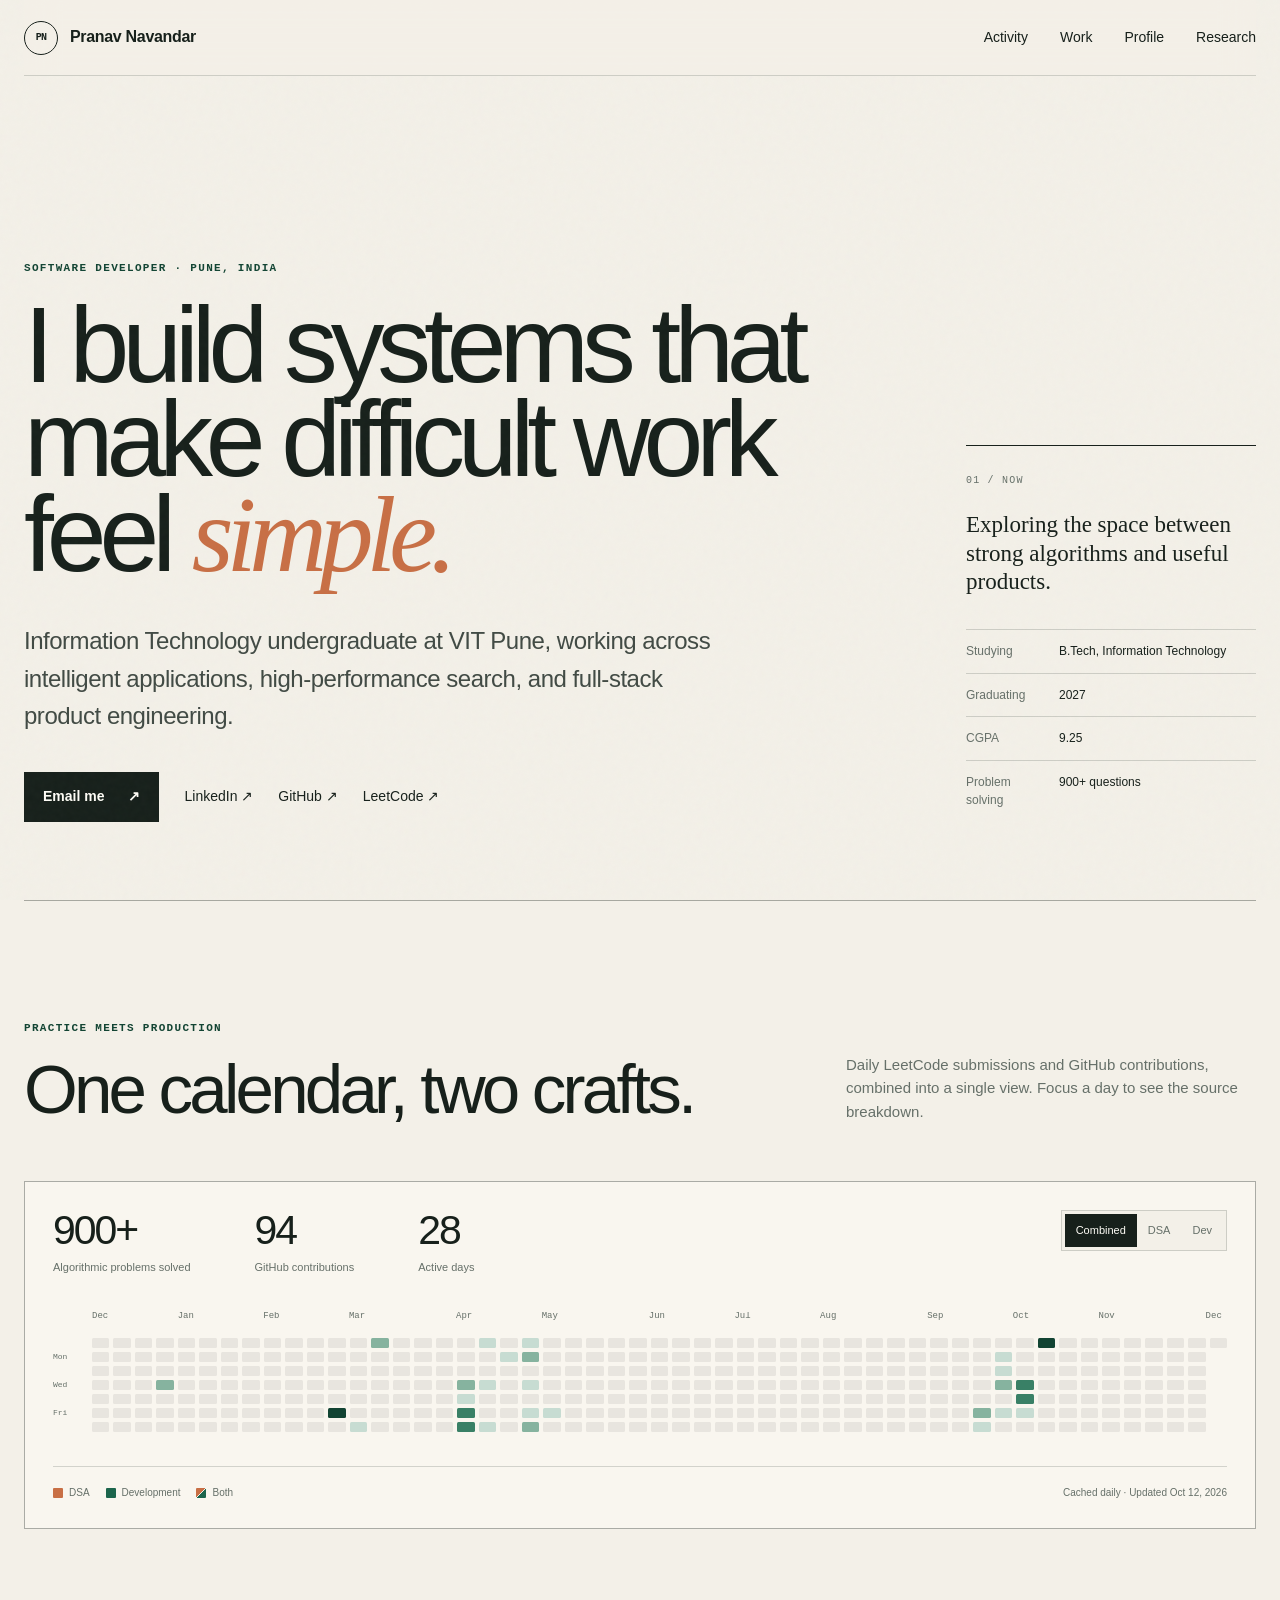
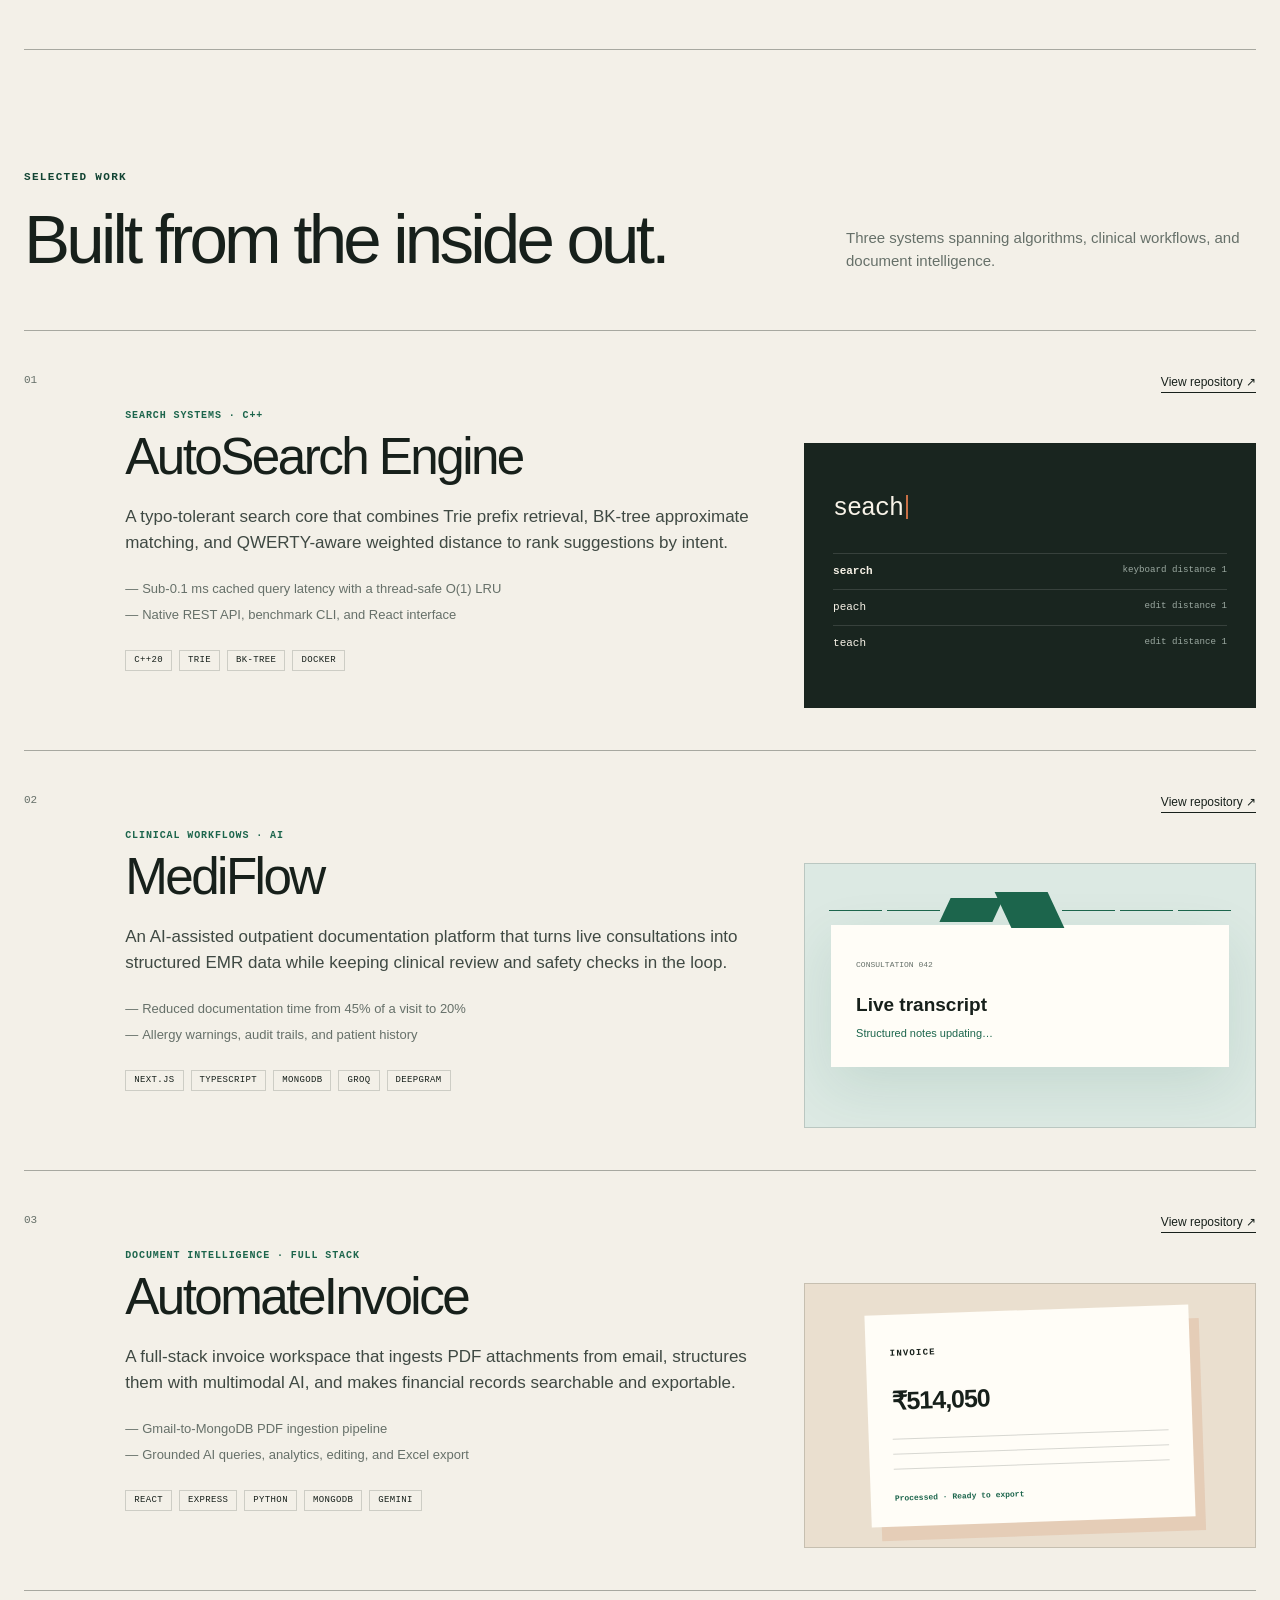
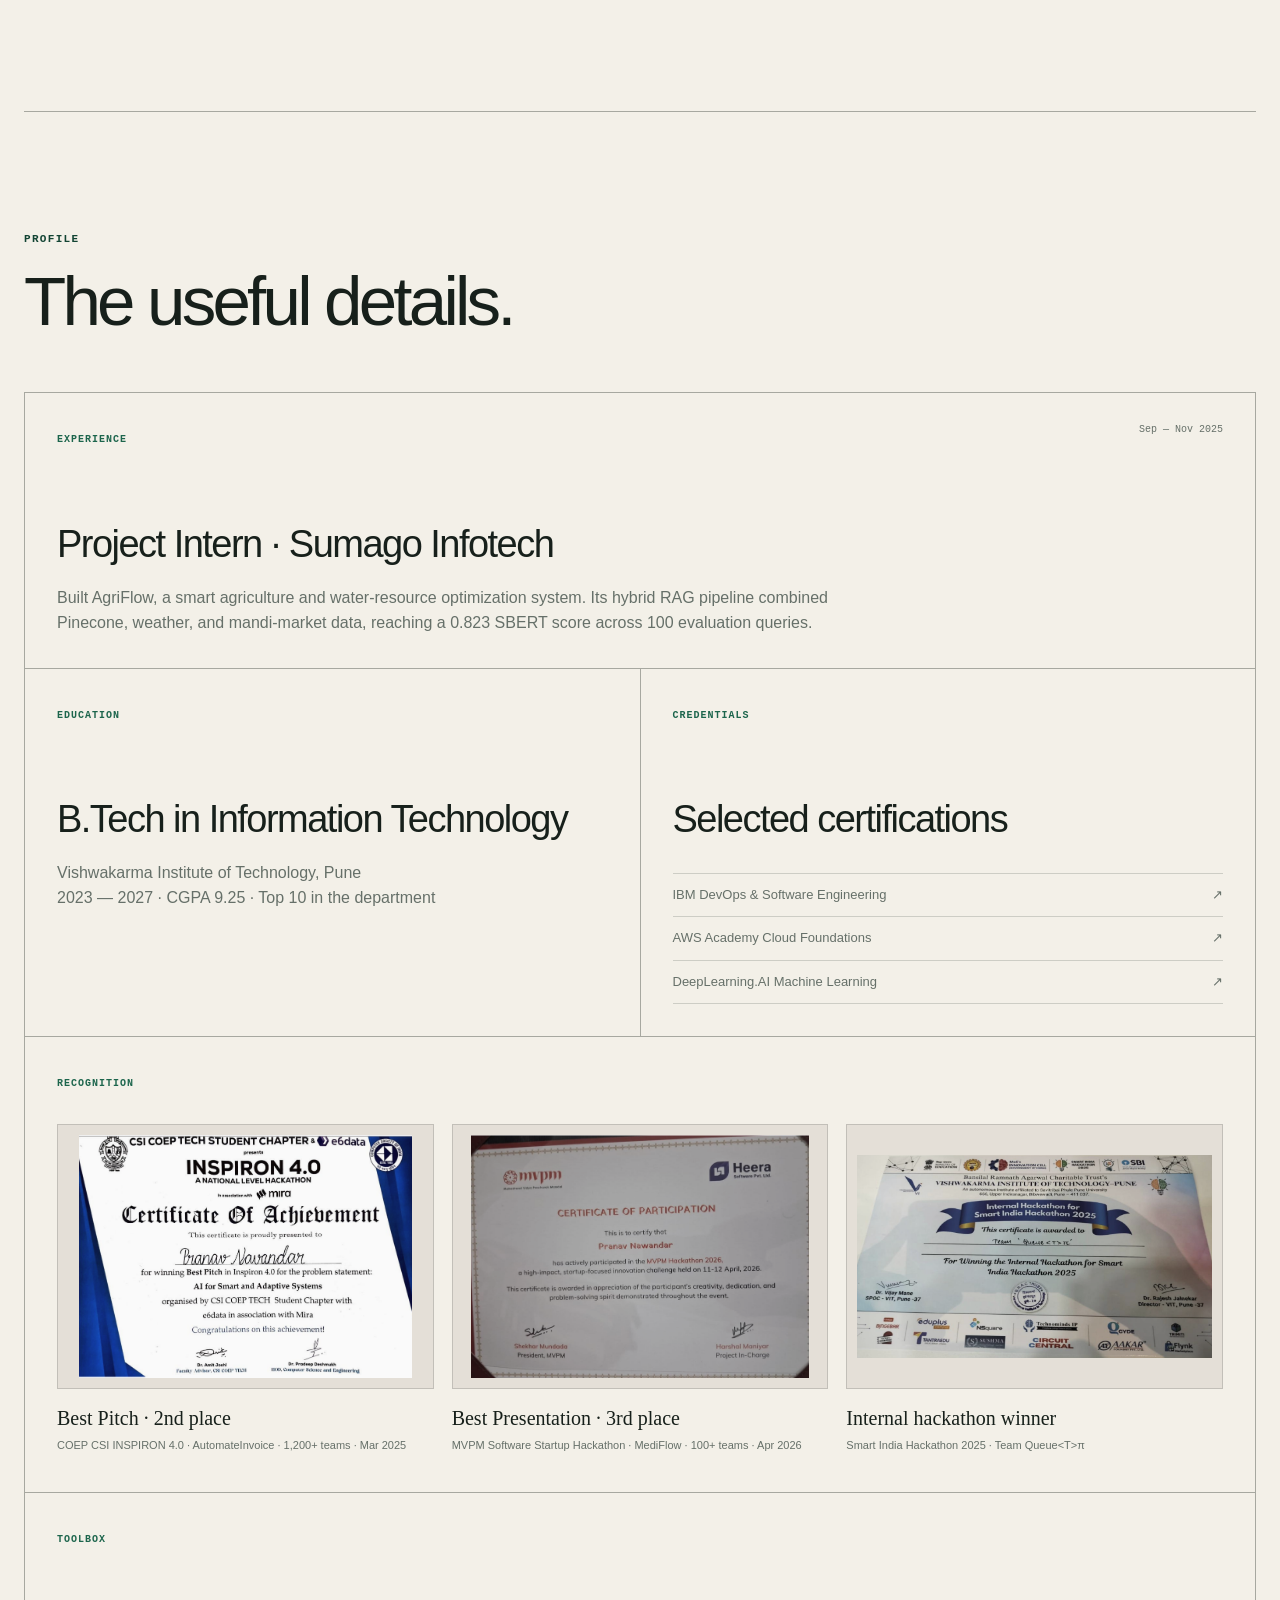
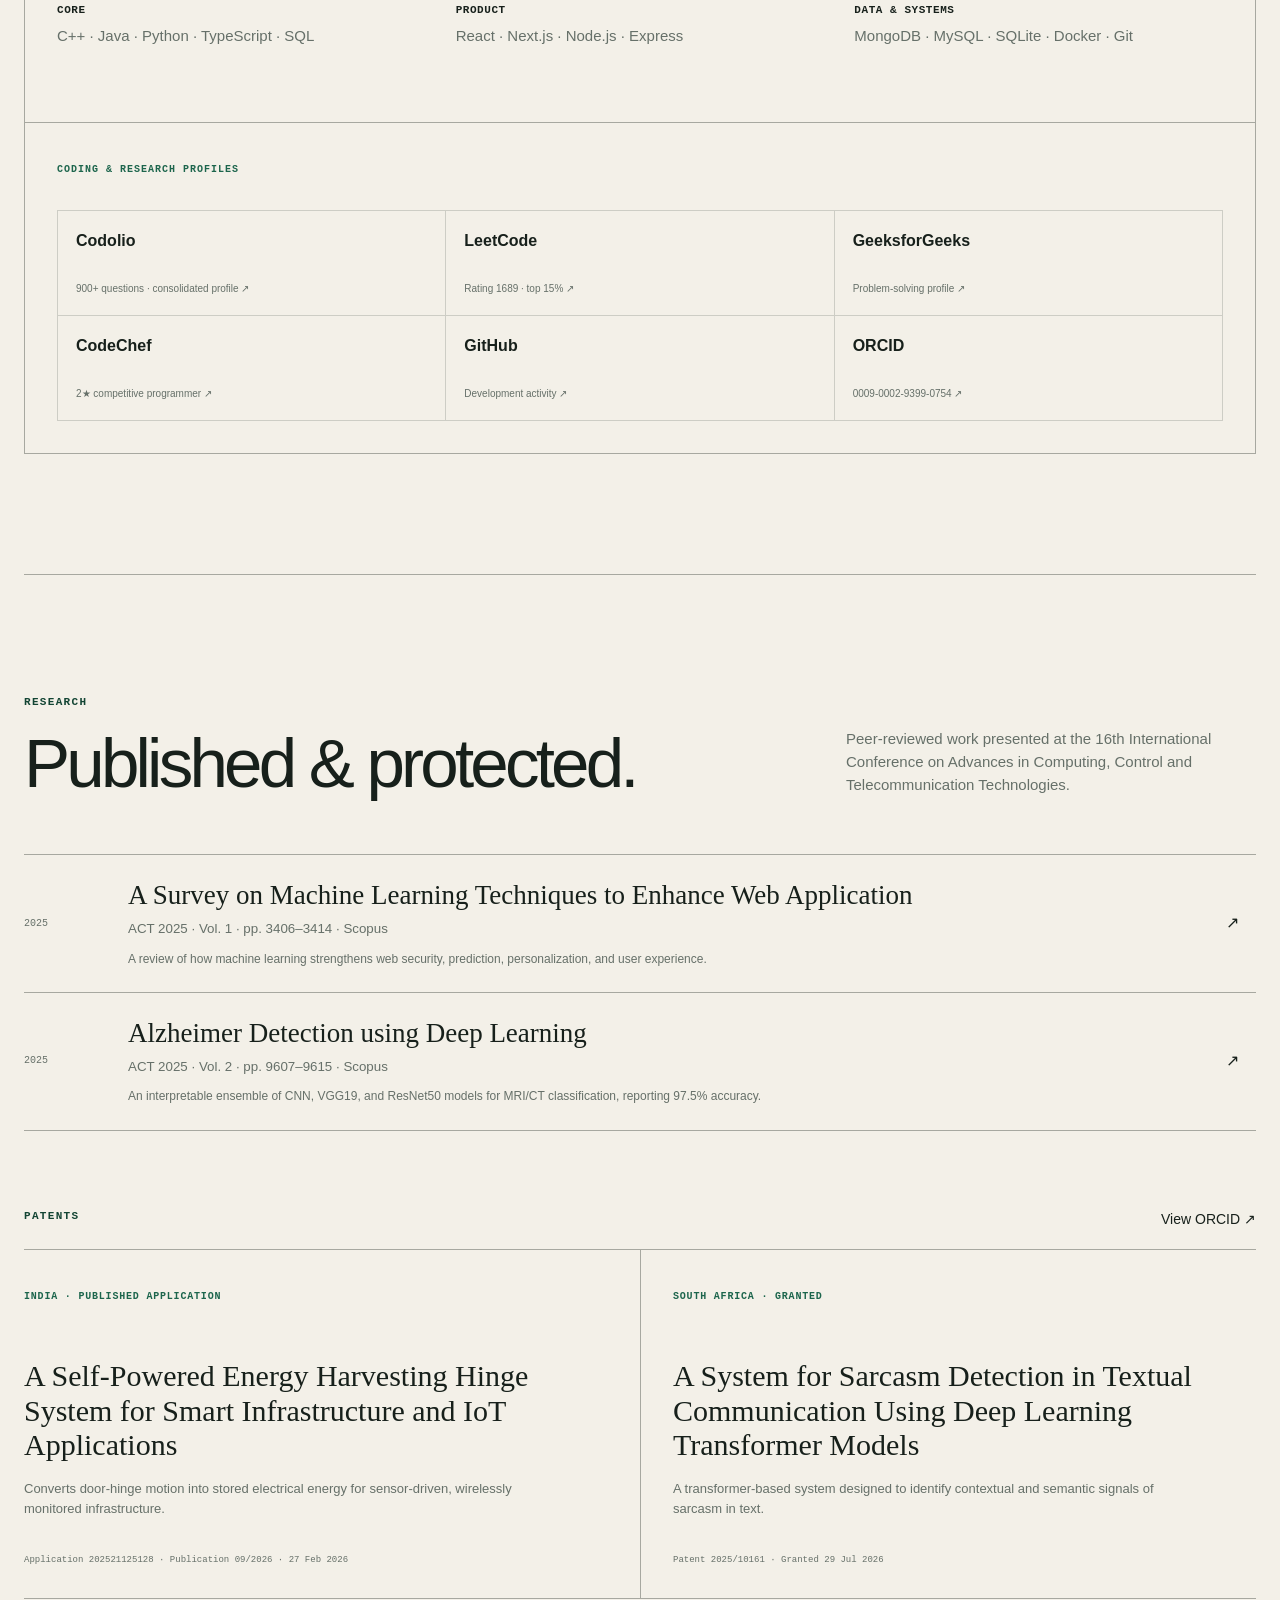
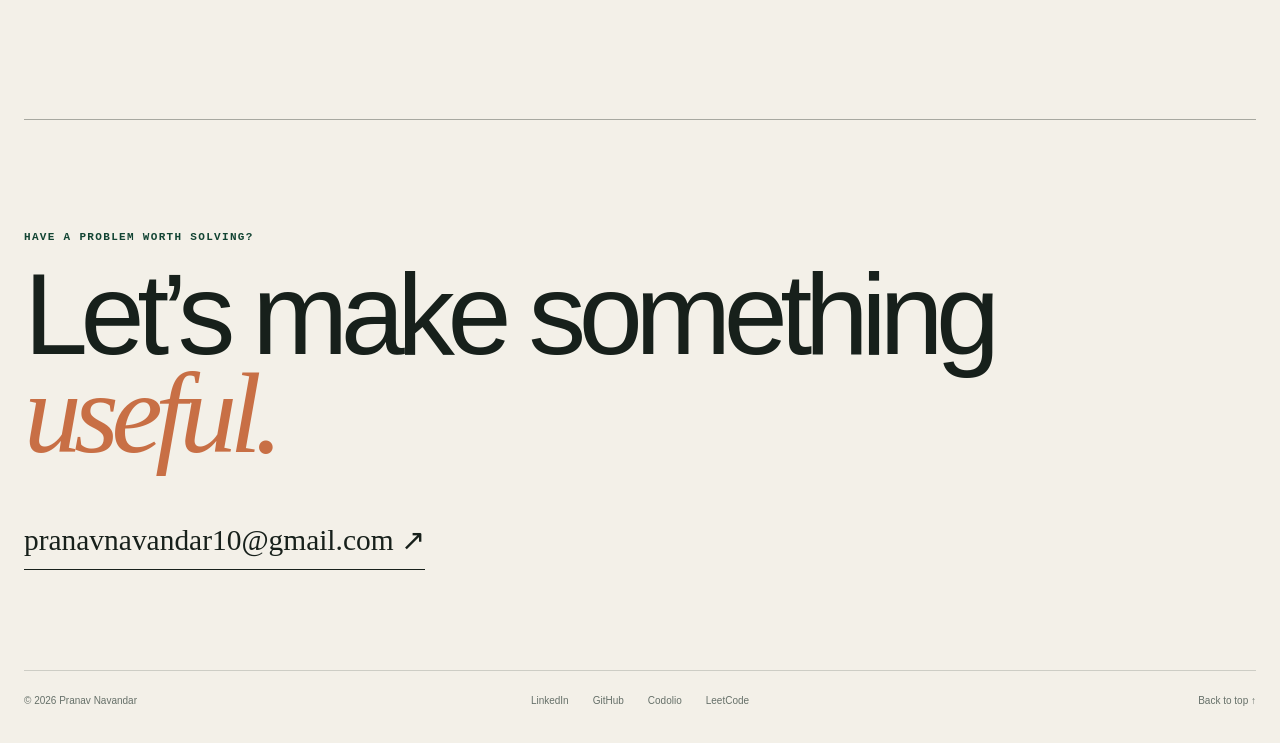
==== index.html @ c5e8eaff "Cache activity data with daily workflow" ====
<!doctype html>
<html lang="en">
<head>
  <meta charset="utf-8">
  <meta name="viewport" content="width=device-width, initial-scale=1">
  <meta name="description" content="Pranav Navandar is a software developer building intelligent products, dependable systems, and thoughtful developer tools.">
  <meta name="theme-color" content="#f3f0e8">
  <meta property="og:title" content="Pranav Navandar — Software Developer">
  <meta property="og:description" content="Software, systems, and selected work by Pranav Navandar.">
  <meta property="og:type" content="website">
  <meta property="og:url" content="https://pranavnavandar.me/">
  <link rel="canonical" href="https://pranavnavandar.me/">
  <link rel="icon" type="image/svg+xml" href="favicon.svg?v=1">
  <title>Pranav Navandar — Software Developer</title>
  <link rel="stylesheet" href="style.css?v=portfolio-redesign-2">
  <script src="script.js?v=portfolio-redesign-3" defer></script>
</head>
<body>
  <a class="skip-link" href="#main">Skip to content</a>

  <header class="site-header">
    <a class="wordmark" href="#top" aria-label="Pranav Navandar, home">
      <span class="wordmark-mark" aria-hidden="true">PN</span>
      <span>Pranav Navandar</span>
    </a>
    <button class="menu-toggle" type="button" aria-expanded="false" aria-controls="site-nav">
      <span></span><span></span>
      <span class="sr-only">Toggle navigation</span>
    </button>
    <nav id="site-nav" class="site-nav" aria-label="Primary navigation">
      <a href="#activity">Activity</a>
      <a href="#work">Work</a>
      <a href="#profile">Profile</a>
      <a href="#writing">Research</a>
    </nav>
  </header>

  <main id="main">
    <section class="hero" id="top" aria-labelledby="hero-title">
      <div class="hero-copy">
        <p class="eyebrow">Software developer · Pune, India</p>
        <h1 id="hero-title">I build systems that make difficult work feel <em>simple.</em></h1>
        <p class="hero-summary">Information Technology undergraduate at VIT Pune, working across intelligent applications, high-performance search, and full-stack product engineering.</p>
        <div class="hero-actions" aria-label="Contact and profiles">
          <a class="button button-primary" href="mailto:pranavnavandar10@gmail.com">Email me <span aria-hidden="true">↗</span></a>
          <a class="text-link" href="https://www.linkedin.com/in/navandar/" target="_blank" rel="noreferrer">LinkedIn <span aria-hidden="true">↗</span></a>
          <a class="text-link" href="https://github.com/gitpranaav" target="_blank" rel="noreferrer">GitHub <span aria-hidden="true">↗</span></a>
          <a class="text-link" href="https://leetcode.com/u/pranav-navandar/" target="_blank" rel="noreferrer">LeetCode <span aria-hidden="true">↗</span></a>
        </div>
      </div>
      <aside class="hero-note" aria-label="Current focus">
        <span class="note-index">01 / NOW</span>
        <p>Exploring the space between strong algorithms and useful products.</p>
        <dl>
          <div><dt>Studying</dt><dd>B.Tech, Information Technology</dd></div>
          <div><dt>Graduating</dt><dd>2027</dd></div>
          <div><dt>CGPA</dt><dd>9.25</dd></div>
          <div><dt>Problem solving</dt><dd>900+ questions</dd></div>
        </dl>
      </aside>
    </section>

    <section class="activity section-shell" id="activity" aria-labelledby="activity-title">
      <div class="section-heading">
        <div>
          <p class="eyebrow">Practice meets production</p>
          <h2 id="activity-title">One calendar, two crafts.</h2>
        </div>
        <p>Daily LeetCode submissions and GitHub contributions, combined into a single view. Focus a day to see the source breakdown.</p>
      </div>

      <div class="activity-card">
        <div class="activity-toolbar">
          <div class="activity-stats" aria-live="polite">
            <div><strong id="stat-dsa">900+</strong><span>Algorithmic problems solved</span></div>
            <div><strong id="stat-dev">—</strong><span>GitHub contributions</span></div>
            <div><strong id="stat-days">—</strong><span>Active days</span></div>
          </div>
          <div class="activity-filters" aria-label="Activity view">
            <button class="filter-button is-active" type="button" data-filter="combined" aria-pressed="true">Combined</button>
            <button class="filter-button" type="button" data-filter="dsa" aria-pressed="false">DSA</button>
            <button class="filter-button" type="button" data-filter="dev" aria-pressed="false">Dev</button>
          </div>
        </div>

        <div class="heatmap-scroll" tabindex="0" aria-label="Scrollable contribution heatmap">
          <div class="heatmap-frame">
            <div class="month-labels" id="month-labels" aria-hidden="true"></div>
            <div class="weekday-labels" aria-hidden="true"><span>Mon</span><span>Wed</span><span>Fri</span></div>
            <div class="heatmap-grid is-loading" id="heatmap-grid" role="grid" aria-label="Contribution activity for the past year"></div>
          </div>
        </div>

        <div class="activity-footer">
          <div class="legend" aria-label="Heatmap legend">
            <span><i class="legend-swatch legend-dsa"></i>DSA</span>
            <span><i class="legend-swatch legend-dev"></i>Development</span>
            <span><i class="legend-swatch legend-both"></i>Both</span>
          </div>
          <p id="activity-status">Loading cached activity…</p>
        </div>
        <div class="activity-tooltip" id="activity-tooltip" role="tooltip" hidden></div>
      </div>
    </section>

    <section class="work section-shell" id="work" aria-labelledby="work-title">
      <div class="section-heading">
        <div>
          <p class="eyebrow">Selected work</p>
          <h2 id="work-title">Built from the inside out.</h2>
        </div>
        <p>Three systems spanning algorithms, clinical workflows, and document intelligence.</p>
      </div>

      <div class="project-list">
        <article class="project-row project-featured">
          <div class="project-number" aria-hidden="true">01</div>
          <div class="project-copy">
            <p class="project-kicker">Search systems · C++</p>
            <h3>AutoSearch Engine</h3>
            <p>A typo-tolerant search core that combines Trie prefix retrieval, BK-tree approximate matching, and QWERTY-aware weighted distance to rank suggestions by intent.</p>
            <ul class="project-points">
              <li>Sub-0.1 ms cached query latency with a thread-safe O(1) LRU</li>
              <li>Native REST API, benchmark CLI, and React interface</li>
            </ul>
            <div class="tag-list"><span>C++20</span><span>Trie</span><span>BK-tree</span><span>Docker</span></div>
          </div>
          <a class="project-link" href="https://github.com/gitpranaav/spellchecker" target="_blank" rel="noreferrer" aria-label="View AutoSearch Engine on GitHub">View repository <span aria-hidden="true">↗</span></a>
          <div class="project-visual visual-search" aria-hidden="true">
            <div class="search-demo">
              <span class="search-query">seach</span><span class="search-cursor"></span>
              <ol><li><b>search</b><small>keyboard distance 1</small></li><li>peach<small>edit distance 1</small></li><li>teach<small>edit distance 1</small></li></ol>
            </div>
          </div>
        </article>

        <article class="project-row">
          <div class="project-number" aria-hidden="true">02</div>
          <div class="project-copy">
            <p class="project-kicker">Clinical workflows · AI</p>
            <h3>MediFlow</h3>
            <p>An AI-assisted outpatient documentation platform that turns live consultations into structured EMR data while keeping clinical review and safety checks in the loop.</p>
            <ul class="project-points">
              <li>Reduced documentation time from 45% of a visit to 20%</li>
              <li>Allergy warnings, audit trails, and patient history</li>
            </ul>
            <div class="tag-list"><span>Next.js</span><span>TypeScript</span><span>MongoDB</span><span>Groq</span><span>Deepgram</span></div>
          </div>
          <a class="project-link" href="https://github.com/gitpranaav/Mediflow" target="_blank" rel="noreferrer" aria-label="View MediFlow on GitHub">View repository <span aria-hidden="true">↗</span></a>
          <div class="project-visual visual-medical" aria-hidden="true">
            <div class="pulse-line"><i></i><i></i><i></i><i></i><i></i><i></i><i></i></div>
            <div class="record-card"><span>CONSULTATION 042</span><strong>Live transcript</strong><p>Structured notes updating…</p></div>
          </div>
        </article>

        <article class="project-row">
          <div class="project-number" aria-hidden="true">03</div>
          <div class="project-copy">
            <p class="project-kicker">Document intelligence · Full stack</p>
            <h3>AutomateInvoice</h3>
            <p>A full-stack invoice workspace that ingests PDF attachments from email, structures them with multimodal AI, and makes financial records searchable and exportable.</p>
            <ul class="project-points">
              <li>Gmail-to-MongoDB PDF ingestion pipeline</li>
              <li>Grounded AI queries, analytics, editing, and Excel export</li>
            </ul>
            <div class="tag-list"><span>React</span><span>Express</span><span>Python</span><span>MongoDB</span><span>Gemini</span></div>
          </div>
          <a class="project-link" href="https://github.com/gitpranaav/automateinvoice" target="_blank" rel="noreferrer" aria-label="View AutomateInvoice on GitHub">View repository <span aria-hidden="true">↗</span></a>
          <div class="project-visual visual-invoice" aria-hidden="true">
            <div class="invoice-sheet"><span>INVOICE</span><b>₹514,050</b><i></i><i></i><i></i><small>Processed · Ready to export</small></div>
          </div>
        </article>
      </div>
    </section>

    <section class="profile section-shell" id="profile" aria-labelledby="profile-title">
      <div class="section-heading">
        <div>
          <p class="eyebrow">Profile</p>
          <h2 id="profile-title">The useful details.</h2>
        </div>
      </div>

      <div class="profile-grid">
        <article class="profile-card profile-card-wide">
          <span class="card-label">Experience</span>
          <p class="card-date">Sep — Nov 2025</p>
          <h3>Project Intern · Sumago Infotech</h3>
          <p>Built AgriFlow, a smart agriculture and water-resource optimization system. Its hybrid RAG pipeline combined Pinecone, weather, and mandi-market data, reaching a 0.823 SBERT score across 100 evaluation queries.</p>
        </article>
        <article class="profile-card">
          <span class="card-label">Education</span>
          <h3>B.Tech in Information Technology</h3>
          <p>Vishwakarma Institute of Technology, Pune<br>2023 — 2027 · CGPA 9.25 · Top 10 in the department</p>
        </article>
        <article class="profile-card credential-card">
          <span class="card-label">Credentials</span>
          <h3>Selected certifications</h3>
          <ul class="credential-list">
            <li><a href="https://www.coursera.org/account/accomplishments/specialization/certificate/P2IL8OK2XLUI" target="_blank" rel="noreferrer">IBM DevOps &amp; Software Engineering <span aria-hidden="true">↗</span></a></li>
            <li><a href="https://www.credly.com/badges/5d93fa7a-9adb-4577-9856-b7344b4abea9" target="_blank" rel="noreferrer">AWS Academy Cloud Foundations <span aria-hidden="true">↗</span></a></li>
            <li><a href="https://www.coursera.org/account/accomplishments/verify/ANL5QR2KUCMD" target="_blank" rel="noreferrer">DeepLearning.AI Machine Learning <span aria-hidden="true">↗</span></a></li>
          </ul>
        </article>
        <article class="profile-card profile-card-full recognition-card">
          <span class="card-label">Recognition</span>
          <div class="recognition-grid">
            <figure>
              <img src="assets/recognition/inspiron-best-pitch.png" alt="Best Pitch certificate from COEP CSI INSPIRON 4.0" loading="lazy">
              <figcaption><strong>Best Pitch · 2nd place</strong><span>COEP CSI INSPIRON 4.0 · AutomateInvoice · 1,200+ teams · Mar 2025</span></figcaption>
            </figure>
            <figure>
              <img src="assets/recognition/mvpm-hackathon.png" alt="MVPM Software Startup Hackathon 2026 certificate" loading="lazy">
              <figcaption><strong>Best Presentation · 3rd place</strong><span>MVPM Software Startup Hackathon · MediFlow · 100+ teams · Apr 2026</span></figcaption>
            </figure>
            <figure>
              <img src="assets/recognition/smart-india-hackathon.png" alt="Internal Smart India Hackathon 2025 winner certificate" loading="lazy">
              <figcaption><strong>Internal hackathon winner</strong><span>Smart India Hackathon 2025 · Team Queue&lt;T&gt;π</span></figcaption>
            </figure>
          </div>
        </article>
        <article class="profile-card profile-card-wide toolbox-card">
          <span class="card-label">Toolbox</span>
          <div class="toolbox-groups">
            <div><h3>Core</h3><p>C++ · Java · Python · TypeScript · SQL</p></div>
            <div><h3>Product</h3><p>React · Next.js · Node.js · Express</p></div>
            <div><h3>Data & systems</h3><p>MongoDB · MySQL · SQLite · Docker · Git</p></div>
          </div>
        </article>
        <article class="profile-card profile-card-full profiles-card">
          <span class="card-label">Coding &amp; research profiles</span>
          <div class="profile-link-grid">
            <a href="https://codolio.com/profile/allinone" target="_blank" rel="noreferrer"><strong>Codolio</strong><span>900+ questions · consolidated profile ↗</span></a>
            <a href="https://leetcode.com/u/pranav-navandar/" target="_blank" rel="noreferrer"><strong>LeetCode</strong><span>Rating 1689 · top 15% ↗</span></a>
            <a href="https://www.geeksforgeeks.org/profile/pranavnawhtn4" target="_blank" rel="noreferrer"><strong>GeeksforGeeks</strong><span>Problem-solving profile ↗</span></a>
            <a href="https://www.codechef.com/users/shortpandav" target="_blank" rel="noreferrer"><strong>CodeChef</strong><span>2★ competitive programmer ↗</span></a>
            <a href="https://github.com/gitpranaav" target="_blank" rel="noreferrer"><strong>GitHub</strong><span>Development activity ↗</span></a>
            <a href="https://orcid.org/0009-0002-9399-0754" target="_blank" rel="noreferrer"><strong>ORCID</strong><span>0009-0002-9399-0754 ↗</span></a>
          </div>
        </article>
      </div>
    </section>

    <section class="writing section-shell" id="writing" aria-labelledby="writing-title">
      <div class="section-heading">
        <div>
          <p class="eyebrow">Research</p>
          <h2 id="writing-title">Published &amp; protected.</h2>
        </div>
        <p>Peer-reviewed work presented at the 16th International Conference on Advances in Computing, Control and Telecommunication Technologies.</p>
      </div>
      <div class="publication-list">
        <a href="https://www.scopus.com/pages/publications/105034210907" target="_blank" rel="noreferrer">
          <span class="publication-year">2025</span>
          <span><strong>A Survey on Machine Learning Techniques to Enhance Web Application</strong><small>ACT 2025 · Vol. 1 · pp. 3406–3414 · Scopus</small><small class="publication-summary">A review of how machine learning strengthens web security, prediction, personalization, and user experience.</small></span>
          <span aria-hidden="true">↗</span>
        </a>
        <a href="https://www.scopus.com/pages/publications/105034903124" target="_blank" rel="noreferrer">
          <span class="publication-year">2025</span>
          <span><strong>Alzheimer Detection using Deep Learning</strong><small>ACT 2025 · Vol. 2 · pp. 9607–9615 · Scopus</small><small class="publication-summary">An interpretable ensemble of CNN, VGG19, and ResNet50 models for MRI/CT classification, reporting 97.5% accuracy.</small></span>
          <span aria-hidden="true">↗</span>
        </a>
      </div>
      <div class="research-divider">
        <p class="eyebrow">Patents</p>
        <a class="text-link" href="https://orcid.org/0009-0002-9399-0754" target="_blank" rel="noreferrer">View ORCID <span aria-hidden="true">↗</span></a>
      </div>
      <div class="patent-grid">
        <article class="patent-card">
          <span>India · Published application</span>
          <h3>A Self-Powered Energy Harvesting Hinge System for Smart Infrastructure and IoT Applications</h3>
          <p>Converts door-hinge motion into stored electrical energy for sensor-driven, wirelessly monitored infrastructure.</p>
          <small>Application 202521125128 · Publication 09/2026 · 27 Feb 2026</small>
        </article>
        <article class="patent-card">
          <span>South Africa · Granted</span>
          <h3>A System for Sarcasm Detection in Textual Communication Using Deep Learning Transformer Models</h3>
          <p>A transformer-based system designed to identify contextual and semantic signals of sarcasm in text.</p>
          <small>Patent 2025/10161 · Granted 29 Jul 2026</small>
        </article>
      </div>
    </section>
  </main>

  <footer class="site-footer">
    <p class="eyebrow">Have a problem worth solving?</p>
    <h2>Let’s make something<br><em>useful.</em></h2>
    <a class="footer-email" href="mailto:pranavnavandar10@gmail.com">pranavnavandar10@gmail.com <span aria-hidden="true">↗</span></a>
    <div class="footer-meta">
      <span>© <span id="copyright-year">2026</span> Pranav Navandar</span>
      <span class="footer-links"><a href="https://www.linkedin.com/in/navandar/" target="_blank" rel="noreferrer">LinkedIn</a><a href="https://github.com/gitpranaav" target="_blank" rel="noreferrer">GitHub</a><a href="https://codolio.com/profile/allinone" target="_blank" rel="noreferrer">Codolio</a><a href="https://leetcode.com/u/pranav-navandar/" target="_blank" rel="noreferrer">LeetCode</a></span>
      <a href="#top">Back to top ↑</a>
    </div>
  </footer>
</body>
</html>
---- style.css ----
:root {
  --paper: #f3f0e8;
  --paper-deep: #e7e1d5;
  --ink: #17201b;
  --muted: #667069;
  --line: rgba(23, 32, 27, 0.17);
  --line-strong: rgba(23, 32, 27, 0.35);
  --forest: #1c654c;
  --forest-dark: #124433;
  --clay: #c86f45;
  --cream: #fffdf7;
  --sans: "Aptos", "Segoe UI", Helvetica, Arial, sans-serif;
  --serif: "Iowan Old Style", "Palatino Linotype", Palatino, Georgia, serif;
  --mono: "SFMono-Regular", Consolas, "Liberation Mono", monospace;
  --max-width: 1240px;
}

* { box-sizing: border-box; }
html { scroll-behavior: smooth; scroll-padding-top: 92px; }
body {
  margin: 0;
  color: var(--ink);
  background: var(--paper);
  font-family: var(--sans);
  font-size: 16px;
  line-height: 1.55;
  -webkit-font-smoothing: antialiased;
}
body::before {
  content: "";
  position: fixed;
  inset: 0;
  pointer-events: none;
  z-index: 10;
  opacity: .16;
  background-image: url("data:image/svg+xml,%3Csvg viewBox='0 0 160 160' xmlns='http://www.w3.org/2000/svg'%3E%3Cfilter id='n'%3E%3CfeTurbulence type='fractalNoise' baseFrequency='.9' numOctaves='3' stitchTiles='stitch'/%3E%3C/filter%3E%3Crect width='100%25' height='100%25' filter='url(%23n)' opacity='.16'/%3E%3C/svg%3E");
}
a { color: inherit; text-decoration: none; }
button { font: inherit; }
.sr-only {
  position: absolute;
  width: 1px;
  height: 1px;
  padding: 0;
  margin: -1px;
  overflow: hidden;
  clip: rect(0, 0, 0, 0);
  white-space: nowrap;
  border: 0;
}
.skip-link {
  position: fixed;
  top: 12px;
  left: 12px;
  z-index: 100;
  padding: 10px 14px;
  background: var(--ink);
  color: var(--cream);
  transform: translateY(-150%);
}
.skip-link:focus { transform: translateY(0); }

.site-header {
  position: sticky;
  top: 0;
  z-index: 20;
  width: min(calc(100% - 48px), var(--max-width));
  min-height: 76px;
  margin: 0 auto;
  display: flex;
  align-items: center;
  justify-content: space-between;
  border-bottom: 1px solid var(--line);
  background: color-mix(in srgb, var(--paper) 88%, transparent);
  backdrop-filter: blur(16px);
}
.wordmark { display: inline-flex; align-items: center; gap: 12px; font-weight: 650; letter-spacing: -.02em; }
.wordmark-mark {
  width: 34px;
  height: 34px;
  display: grid;
  place-items: center;
  border: 1px solid var(--ink);
  border-radius: 50%;
  font: 600 10px/1 var(--mono);
  letter-spacing: -.08em;
}
.site-nav { display: flex; align-items: center; gap: 32px; font-size: 14px; }
.site-nav a { position: relative; }
.site-nav a::after {
  content: "";
  position: absolute;
  left: 0;
  right: 100%;
  bottom: -5px;
  height: 1px;
  background: var(--ink);
  transition: right .25s ease;
}
.site-nav a:hover::after,
.site-nav a:focus-visible::after { right: 0; }
.menu-toggle { display: none; border: 0; background: transparent; padding: 10px 0 10px 10px; }
.menu-toggle > span:not(.sr-only) { display: block; width: 24px; height: 1px; margin: 5px 0; background: var(--ink); transition: transform .2s; }

.hero,
.section-shell,
.site-footer {
  width: min(calc(100% - 48px), var(--max-width));
  margin: 0 auto;
}
.hero {
  min-height: calc(100svh - 76px);
  padding: clamp(80px, 12vw, 150px) 0 78px;
  display: grid;
  grid-template-columns: minmax(0, 1fr) 290px;
  gap: clamp(56px, 9vw, 130px);
  align-items: end;
}
.eyebrow {
  margin: 0 0 22px;
  color: var(--forest-dark);
  font: 600 11px/1.3 var(--mono);
  letter-spacing: .12em;
  text-transform: uppercase;
}
.hero h1 {
  max-width: 900px;
  margin: 0;
  font-size: clamp(58px, 8.4vw, 126px);
  font-weight: 530;
  letter-spacing: -.066em;
  line-height: .88;
}
.hero h1 em,
.site-footer h2 em { color: var(--clay); font-family: var(--serif); font-weight: 400; }
.hero-summary {
  max-width: 700px;
  margin: 40px 0 0;
  color: #414a44;
  font-size: clamp(18px, 2vw, 24px);
  letter-spacing: -.02em;
}
.hero-actions { margin-top: 38px; display: flex; align-items: center; gap: 25px; flex-wrap: wrap; }
.button {
  display: inline-flex;
  align-items: center;
  justify-content: center;
  gap: 24px;
  min-height: 50px;
  padding: 0 18px;
  border: 1px solid var(--ink);
  font-size: 14px;
  font-weight: 650;
  transition: background .2s, color .2s, transform .2s;
}
.button-primary { background: var(--ink); color: var(--cream); }
.button:hover { transform: translateY(-2px); background: var(--forest); border-color: var(--forest); color: white; }
.text-link { font-size: 14px; padding: 8px 0; border-bottom: 1px solid transparent; }
.text-link:hover { border-bottom-color: currentColor; }
.hero-note { padding: 20px 0 0; border-top: 1px solid var(--ink); align-self: end; }
.note-index { color: var(--muted); font: 500 10px/1 var(--mono); letter-spacing: .12em; }
.hero-note > p { margin: 20px 0 32px; font-family: var(--serif); font-size: 23px; line-height: 1.25; }
.hero-note dl { margin: 0; }
.hero-note dl div { padding: 12px 0; display: grid; grid-template-columns: 85px 1fr; gap: 8px; border-top: 1px solid var(--line); font-size: 12px; }
.hero-note dt { color: var(--muted); }
.hero-note dd { margin: 0; }

.section-shell { padding: 120px 0; border-top: 1px solid var(--line-strong); }
.section-heading { margin-bottom: 58px; display: grid; grid-template-columns: 1fr minmax(280px, 410px); gap: 40px; align-items: end; }
.section-heading h2 { margin: 0; font-size: clamp(40px, 5.4vw, 76px); font-weight: 540; letter-spacing: -.055em; line-height: .95; }
.section-heading > p { margin: 0; color: var(--muted); font-size: 15px; }

.activity-card { position: relative; padding: 28px; border: 1px solid var(--line-strong); background: rgba(255, 253, 247, .45); }
.activity-toolbar { display: flex; justify-content: space-between; align-items: flex-start; gap: 30px; margin-bottom: 36px; }
.activity-stats { display: flex; gap: clamp(28px, 5vw, 70px); }
.activity-stats div { display: flex; flex-direction: column; }
.activity-stats strong { font-size: clamp(26px, 3.2vw, 42px); font-weight: 520; line-height: 1; letter-spacing: -.05em; font-variant-numeric: tabular-nums; }
.activity-stats span { margin-top: 8px; color: var(--muted); font-size: 11px; }
.activity-filters { display: inline-flex; padding: 3px; border: 1px solid var(--line); background: var(--paper); }
.filter-button { border: 0; padding: 8px 11px; color: var(--muted); background: transparent; font-size: 11px; cursor: pointer; }
.filter-button.is-active { color: var(--cream); background: var(--ink); }
.heatmap-scroll { overflow-x: auto; padding: 0 0 10px; outline: none; scrollbar-color: var(--line-strong) transparent; }
.heatmap-scroll:focus-visible { box-shadow: 0 0 0 2px var(--clay); }
.heatmap-frame { min-width: 740px; display: grid; grid-template-columns: 30px 1fr; grid-template-rows: 18px auto; column-gap: 9px; row-gap: 8px; }
.month-labels { grid-column: 2; display: grid; grid-template-columns: repeat(var(--week-count, 53), 1fr); color: var(--muted); font: 500 9px/1 var(--mono); }
.month-labels span { white-space: nowrap; }
.weekday-labels { grid-row: 2; display: grid; grid-template-rows: repeat(7, 10px); gap: 4px; color: var(--muted); font: 500 8px/10px var(--mono); }
.weekday-labels span:nth-child(1) { grid-row: 2; }
.weekday-labels span:nth-child(2) { grid-row: 4; }
.weekday-labels span:nth-child(3) { grid-row: 6; }
.heatmap-grid {
  grid-column: 2;
  grid-row: 2;
  display: grid;
  grid-template-rows: repeat(7, 10px);
  grid-auto-flow: column;
  grid-auto-columns: minmax(10px, 1fr);
  gap: 4px;
  min-height: 94px;
}
.activity-cell {
  appearance: none;
  width: 100%;
  min-width: 10px;
  height: 10px;
  padding: 0;
  border: 0;
  border-radius: 1.5px;
  background: rgba(23, 32, 27, .075);
  cursor: crosshair;
}
.activity-cell:hover,
.activity-cell:focus-visible { outline: 2px solid var(--ink); outline-offset: 1px; z-index: 2; }
.heatmap-grid.is-loading .activity-cell { animation: shimmer 1.4s ease-in-out infinite alternate; }
@keyframes shimmer { to { opacity: .35; } }
.activity-footer { margin-top: 24px; padding-top: 18px; display: flex; justify-content: space-between; align-items: center; gap: 20px; border-top: 1px solid var(--line); color: var(--muted); font-size: 10px; }
.activity-footer p { margin: 0; text-align: right; }
.legend { display: flex; gap: 16px; flex-wrap: wrap; }
.legend span { display: inline-flex; align-items: center; gap: 6px; }
.legend-swatch { width: 10px; height: 10px; border-radius: 1px; }
.legend-dsa { background: var(--clay); }
.legend-dev { background: var(--forest); }
.legend-both { background: linear-gradient(135deg, var(--clay) 0 48%, var(--paper) 48% 52%, var(--forest) 52% 100%); }
.activity-tooltip {
  position: fixed;
  z-index: 50;
  width: max-content;
  max-width: 230px;
  padding: 10px 12px;
  color: var(--cream);
  background: var(--ink);
  box-shadow: 0 10px 30px rgba(23, 32, 27, .18);
  pointer-events: none;
  font-size: 11px;
  line-height: 1.5;
}
.activity-tooltip strong { display: block; margin-bottom: 3px; font-weight: 650; }

.project-list { border-top: 1px solid var(--line-strong); }
.project-row {
  position: relative;
  display: grid;
  grid-template-columns: 50px minmax(0, 1fr) minmax(260px, .72fr);
  gap: clamp(24px, 4vw, 60px);
  min-height: 420px;
  padding: 42px 0;
  border-bottom: 1px solid var(--line-strong);
}
.project-number { color: var(--muted); font: 500 11px/1.3 var(--mono); }
.project-copy { align-self: center; }
.project-kicker { margin: 0 0 10px; color: var(--forest); font: 600 10px/1 var(--mono); letter-spacing: .09em; text-transform: uppercase; }
.project-copy h3 { margin: 0; font-size: clamp(34px, 4vw, 58px); line-height: 1; letter-spacing: -.05em; font-weight: 540; }
.project-copy > p:not(.project-kicker) { max-width: 650px; margin: 22px 0; color: #3f4943; font-size: 17px; }
.project-points { margin: 0 0 25px; padding: 0; list-style: none; color: var(--muted); font-size: 13px; }
.project-points li { margin: 6px 0; padding-left: 17px; position: relative; }
.project-points li::before { content: "—"; position: absolute; left: 0; }
.tag-list { display: flex; gap: 7px; flex-wrap: wrap; }
.tag-list span { padding: 5px 8px; border: 1px solid var(--line); font: 500 9px/1 var(--mono); text-transform: uppercase; letter-spacing: .04em; }
.project-link { position: absolute; right: 0; top: 42px; font-size: 12px; border-bottom: 1px solid var(--ink); }
.project-visual { align-self: end; min-height: 265px; position: relative; overflow: hidden; background: var(--paper-deep); border: 1px solid var(--line); }
.visual-search { display: grid; place-items: center; padding: 28px; background: #19251f; color: #f8f3e8; }
.search-demo { width: 100%; font-family: var(--mono); }
.search-query { font-size: 25px; letter-spacing: -.04em; }
.search-cursor { display: inline-block; width: 2px; height: 24px; margin-left: 3px; vertical-align: -4px; background: var(--clay); animation: blink 1s steps(1) infinite; }
@keyframes blink { 50% { opacity: 0; } }
.search-demo ol { margin: 24px 0 0; padding: 0; list-style: none; }
.search-demo li { display: flex; justify-content: space-between; padding: 9px 0; border-top: 1px solid rgba(255,255,255,.13); font-size: 11px; }
.search-demo small { color: #9caaa2; }
.visual-medical { background: #dce9e3; display: flex; align-items: center; justify-content: center; }
.pulse-line { position: absolute; top: 26px; left: 24px; right: 24px; height: 40px; display: flex; align-items: center; gap: 5px; }
.pulse-line i { flex: 1; display: block; height: 1px; background: var(--forest); }
.pulse-line i:nth-child(3) { height: 24px; transform: skew(-25deg); }
.pulse-line i:nth-child(4) { height: 36px; transform: skew(25deg); }
.record-card { width: calc(100% - 52px); padding: 25px; background: var(--cream); box-shadow: 0 18px 55px rgba(28,101,76,.12); }
.record-card span { color: var(--muted); font: 500 8px/1 var(--mono); }
.record-card strong { display: block; margin-top: 15px; font-size: 19px; }
.record-card p { margin: 5px 0 0; color: var(--forest); font-size: 11px; }
.visual-invoice { display: grid; place-items: center; background: #eadfcf; }
.invoice-sheet { width: 72%; min-height: 210px; padding: 24px; transform: rotate(-2deg); background: var(--cream); box-shadow: 10px 14px 0 rgba(200,111,69,.17); }
.invoice-sheet span { font: 600 9px/1 var(--mono); letter-spacing: .13em; }
.invoice-sheet b { display: block; margin: 18px 0; font-size: 25px; letter-spacing: -.04em; }
.invoice-sheet i { display: block; width: 100%; height: 1px; margin: 14px 0; background: var(--line); }
.invoice-sheet small { display: block; margin-top: 25px; color: var(--forest); font: 600 8px/1 var(--mono); }

.profile-grid { display: grid; grid-template-columns: repeat(2, 1fr); border-top: 1px solid var(--line-strong); border-left: 1px solid var(--line-strong); }
.profile-card { min-height: 260px; padding: 32px; border-right: 1px solid var(--line-strong); border-bottom: 1px solid var(--line-strong); }
.profile-card-wide,
.profile-card-full { grid-column: span 2; }
.card-label { color: var(--forest); font: 600 10px/1 var(--mono); letter-spacing: .1em; text-transform: uppercase; }
.card-date { float: right; margin: 0; color: var(--muted); font: 500 10px/1 var(--mono); }
.profile-card h3 { max-width: 710px; margin: 65px 0 12px; font-size: clamp(25px, 3vw, 38px); font-weight: 530; letter-spacing: -.04em; }
.profile-card p:not(.card-date) { max-width: 780px; margin: 0; color: var(--muted); }
.toolbox-card { min-height: 230px; }
.toolbox-groups { margin-top: 55px; display: grid; grid-template-columns: repeat(3, 1fr); gap: 30px; }
.toolbox-groups h3 { margin: 0 0 8px; font: 600 11px/1 var(--mono); letter-spacing: .05em; text-transform: uppercase; }
.toolbox-groups p { font-size: 15px; }
.credential-card h3 { margin-bottom: 24px; }
.credential-list { margin: 0; padding: 0; list-style: none; border-top: 1px solid var(--line); }
.credential-list li { border-bottom: 1px solid var(--line); }
.credential-list a { display: flex; justify-content: space-between; gap: 20px; padding: 11px 0; color: var(--muted); font-size: 13px; }
.credential-list a:hover { color: var(--ink); }
.recognition-card { padding-bottom: 38px; }
.recognition-grid { margin-top: 30px; display: grid; grid-template-columns: repeat(3, 1fr); gap: 18px; }
.recognition-grid figure { margin: 0; min-width: 0; }
.recognition-grid img {
  display: block;
  width: 100%;
  aspect-ratio: 1.42 / 1;
  padding: 10px;
  object-fit: contain;
  background: #e9e3d8;
  border: 1px solid var(--line);
  filter: saturate(.78) contrast(.96);
}
.recognition-grid figcaption { padding-top: 14px; }
.recognition-grid strong { display: block; font-family: var(--serif); font-size: 20px; font-weight: 400; }
.recognition-grid span { display: block; margin-top: 4px; color: var(--muted); font-size: 11px; line-height: 1.45; }
.profiles-card { min-height: auto; }
.profile-link-grid { margin-top: 30px; display: grid; grid-template-columns: repeat(3, 1fr); border-top: 1px solid var(--line); border-left: 1px solid var(--line); }
.profile-link-grid a { min-height: 105px; padding: 18px; display: flex; flex-direction: column; justify-content: space-between; border-right: 1px solid var(--line); border-bottom: 1px solid var(--line); transition: background .2s; }
.profile-link-grid a:hover { background: var(--cream); }
.profile-link-grid strong { font-size: 16px; font-weight: 600; }
.profile-link-grid span { color: var(--muted); font-size: 10px; }

.publication-list { border-top: 1px solid var(--line-strong); }
.publication-list a { min-height: 112px; padding: 24px 0; display: grid; grid-template-columns: 80px 1fr 30px; align-items: center; gap: 24px; border-bottom: 1px solid var(--line-strong); transition: padding .25s, background .25s; }
.publication-list a:hover { padding-left: 16px; padding-right: 16px; background: rgba(255,253,247,.5); }
.publication-year { color: var(--muted); font: 500 10px/1 var(--mono); }
.publication-list strong { display: block; font-family: var(--serif); font-size: clamp(19px, 2.2vw, 27px); font-weight: 400; line-height: 1.2; }
.publication-list small { display: block; margin-top: 7px; color: var(--muted); }
.publication-list .publication-summary { max-width: 770px; margin-top: 10px; font-size: 12px; line-height: 1.55; }
.research-divider { margin-top: 70px; display: flex; justify-content: space-between; align-items: center; border-bottom: 1px solid var(--line-strong); }
.research-divider .eyebrow { margin-bottom: 18px; }
.research-divider .text-link { margin-bottom: 10px; }
.patent-grid { display: grid; grid-template-columns: repeat(2, 1fr); }
.patent-card { min-height: 310px; padding: 32px 32px 28px 0; border-bottom: 1px solid var(--line-strong); }
.patent-card + .patent-card { padding-left: 32px; border-left: 1px solid var(--line-strong); }
.patent-card > span { color: var(--forest); font: 600 10px/1 var(--mono); letter-spacing: .08em; text-transform: uppercase; }
.patent-card h3 { max-width: 530px; margin: 52px 0 16px; font-family: var(--serif); font-size: clamp(21px, 2.5vw, 30px); font-weight: 400; line-height: 1.15; }
.patent-card p { max-width: 510px; margin: 0 0 26px; color: var(--muted); font-size: 13px; }
.patent-card small { color: var(--muted); font: 500 9px/1.5 var(--mono); }

.site-footer { padding: 110px 0 35px; border-top: 1px solid var(--line-strong); }
.site-footer h2 { margin: 0; font-size: clamp(55px, 9vw, 126px); font-weight: 530; line-height: .85; letter-spacing: -.065em; }
.footer-email { display: inline-block; margin-top: 55px; padding-bottom: 5px; border-bottom: 1px solid var(--ink); font-family: var(--serif); font-size: clamp(19px, 2.3vw, 30px); }
.footer-meta { margin-top: 100px; padding-top: 22px; display: grid; grid-template-columns: 1fr auto 1fr; border-top: 1px solid var(--line); color: var(--muted); font-size: 10px; }
.footer-meta > a { justify-self: end; }
.footer-links { display: flex; gap: 24px; flex-wrap: wrap; }
.footer-links a:hover,
.footer-meta > a:hover { color: var(--ink); }

@media (max-width: 900px) {
  .hero { grid-template-columns: 1fr; align-items: start; }
  .hero-note { max-width: 520px; }
  .section-heading { grid-template-columns: 1fr; }
  .project-row { grid-template-columns: 38px 1fr; }
  .project-copy { padding-right: 0; }
  .project-visual { grid-column: 2; }
  .project-link { position: static; grid-column: 2; grid-row: 3; justify-self: start; margin-top: -25px; }
}

@media (max-width: 680px) {
  .site-header,
  .hero,
  .section-shell,
  .site-footer { width: min(calc(100% - 28px), var(--max-width)); }
  .site-header { min-height: 66px; }
  .wordmark > span:last-child { display: none; }
  .menu-toggle { display: block; cursor: pointer; }
  .menu-toggle[aria-expanded="true"] > span:first-child { transform: translateY(3px) rotate(45deg); }
  .menu-toggle[aria-expanded="true"] > span:nth-child(2) { transform: translateY(-3px) rotate(-45deg); }
  .site-nav {
    display: none;
    position: absolute;
    top: 66px;
    left: 0;
    right: 0;
    padding: 22px 0;
    flex-direction: column;
    align-items: flex-start;
    gap: 18px;
    background: var(--paper);
    border-bottom: 1px solid var(--line-strong);
  }
  .site-nav.is-open { display: flex; }
  .hero { min-height: auto; padding: 76px 0 90px; gap: 70px; }
  .hero h1 { font-size: clamp(52px, 16vw, 78px); }
  .hero-summary { margin-top: 30px; }
  .hero-actions { gap: 16px 20px; }
  .section-shell { padding: 85px 0; }
  .section-heading { margin-bottom: 38px; }
  .activity-card { padding: 18px 14px; }
  .activity-toolbar { flex-direction: column; }
  .activity-stats { width: 100%; gap: 12px; justify-content: space-between; }
  .activity-stats strong { font-size: 25px; }
  .activity-stats span { max-width: 74px; line-height: 1.25; }
  .activity-footer { align-items: flex-start; flex-direction: column; }
  .activity-footer p { text-align: left; }
  .project-row { grid-template-columns: 28px 1fr; gap: 18px; min-height: auto; padding: 32px 0 56px; }
  .project-copy > p:not(.project-kicker) { font-size: 15px; }
  .project-visual { min-height: 230px; }
  .profile-grid { grid-template-columns: 1fr; }
  .profile-card-wide,
  .profile-card-full { grid-column: span 1; }
  .profile-card { min-height: 245px; padding: 25px; }
  .card-date { float: none; margin-top: 10px; }
  .profile-card h3 { margin-top: 52px; }
  .toolbox-groups { grid-template-columns: 1fr; gap: 24px; }
  .recognition-grid { grid-template-columns: 1fr; gap: 32px; }
  .profile-link-grid { grid-template-columns: 1fr; }
  .patent-grid { grid-template-columns: 1fr; }
  .patent-card { min-height: auto; padding: 30px 0; }
  .patent-card + .patent-card { padding-left: 0; border-left: 0; }
  .patent-card h3 { margin-top: 36px; }
  .publication-list a { grid-template-columns: 45px 1fr 15px; gap: 12px; }
  .site-footer { padding-top: 85px; }
  .footer-meta { margin-top: 75px; grid-template-columns: 1fr auto; row-gap: 18px; }
  .footer-links { grid-column: 1 / -1; grid-row: 1; }
}

@media (prefers-reduced-motion: reduce) {
  html { scroll-behavior: auto; }
  *, *::before, *::after { animation-duration: .01ms !important; animation-iteration-count: 1 !important; transition-duration: .01ms !important; }
}
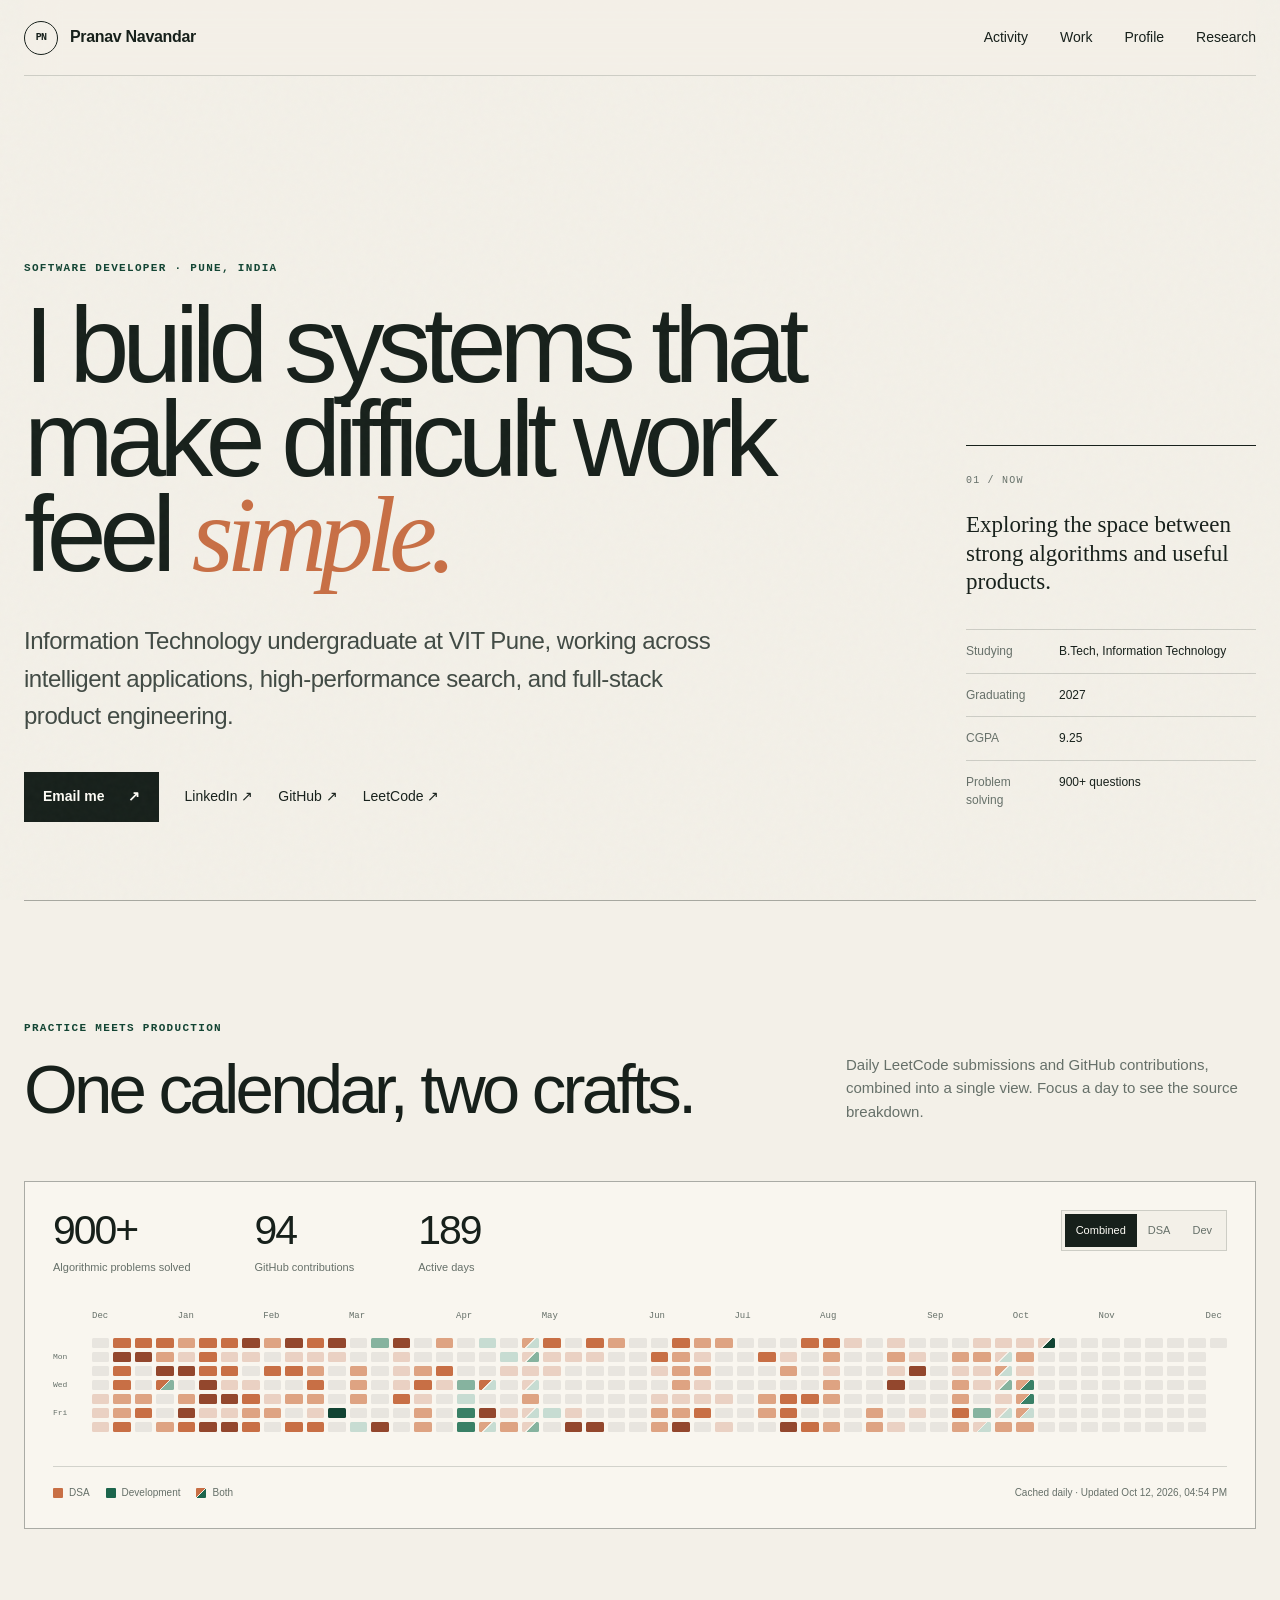
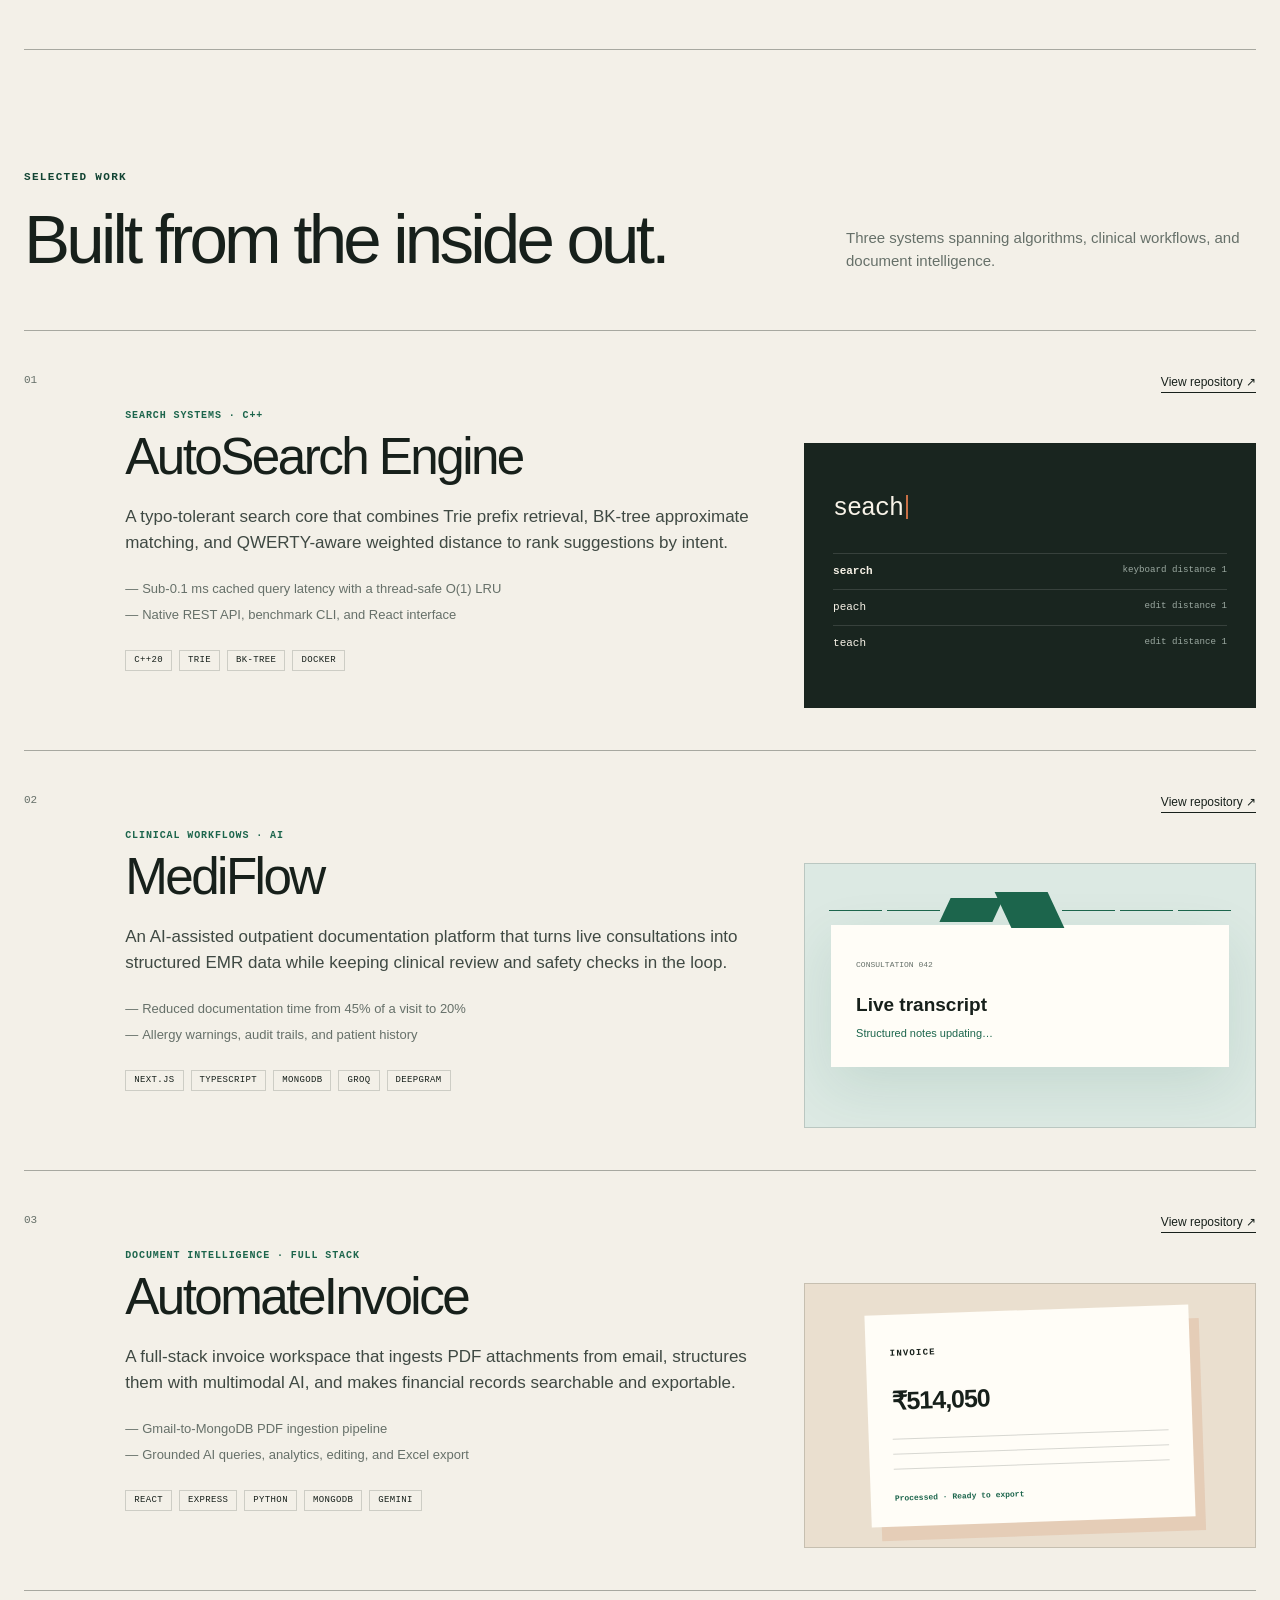
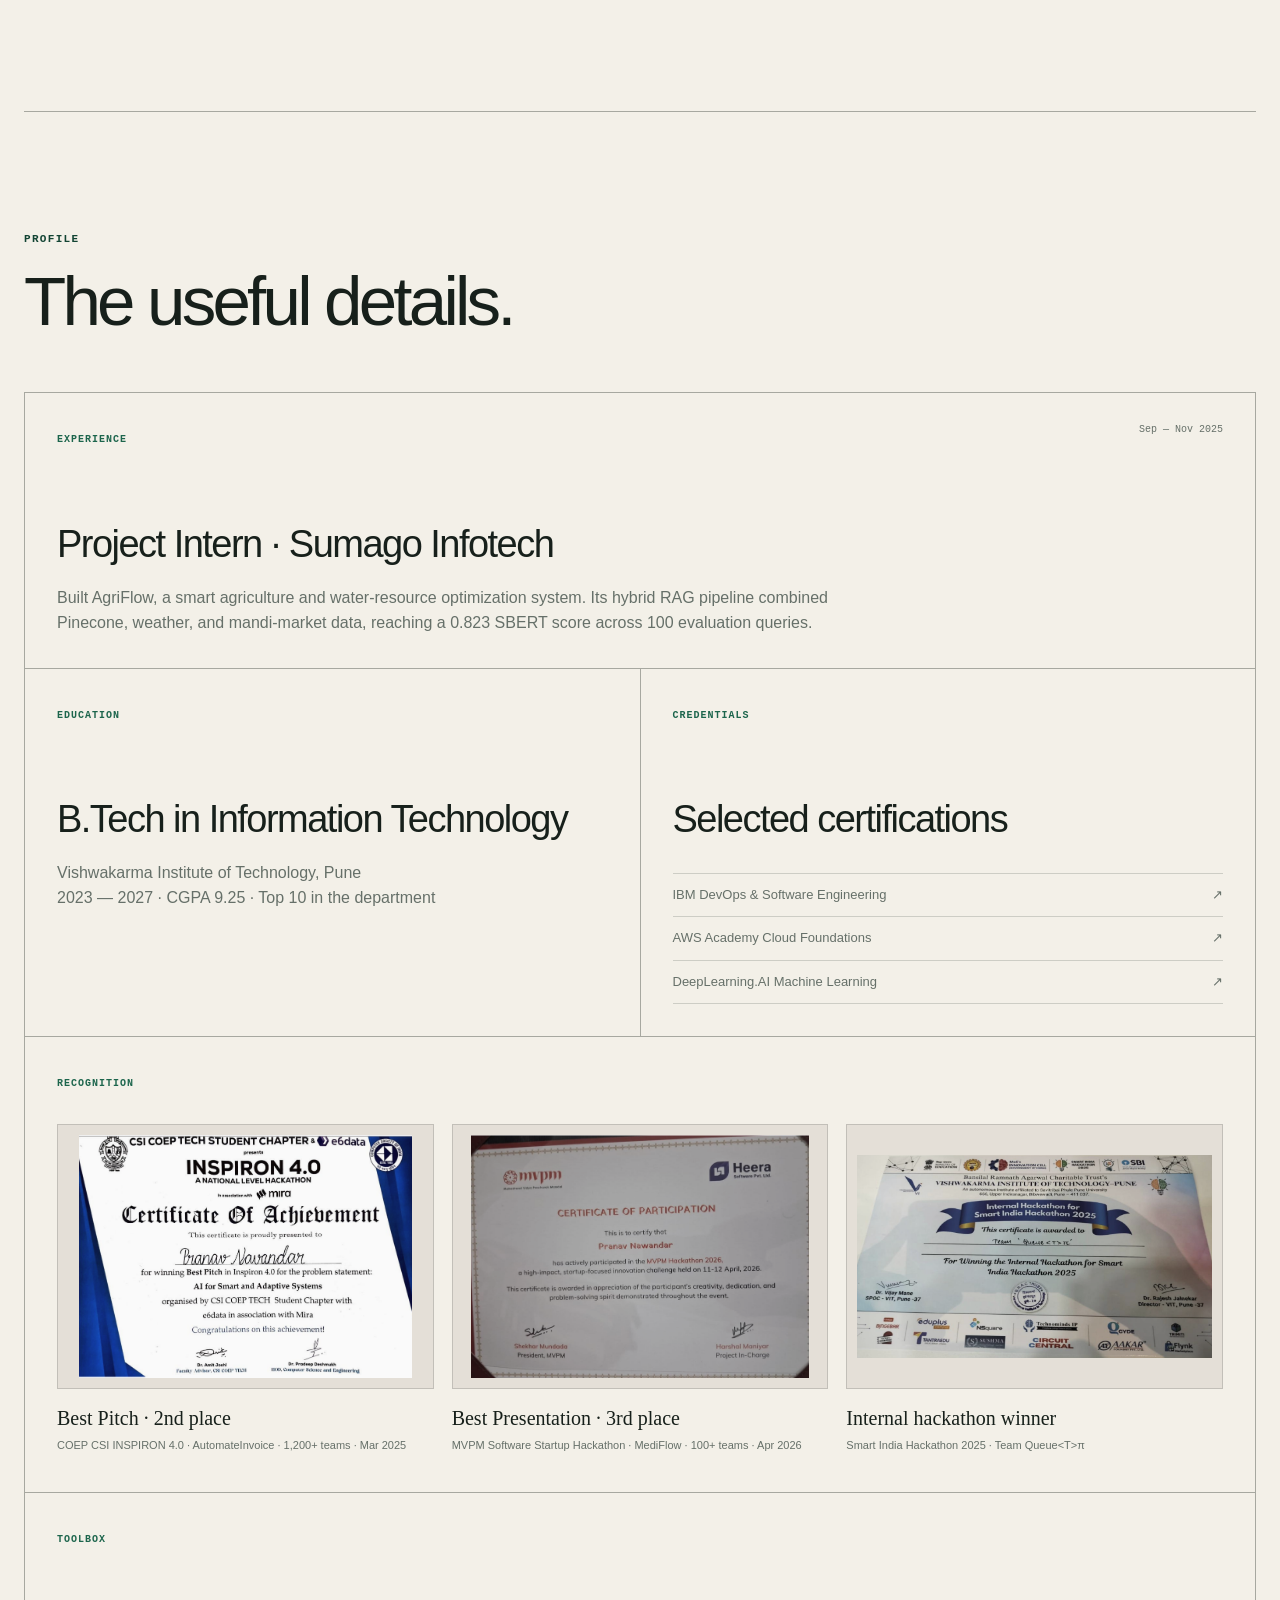
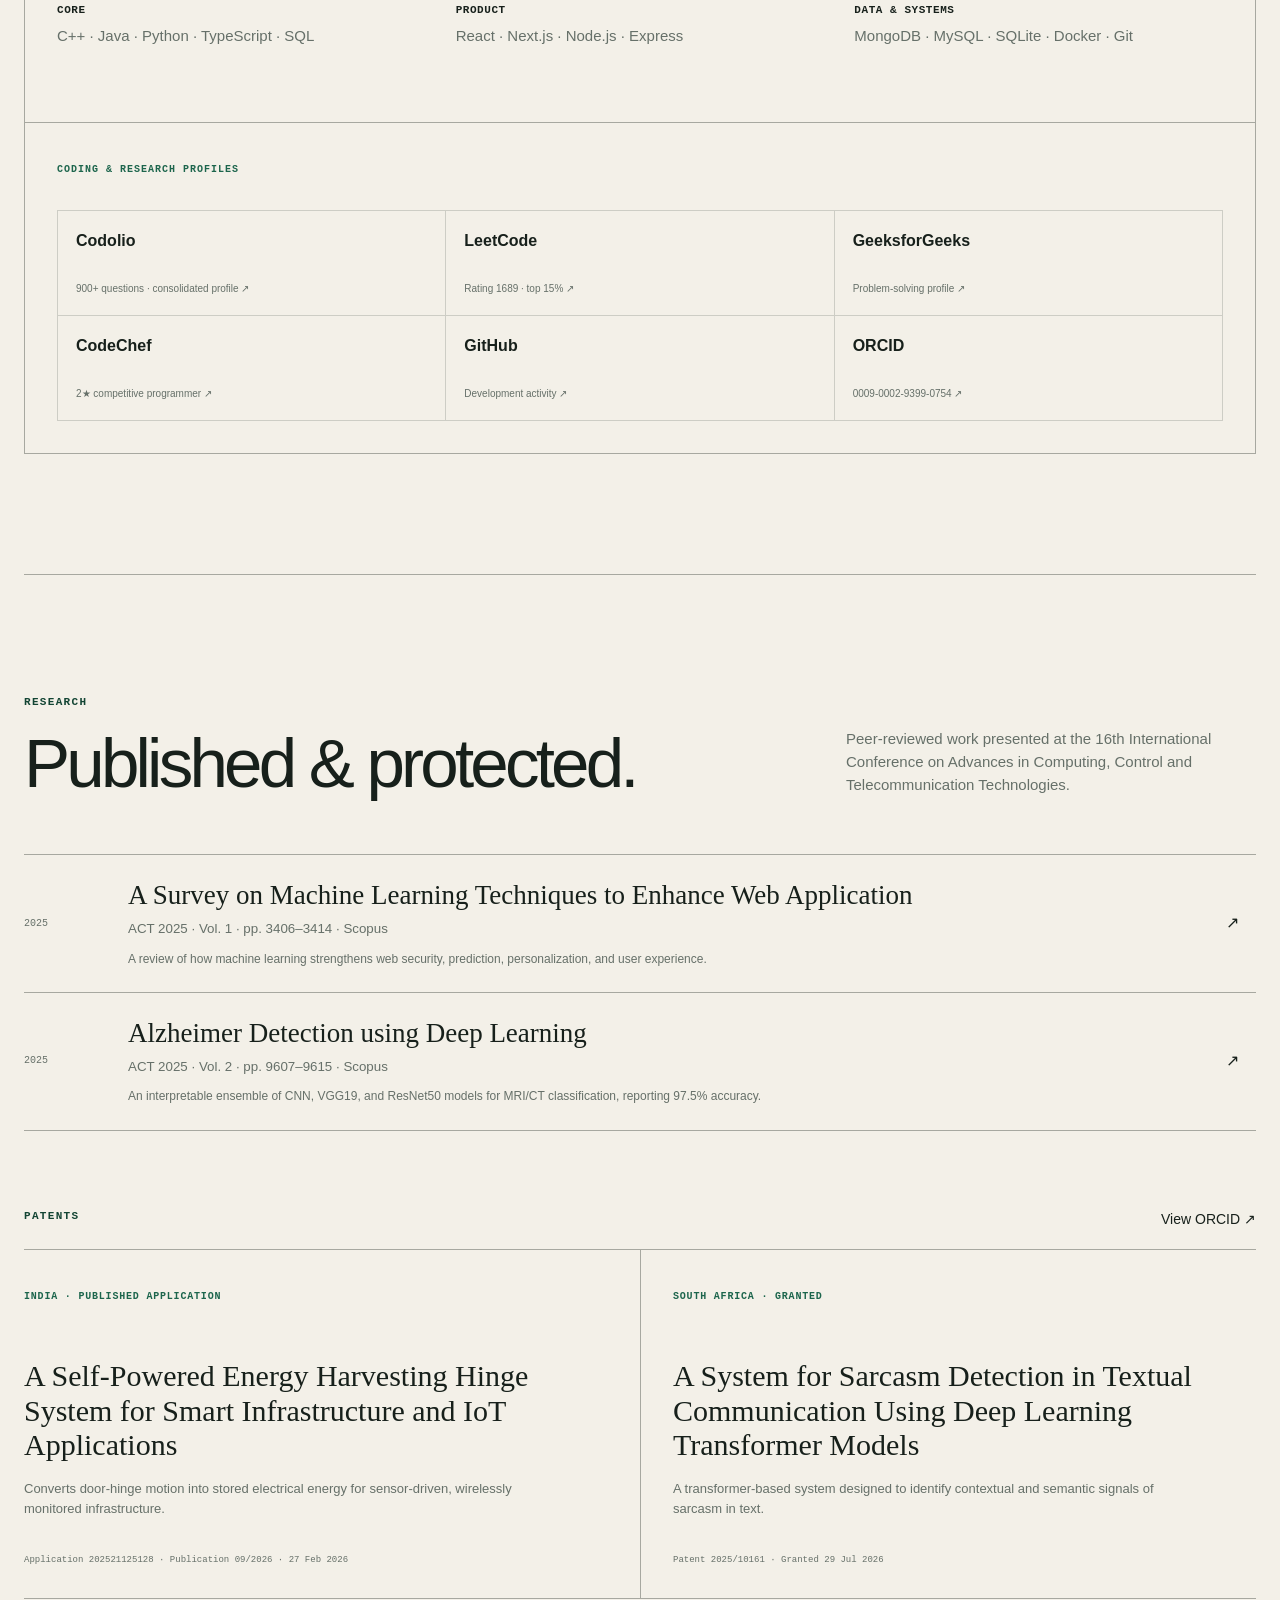
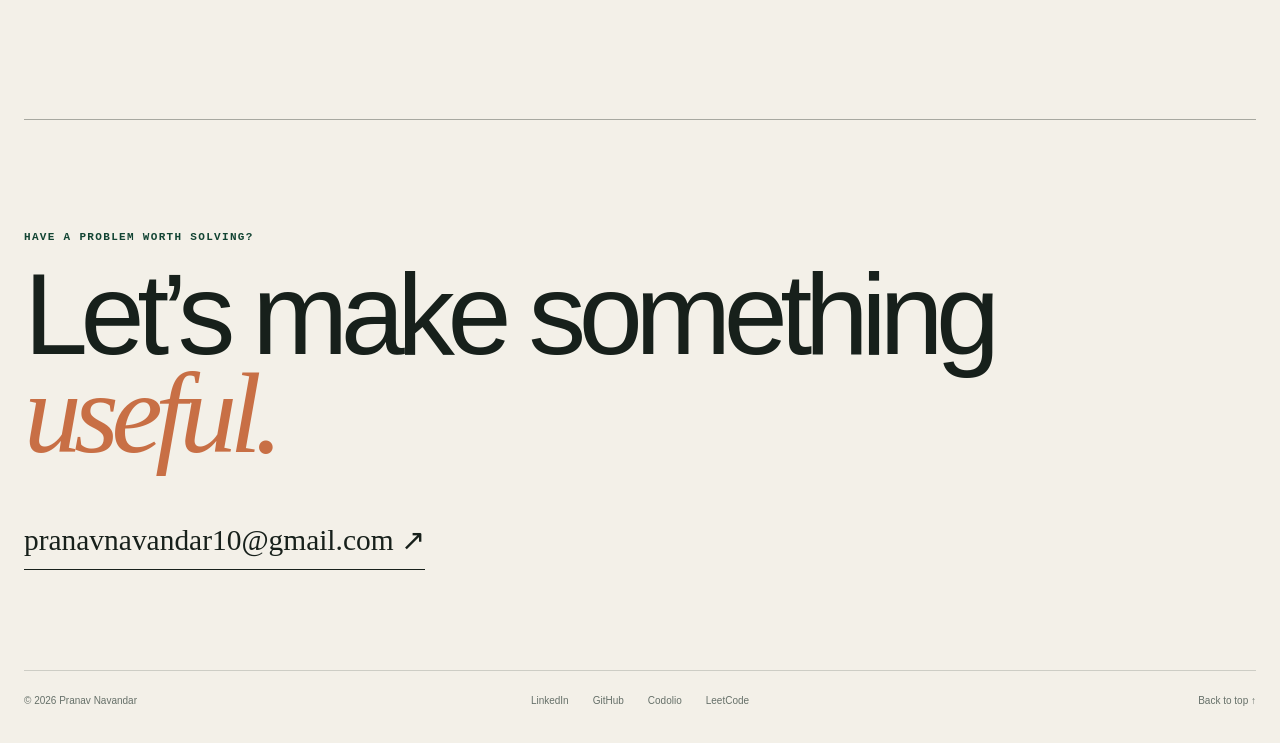
==== commit dbf4d435: "Show activity cache refresh time" ====
--- a/index.html
+++ b/index.html
@@ -13,7 +13,7 @@
   <link rel="icon" type="image/svg+xml" href="favicon.svg?v=1">
   <title>Pranav Navandar — Software Developer</title>
   <link rel="stylesheet" href="style.css?v=portfolio-redesign-2">
-  <script src="script.js?v=portfolio-redesign-3" defer></script>
+  <script src="script.js?v=portfolio-redesign-4" defer></script>
 </head>
 <body>
   <a class="skip-link" href="#main">Skip to content</a>
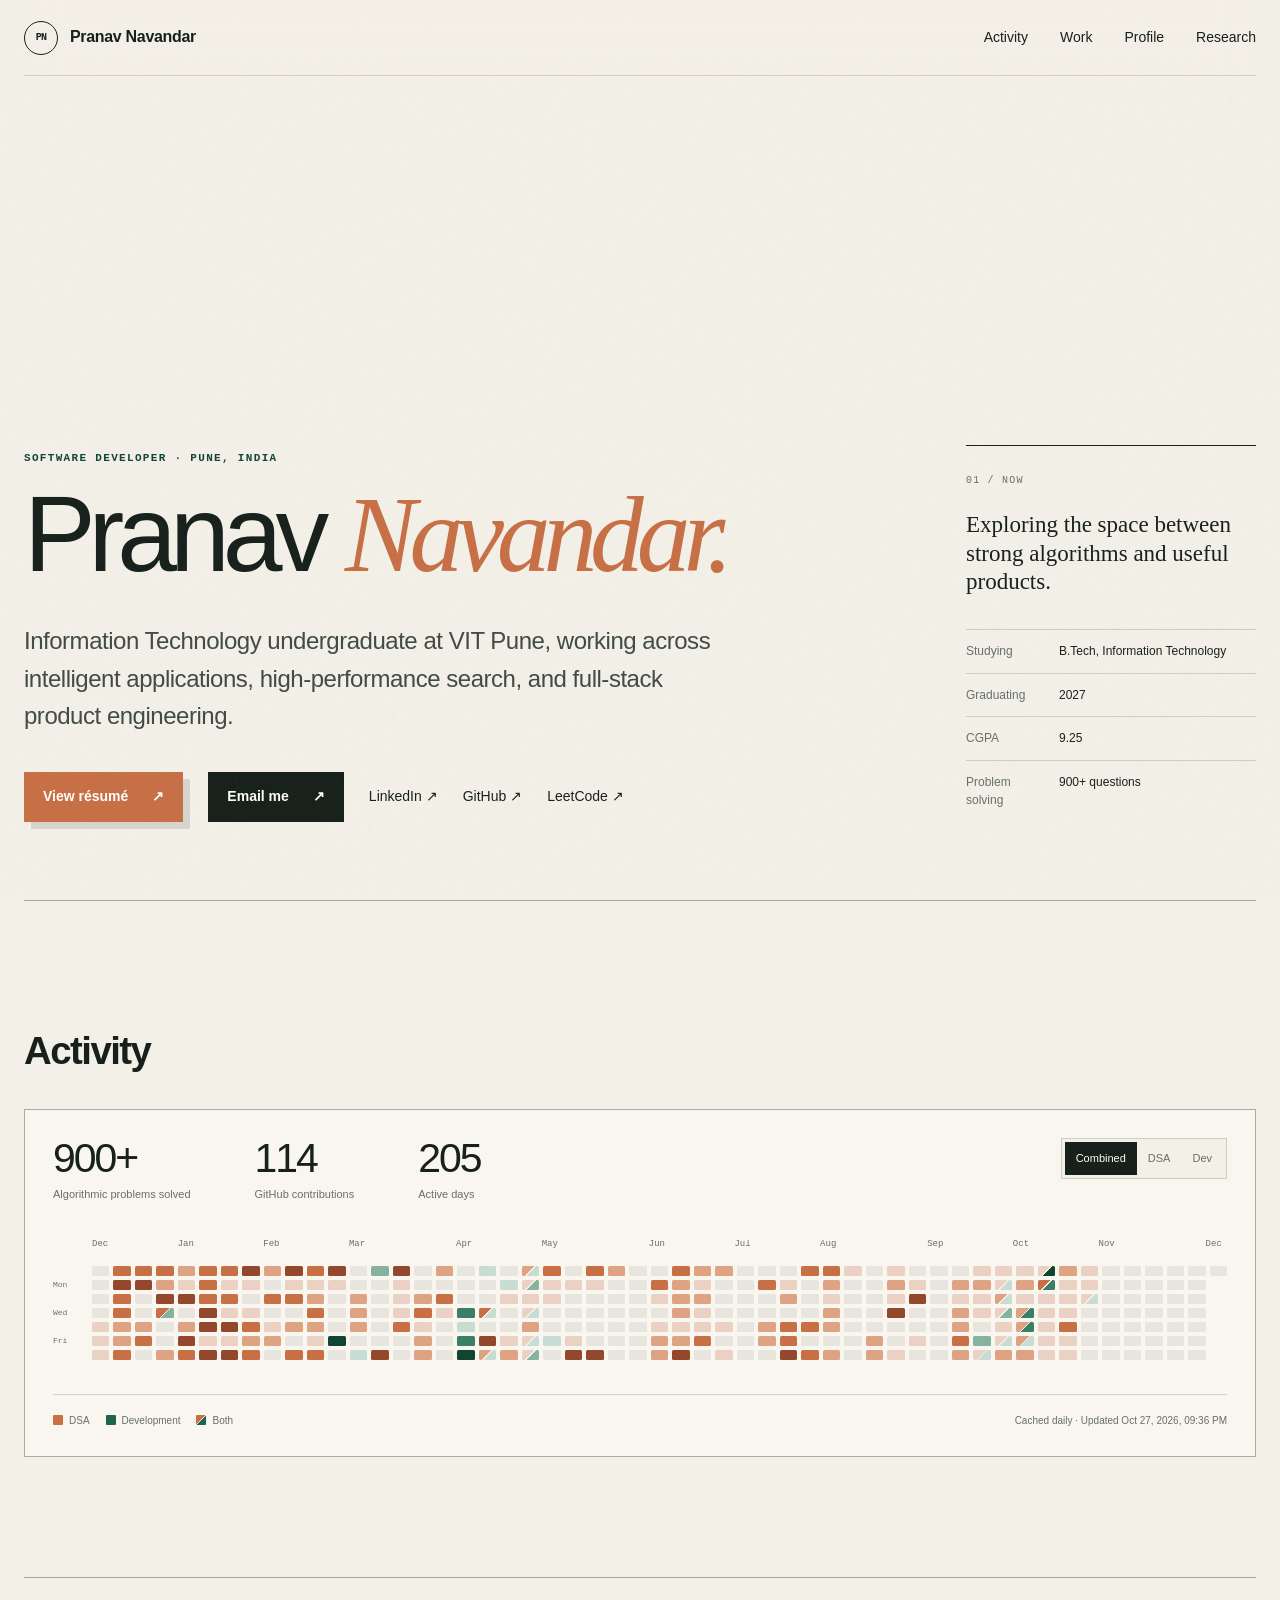
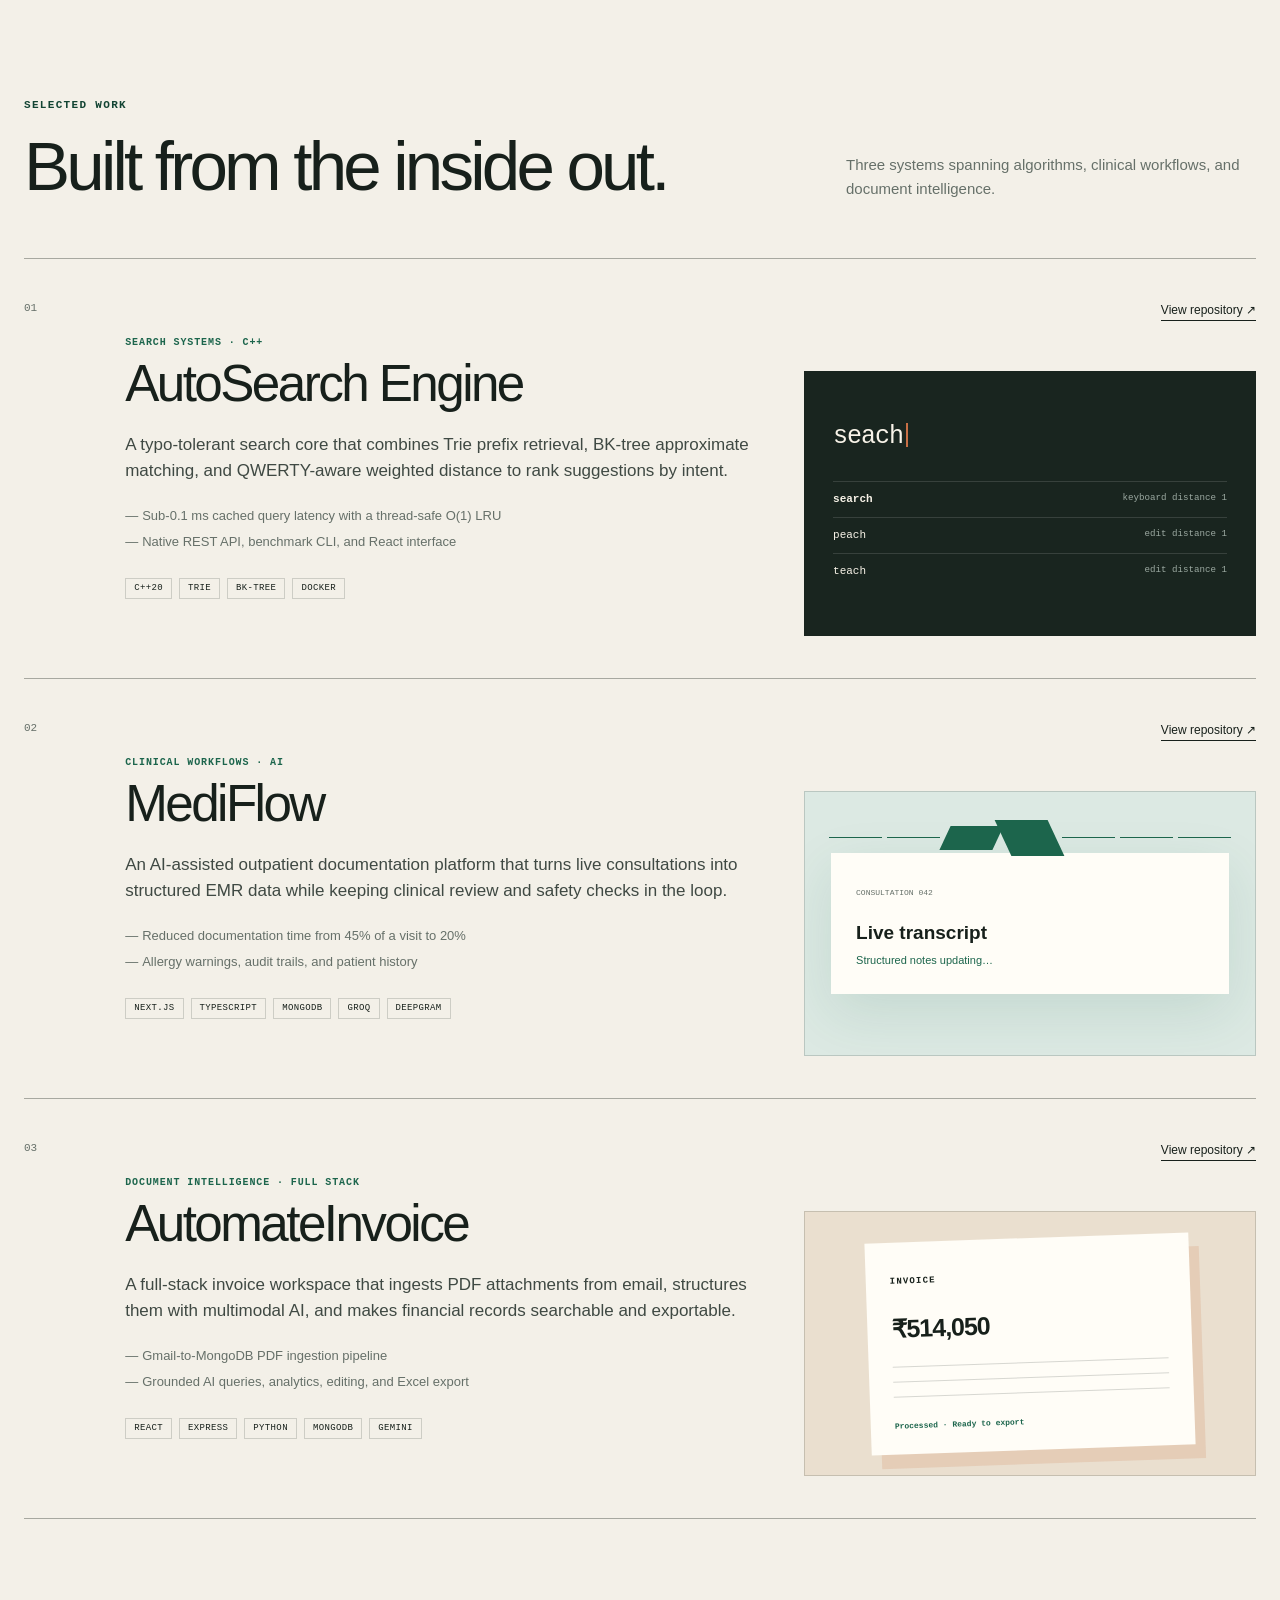
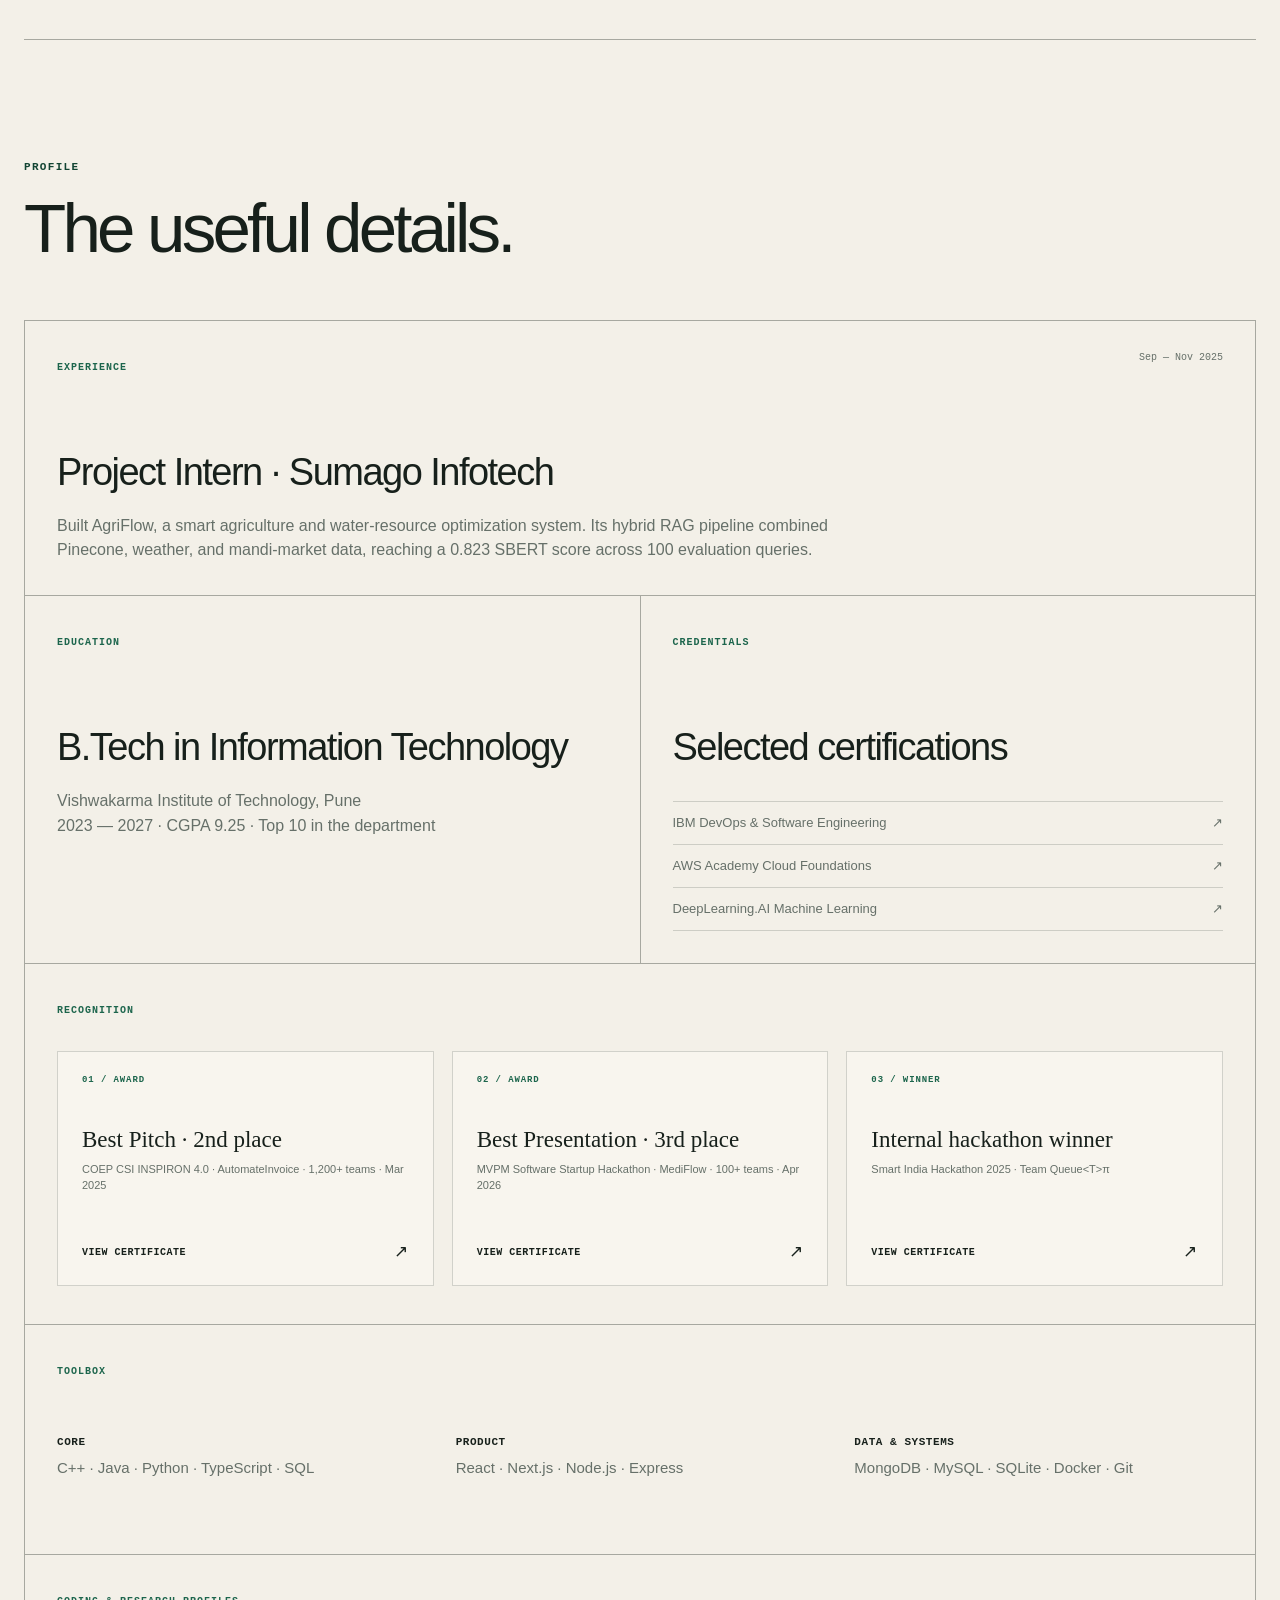
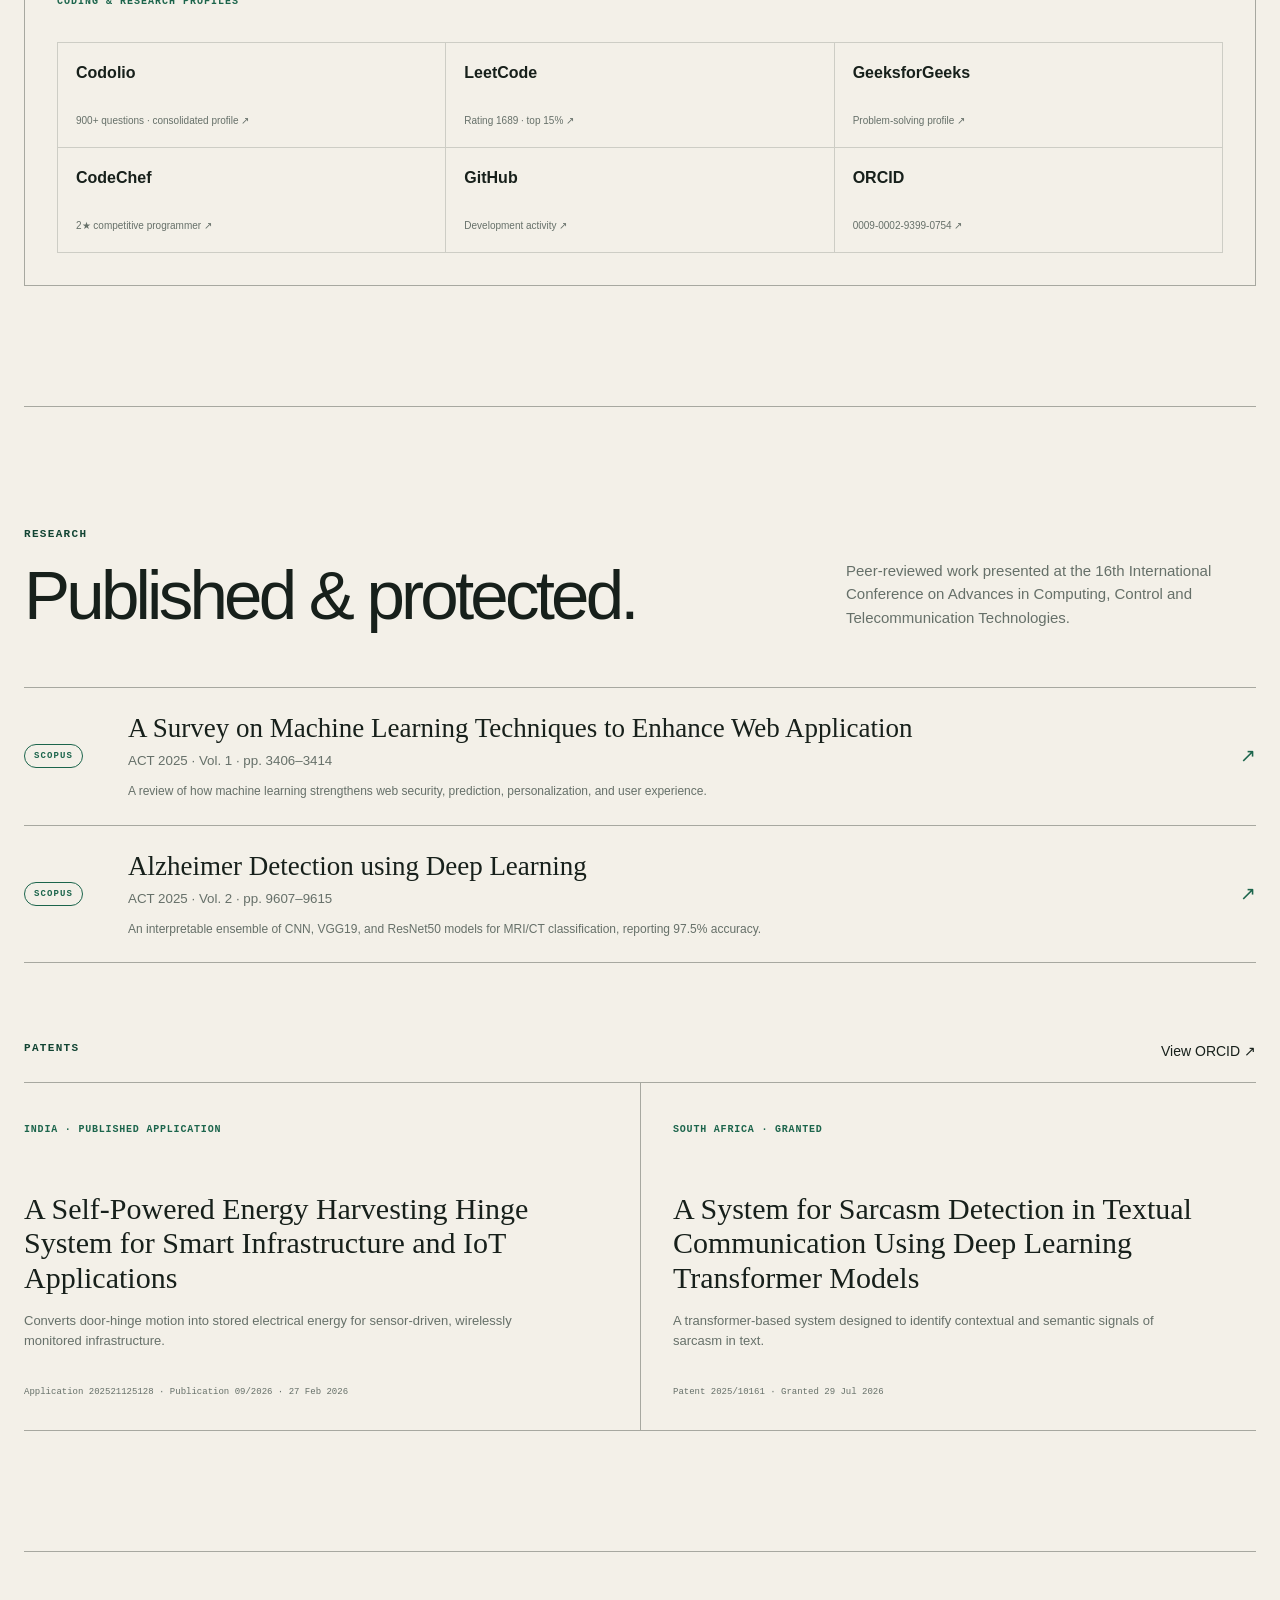
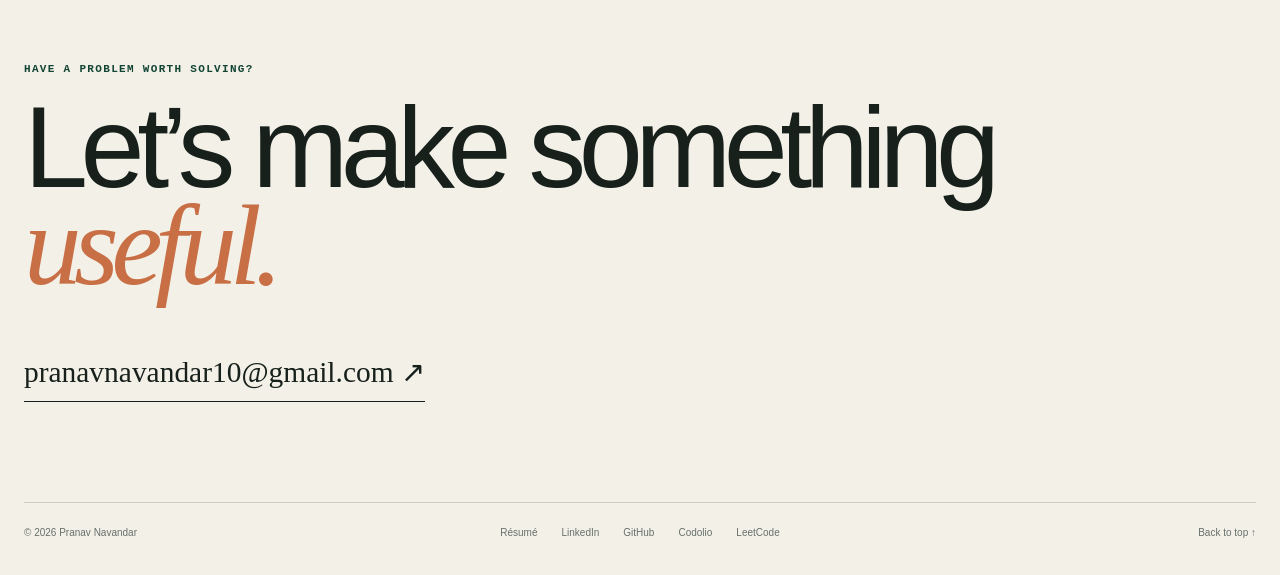
==== commit 741f8c38: "Simplify portfolio and add resume" ====
--- a/index.html
+++ b/index.html
@@ -12,7 +12,7 @@
   <link rel="canonical" href="https://pranavnavandar.me/">
   <link rel="icon" type="image/svg+xml" href="favicon.svg?v=1">
   <title>Pranav Navandar — Software Developer</title>
-  <link rel="stylesheet" href="style.css?v=portfolio-redesign-2">
+  <link rel="stylesheet" href="style.css?v=portfolio-redesign-3">
   <script src="script.js?v=portfolio-redesign-4" defer></script>
 </head>
 <body>
@@ -39,9 +39,10 @@
     <section class="hero" id="top" aria-labelledby="hero-title">
       <div class="hero-copy">
         <p class="eyebrow">Software developer · Pune, India</p>
-        <h1 id="hero-title">I build systems that make difficult work feel <em>simple.</em></h1>
+        <h1 id="hero-title">Pranav <em>Navandar.</em></h1>
         <p class="hero-summary">Information Technology undergraduate at VIT Pune, working across intelligent applications, high-performance search, and full-stack product engineering.</p>
         <div class="hero-actions" aria-label="Contact and profiles">
+          <a class="button button-resume" href="WEBSITE_RESUME.pdf" target="_blank" rel="noreferrer">View résumé <span aria-hidden="true">↗</span></a>
           <a class="button button-primary" href="mailto:pranavnavandar10@gmail.com">Email me <span aria-hidden="true">↗</span></a>
           <a class="text-link" href="https://www.linkedin.com/in/navandar/" target="_blank" rel="noreferrer">LinkedIn <span aria-hidden="true">↗</span></a>
           <a class="text-link" href="https://github.com/gitpranaav" target="_blank" rel="noreferrer">GitHub <span aria-hidden="true">↗</span></a>
@@ -61,13 +62,7 @@
     </section>
 
     <section class="activity section-shell" id="activity" aria-labelledby="activity-title">
-      <div class="section-heading">
-        <div>
-          <p class="eyebrow">Practice meets production</p>
-          <h2 id="activity-title">One calendar, two crafts.</h2>
-        </div>
-        <p>Daily LeetCode submissions and GitHub contributions, combined into a single view. Focus a day to see the source breakdown.</p>
-      </div>
+      <div class="activity-heading"><h2 id="activity-title">Activity</h2></div>
 
       <div class="activity-card">
         <div class="activity-toolbar">
@@ -205,18 +200,24 @@
         <article class="profile-card profile-card-full recognition-card">
           <span class="card-label">Recognition</span>
           <div class="recognition-grid">
-            <figure>
-              <img src="assets/recognition/inspiron-best-pitch.png" alt="Best Pitch certificate from COEP CSI INSPIRON 4.0" loading="lazy">
-              <figcaption><strong>Best Pitch · 2nd place</strong><span>COEP CSI INSPIRON 4.0 · AutomateInvoice · 1,200+ teams · Mar 2025</span></figcaption>
-            </figure>
-            <figure>
-              <img src="assets/recognition/mvpm-hackathon.png" alt="MVPM Software Startup Hackathon 2026 certificate" loading="lazy">
-              <figcaption><strong>Best Presentation · 3rd place</strong><span>MVPM Software Startup Hackathon · MediFlow · 100+ teams · Apr 2026</span></figcaption>
-            </figure>
-            <figure>
-              <img src="assets/recognition/smart-india-hackathon.png" alt="Internal Smart India Hackathon 2025 winner certificate" loading="lazy">
-              <figcaption><strong>Internal hackathon winner</strong><span>Smart India Hackathon 2025 · Team Queue&lt;T&gt;π</span></figcaption>
-            </figure>
+            <a class="recognition-link" href="assets/recognition/inspiron-best-pitch.png" target="_blank" rel="noreferrer">
+              <span class="recognition-index">01 / Award</span>
+              <strong>Best Pitch · 2nd place</strong>
+              <span>COEP CSI INSPIRON 4.0 · AutomateInvoice · 1,200+ teams · Mar 2025</span>
+              <span class="certificate-cta">View certificate <b aria-hidden="true">↗</b></span>
+            </a>
+            <a class="recognition-link" href="assets/recognition/mvpm-hackathon.png" target="_blank" rel="noreferrer">
+              <span class="recognition-index">02 / Award</span>
+              <strong>Best Presentation · 3rd place</strong>
+              <span>MVPM Software Startup Hackathon · MediFlow · 100+ teams · Apr 2026</span>
+              <span class="certificate-cta">View certificate <b aria-hidden="true">↗</b></span>
+            </a>
+            <a class="recognition-link" href="assets/recognition/smart-india-hackathon.png" target="_blank" rel="noreferrer">
+              <span class="recognition-index">03 / Winner</span>
+              <strong>Internal hackathon winner</strong>
+              <span>Smart India Hackathon 2025 · Team Queue&lt;T&gt;π</span>
+              <span class="certificate-cta">View certificate <b aria-hidden="true">↗</b></span>
+            </a>
           </div>
         </article>
         <article class="profile-card profile-card-wide toolbox-card">
@@ -251,14 +252,14 @@
       </div>
       <div class="publication-list">
         <a href="https://www.scopus.com/pages/publications/105034210907" target="_blank" rel="noreferrer">
-          <span class="publication-year">2025</span>
-          <span><strong>A Survey on Machine Learning Techniques to Enhance Web Application</strong><small>ACT 2025 · Vol. 1 · pp. 3406–3414 · Scopus</small><small class="publication-summary">A review of how machine learning strengthens web security, prediction, personalization, and user experience.</small></span>
-          <span aria-hidden="true">↗</span>
+          <span class="publication-source">SCOPUS</span>
+          <span><strong>A Survey on Machine Learning Techniques to Enhance Web Application</strong><small>ACT 2025 · Vol. 1 · pp. 3406–3414</small><small class="publication-summary">A review of how machine learning strengthens web security, prediction, personalization, and user experience.</small></span>
+          <span class="publication-arrow" aria-hidden="true">↗</span>
         </a>
         <a href="https://www.scopus.com/pages/publications/105034903124" target="_blank" rel="noreferrer">
-          <span class="publication-year">2025</span>
-          <span><strong>Alzheimer Detection using Deep Learning</strong><small>ACT 2025 · Vol. 2 · pp. 9607–9615 · Scopus</small><small class="publication-summary">An interpretable ensemble of CNN, VGG19, and ResNet50 models for MRI/CT classification, reporting 97.5% accuracy.</small></span>
-          <span aria-hidden="true">↗</span>
+          <span class="publication-source">SCOPUS</span>
+          <span><strong>Alzheimer Detection using Deep Learning</strong><small>ACT 2025 · Vol. 2 · pp. 9607–9615</small><small class="publication-summary">An interpretable ensemble of CNN, VGG19, and ResNet50 models for MRI/CT classification, reporting 97.5% accuracy.</small></span>
+          <span class="publication-arrow" aria-hidden="true">↗</span>
         </a>
       </div>
       <div class="research-divider">
@@ -288,7 +289,7 @@
     <a class="footer-email" href="mailto:pranavnavandar10@gmail.com">pranavnavandar10@gmail.com <span aria-hidden="true">↗</span></a>
     <div class="footer-meta">
       <span>© <span id="copyright-year">2026</span> Pranav Navandar</span>
-      <span class="footer-links"><a href="https://www.linkedin.com/in/navandar/" target="_blank" rel="noreferrer">LinkedIn</a><a href="https://github.com/gitpranaav" target="_blank" rel="noreferrer">GitHub</a><a href="https://codolio.com/profile/allinone" target="_blank" rel="noreferrer">Codolio</a><a href="https://leetcode.com/u/pranav-navandar/" target="_blank" rel="noreferrer">LeetCode</a></span>
+      <span class="footer-links"><a href="WEBSITE_RESUME.pdf" target="_blank" rel="noreferrer">Résumé</a><a href="https://www.linkedin.com/in/navandar/" target="_blank" rel="noreferrer">LinkedIn</a><a href="https://github.com/gitpranaav" target="_blank" rel="noreferrer">GitHub</a><a href="https://codolio.com/profile/allinone" target="_blank" rel="noreferrer">Codolio</a><a href="https://leetcode.com/u/pranav-navandar/" target="_blank" rel="noreferrer">LeetCode</a></span>
       <a href="#top">Back to top ↑</a>
     </div>
   </footer>
--- a/style.css
+++ b/style.css
@@ -154,6 +154,13 @@
   transition: background .2s, color .2s, transform .2s;
 }
 .button-primary { background: var(--ink); color: var(--cream); }
+.button-resume {
+  color: white;
+  background: var(--clay);
+  border-color: var(--clay);
+  box-shadow: 7px 7px 0 rgba(23, 32, 27, .13);
+}
+.button-resume:hover { box-shadow: 3px 3px 0 rgba(23, 32, 27, .13); }
 .button:hover { transform: translateY(-2px); background: var(--forest); border-color: var(--forest); color: white; }
 .text-link { font-size: 14px; padding: 8px 0; border-bottom: 1px solid transparent; }
 .text-link:hover { border-bottom-color: currentColor; }
@@ -169,6 +176,8 @@
 .section-heading { margin-bottom: 58px; display: grid; grid-template-columns: 1fr minmax(280px, 410px); gap: 40px; align-items: end; }
 .section-heading h2 { margin: 0; font-size: clamp(40px, 5.4vw, 76px); font-weight: 540; letter-spacing: -.055em; line-height: .95; }
 .section-heading > p { margin: 0; color: var(--muted); font-size: 15px; }
+.activity-heading { margin-bottom: 28px; }
+.activity-heading h2 { margin: 0; font-size: clamp(27px, 3vw, 42px); font-weight: 560; letter-spacing: -.04em; }
 
 .activity-card { position: relative; padding: 28px; border: 1px solid var(--line-strong); background: rgba(255, 253, 247, .45); }
 .activity-toolbar { display: flex; justify-content: space-between; align-items: flex-start; gap: 30px; margin-bottom: 36px; }
@@ -301,20 +310,24 @@
 .credential-list a:hover { color: var(--ink); }
 .recognition-card { padding-bottom: 38px; }
 .recognition-grid { margin-top: 30px; display: grid; grid-template-columns: repeat(3, 1fr); gap: 18px; }
-.recognition-grid figure { margin: 0; min-width: 0; }
-.recognition-grid img {
-  display: block;
-  width: 100%;
-  aspect-ratio: 1.42 / 1;
-  padding: 10px;
-  object-fit: contain;
-  background: #e9e3d8;
+.recognition-link {
+  min-height: 235px;
+  padding: 24px;
+  display: flex;
+  flex-direction: column;
   border: 1px solid var(--line);
-  filter: saturate(.78) contrast(.96);
-}
-.recognition-grid figcaption { padding-top: 14px; }
-.recognition-grid strong { display: block; font-family: var(--serif); font-size: 20px; font-weight: 400; }
-.recognition-grid span { display: block; margin-top: 4px; color: var(--muted); font-size: 11px; line-height: 1.45; }
+  background: rgba(255, 253, 247, .38);
+  transition: color .2s, background .2s, transform .2s;
+}
+.recognition-link:hover { color: white; background: var(--forest); transform: translateY(-3px); }
+.recognition-index { color: var(--forest); font: 600 9px/1 var(--mono); letter-spacing: .1em; text-transform: uppercase; }
+.recognition-link:hover .recognition-index { color: #c7dcd2; }
+.recognition-link strong { display: block; margin-top: 42px; font-family: var(--serif); font-size: 23px; font-weight: 400; line-height: 1.12; }
+.recognition-link > span:not(.recognition-index):not(.certificate-cta) { display: block; margin-top: 9px; color: var(--muted); font-size: 11px; line-height: 1.45; }
+.recognition-link:hover > span:not(.recognition-index):not(.certificate-cta) { color: rgba(255,255,255,.72); }
+.certificate-cta { margin-top: auto; padding-top: 26px; display: flex; justify-content: space-between; align-items: center; font: 600 10px/1 var(--mono); letter-spacing: .05em; text-transform: uppercase; }
+.certificate-cta b { font-size: 17px; font-weight: 400; transition: transform .2s; }
+.recognition-link:hover .certificate-cta b { transform: translate(3px, -3px); }
 .profiles-card { min-height: auto; }
 .profile-link-grid { margin-top: 30px; display: grid; grid-template-columns: repeat(3, 1fr); border-top: 1px solid var(--line); border-left: 1px solid var(--line); }
 .profile-link-grid a { min-height: 105px; padding: 18px; display: flex; flex-direction: column; justify-content: space-between; border-right: 1px solid var(--line); border-bottom: 1px solid var(--line); transition: background .2s; }
@@ -325,10 +338,12 @@
 .publication-list { border-top: 1px solid var(--line-strong); }
 .publication-list a { min-height: 112px; padding: 24px 0; display: grid; grid-template-columns: 80px 1fr 30px; align-items: center; gap: 24px; border-bottom: 1px solid var(--line-strong); transition: padding .25s, background .25s; }
 .publication-list a:hover { padding-left: 16px; padding-right: 16px; background: rgba(255,253,247,.5); }
-.publication-year { color: var(--muted); font: 500 10px/1 var(--mono); }
+.publication-source { width: fit-content; padding: 7px 9px 6px; color: var(--forest); border: 1px solid var(--forest); border-radius: 999px; font: 700 9px/1 var(--mono); letter-spacing: .12em; }
 .publication-list strong { display: block; font-family: var(--serif); font-size: clamp(19px, 2.2vw, 27px); font-weight: 400; line-height: 1.2; }
 .publication-list small { display: block; margin-top: 7px; color: var(--muted); }
 .publication-list .publication-summary { max-width: 770px; margin-top: 10px; font-size: 12px; line-height: 1.55; }
+.publication-arrow { justify-self: end; color: var(--forest); font-size: 19px; transition: transform .2s; }
+.publication-list a:hover .publication-arrow { transform: translate(3px, -3px); }
 .research-divider { margin-top: 70px; display: flex; justify-content: space-between; align-items: center; border-bottom: 1px solid var(--line-strong); }
 .research-divider .eyebrow { margin-bottom: 18px; }
 .research-divider .text-link { margin-bottom: 10px; }
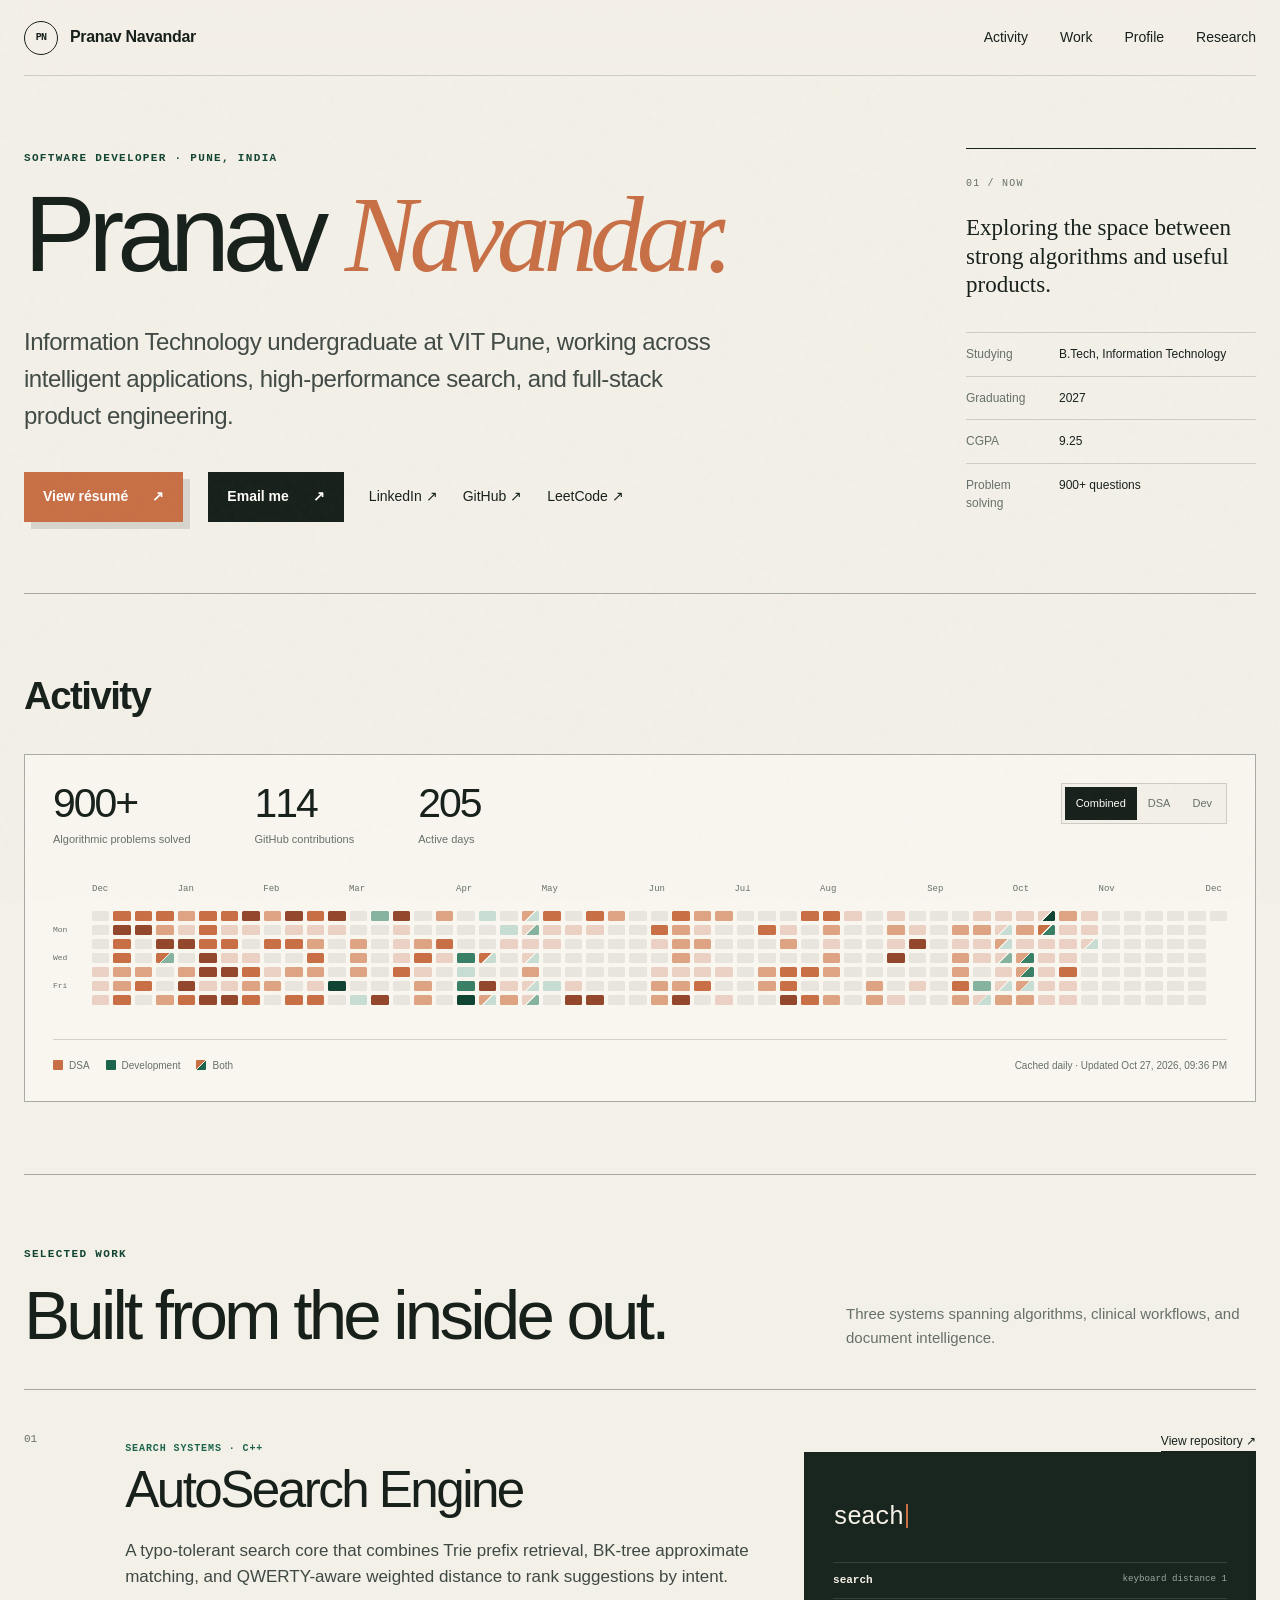
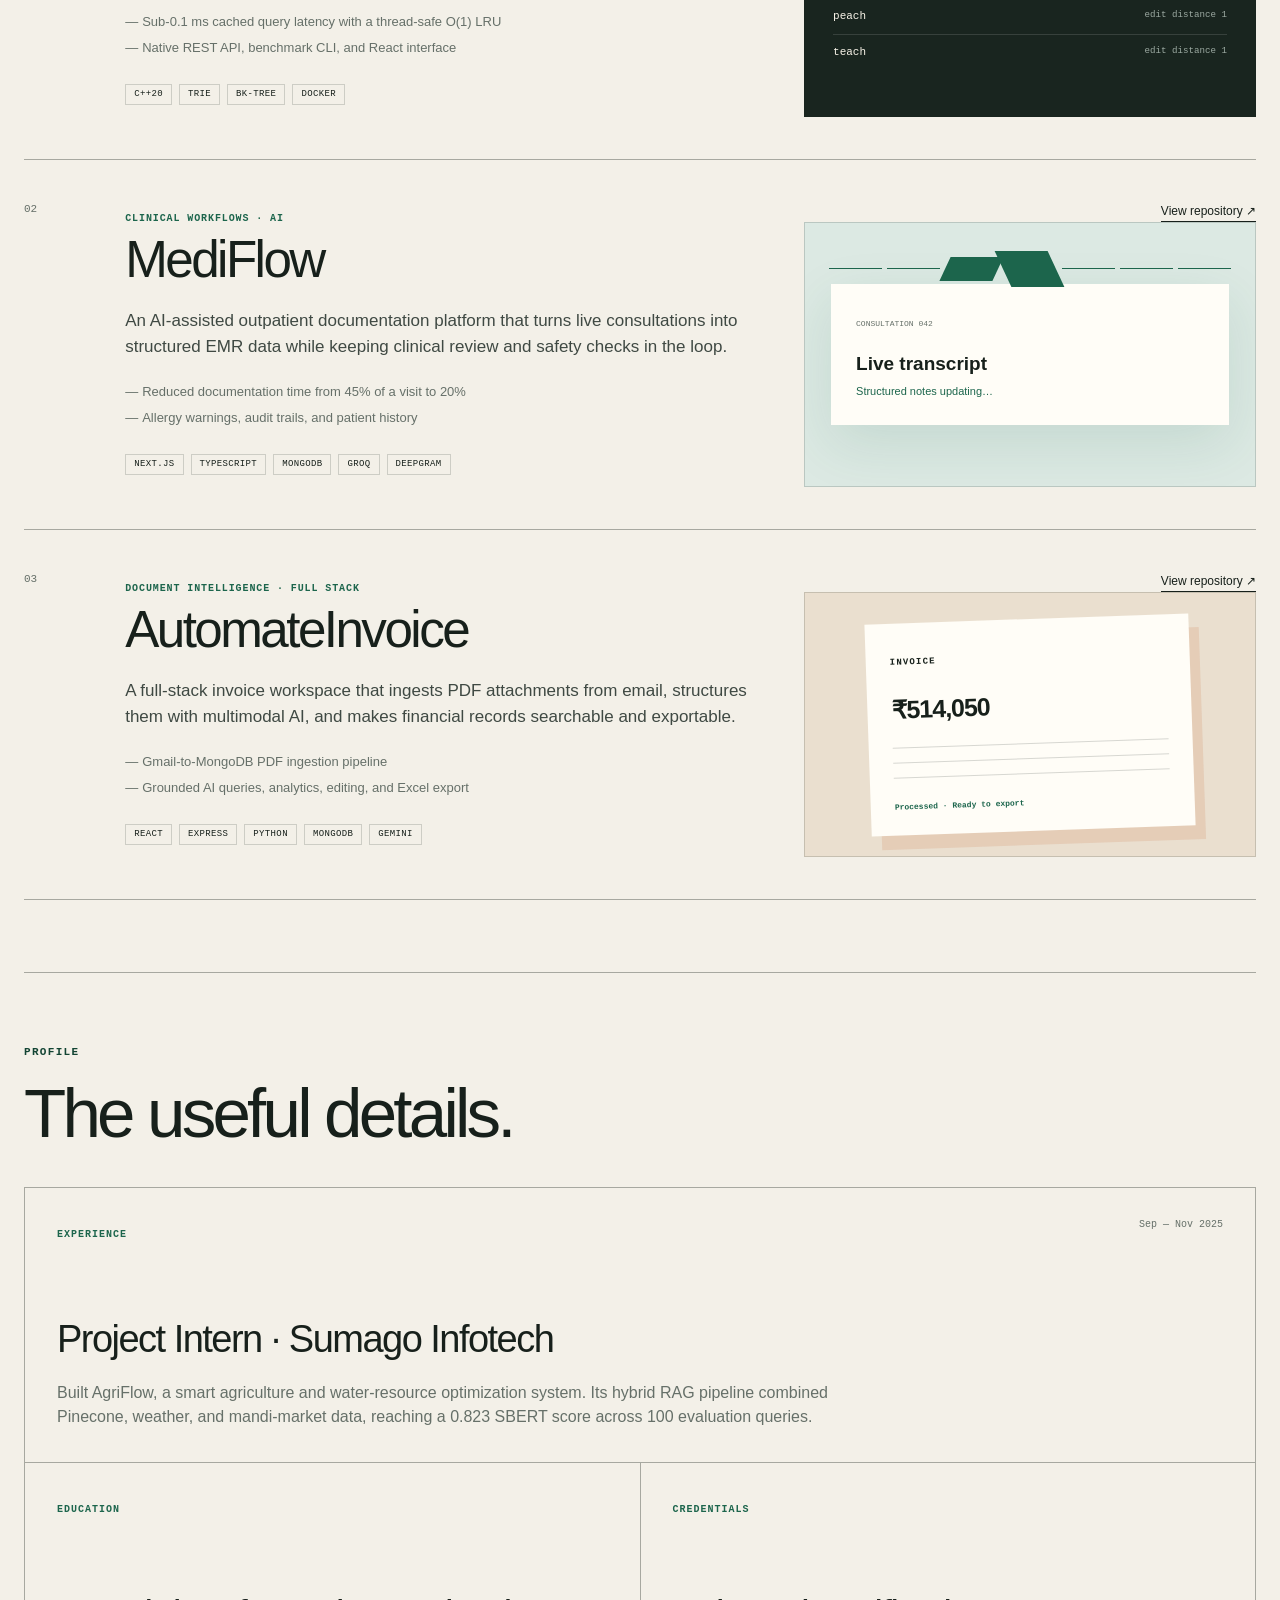
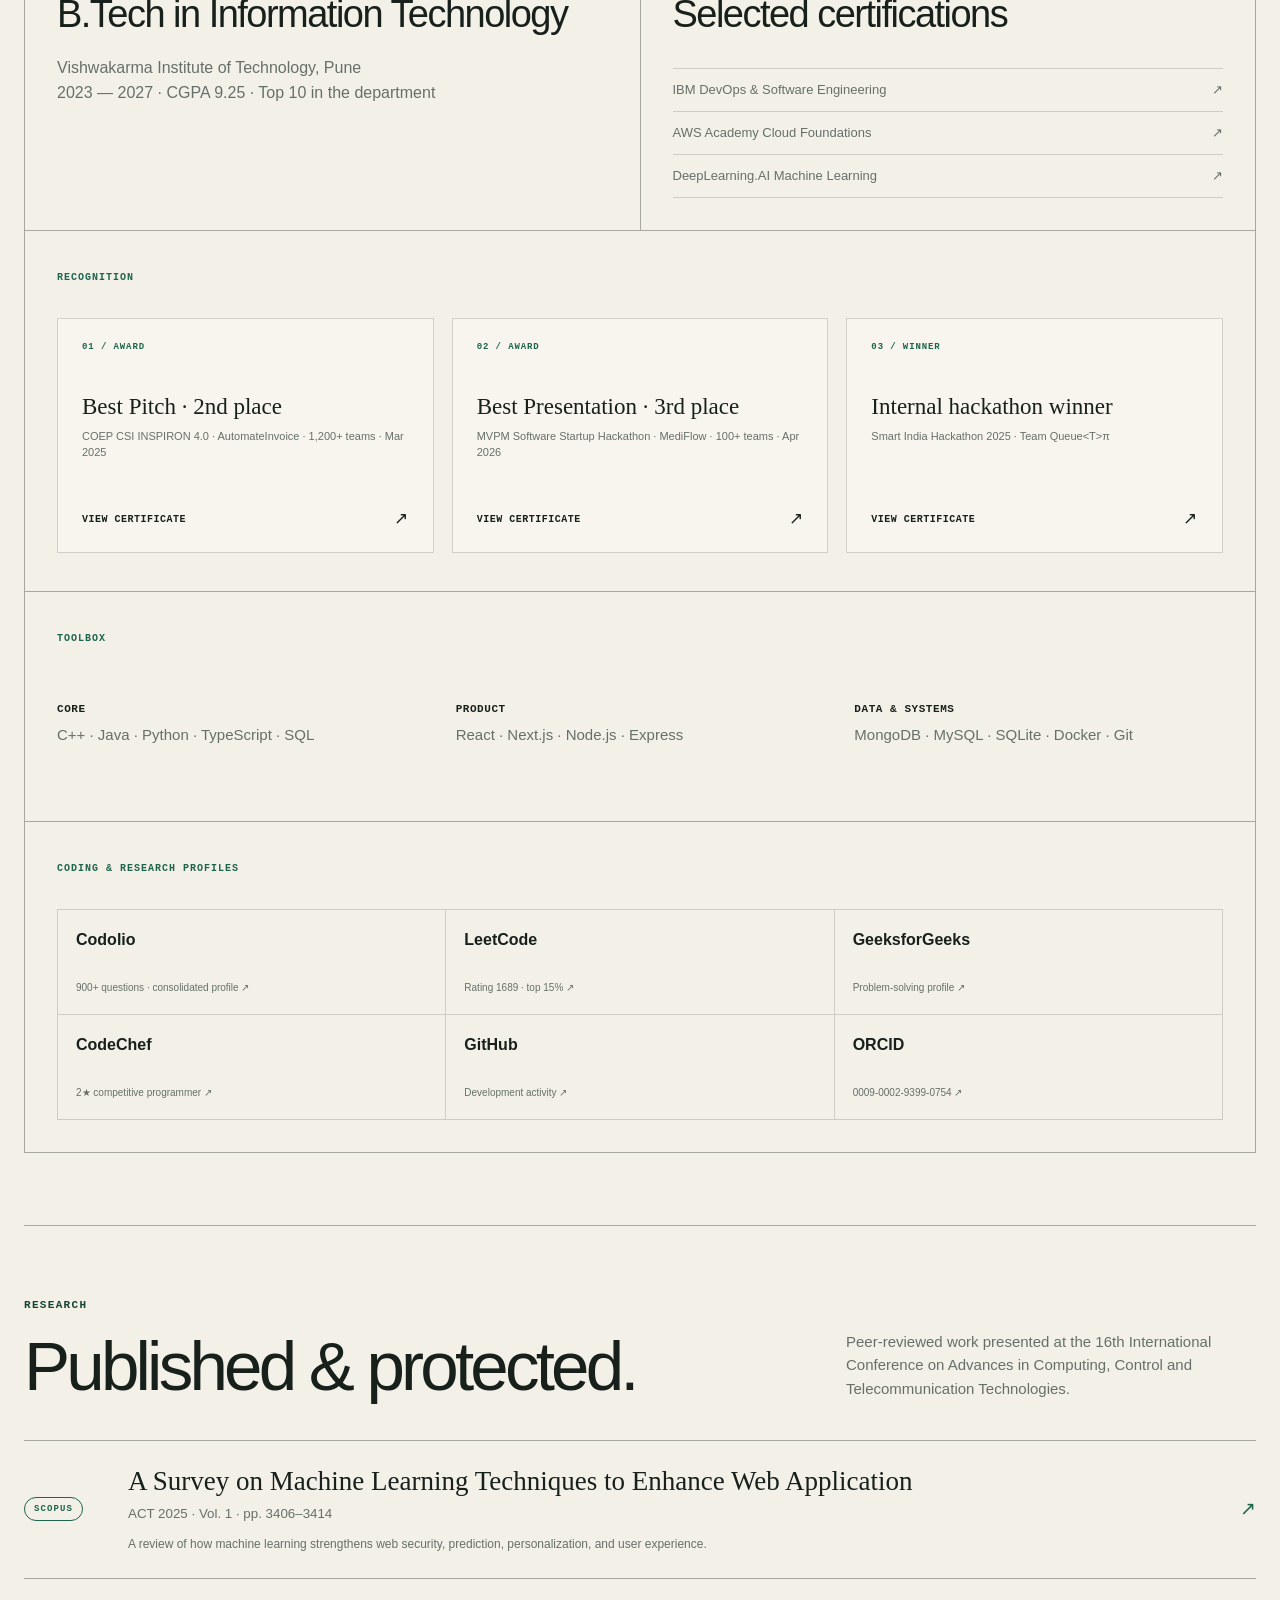
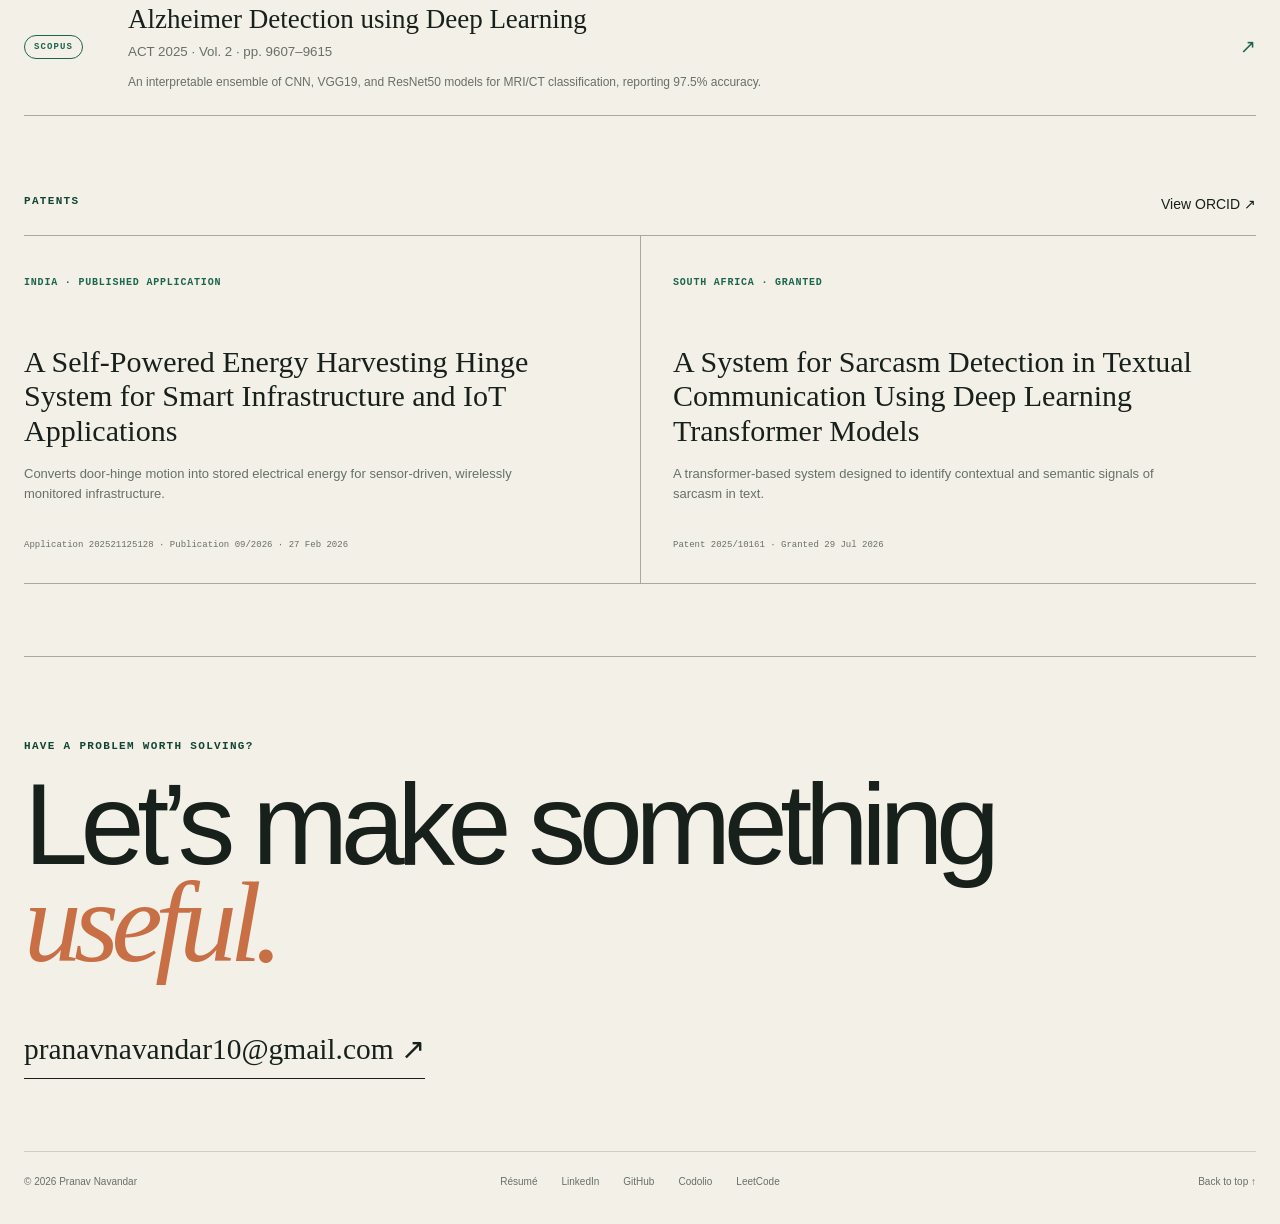
==== commit ced9370d: "Tighten landscape section spacing" ====
--- a/index.html
+++ b/index.html
@@ -12,7 +12,7 @@
   <link rel="canonical" href="https://pranavnavandar.me/">
   <link rel="icon" type="image/svg+xml" href="favicon.svg?v=1">
   <title>Pranav Navandar — Software Developer</title>
-  <link rel="stylesheet" href="style.css?v=portfolio-redesign-3">
+  <link rel="stylesheet" href="style.css?v=portfolio-redesign-4">
   <script src="script.js?v=portfolio-redesign-4" defer></script>
 </head>
 <body>
--- a/style.css
+++ b/style.css
@@ -363,6 +363,19 @@
 .footer-links { display: flex; gap: 24px; flex-wrap: wrap; }
 .footer-links a:hover,
 .footer-meta > a:hover { color: var(--ink); }
+
+@media (min-width: 901px) and (orientation: landscape) {
+  .hero {
+    min-height: auto;
+    padding: 72px 0 68px;
+    align-items: center;
+  }
+  .section-shell { padding: 72px 0; }
+  .section-heading { margin-bottom: 40px; }
+  .project-row { min-height: 370px; }
+  .site-footer { padding-top: 82px; }
+  .footer-meta { margin-top: 72px; }
+}
 
 @media (max-width: 900px) {
   .hero { grid-template-columns: 1fr; align-items: start; }
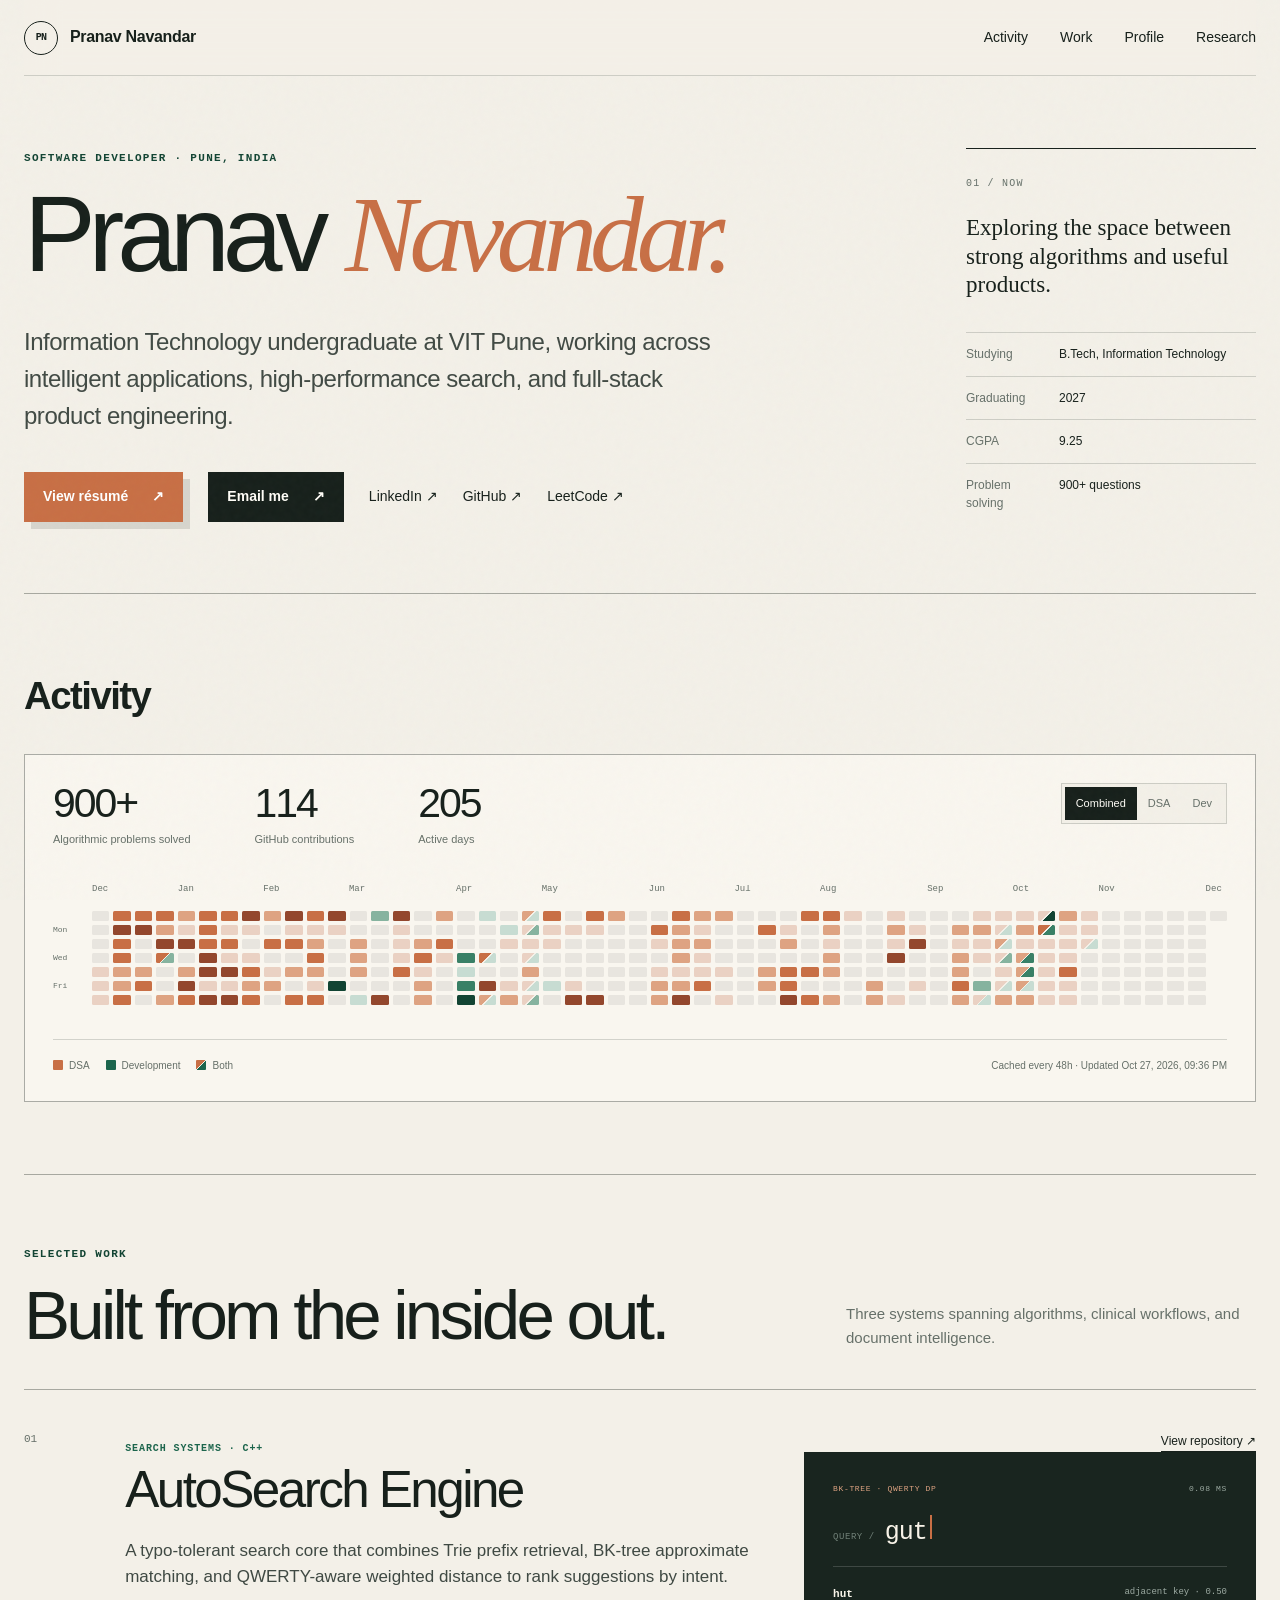
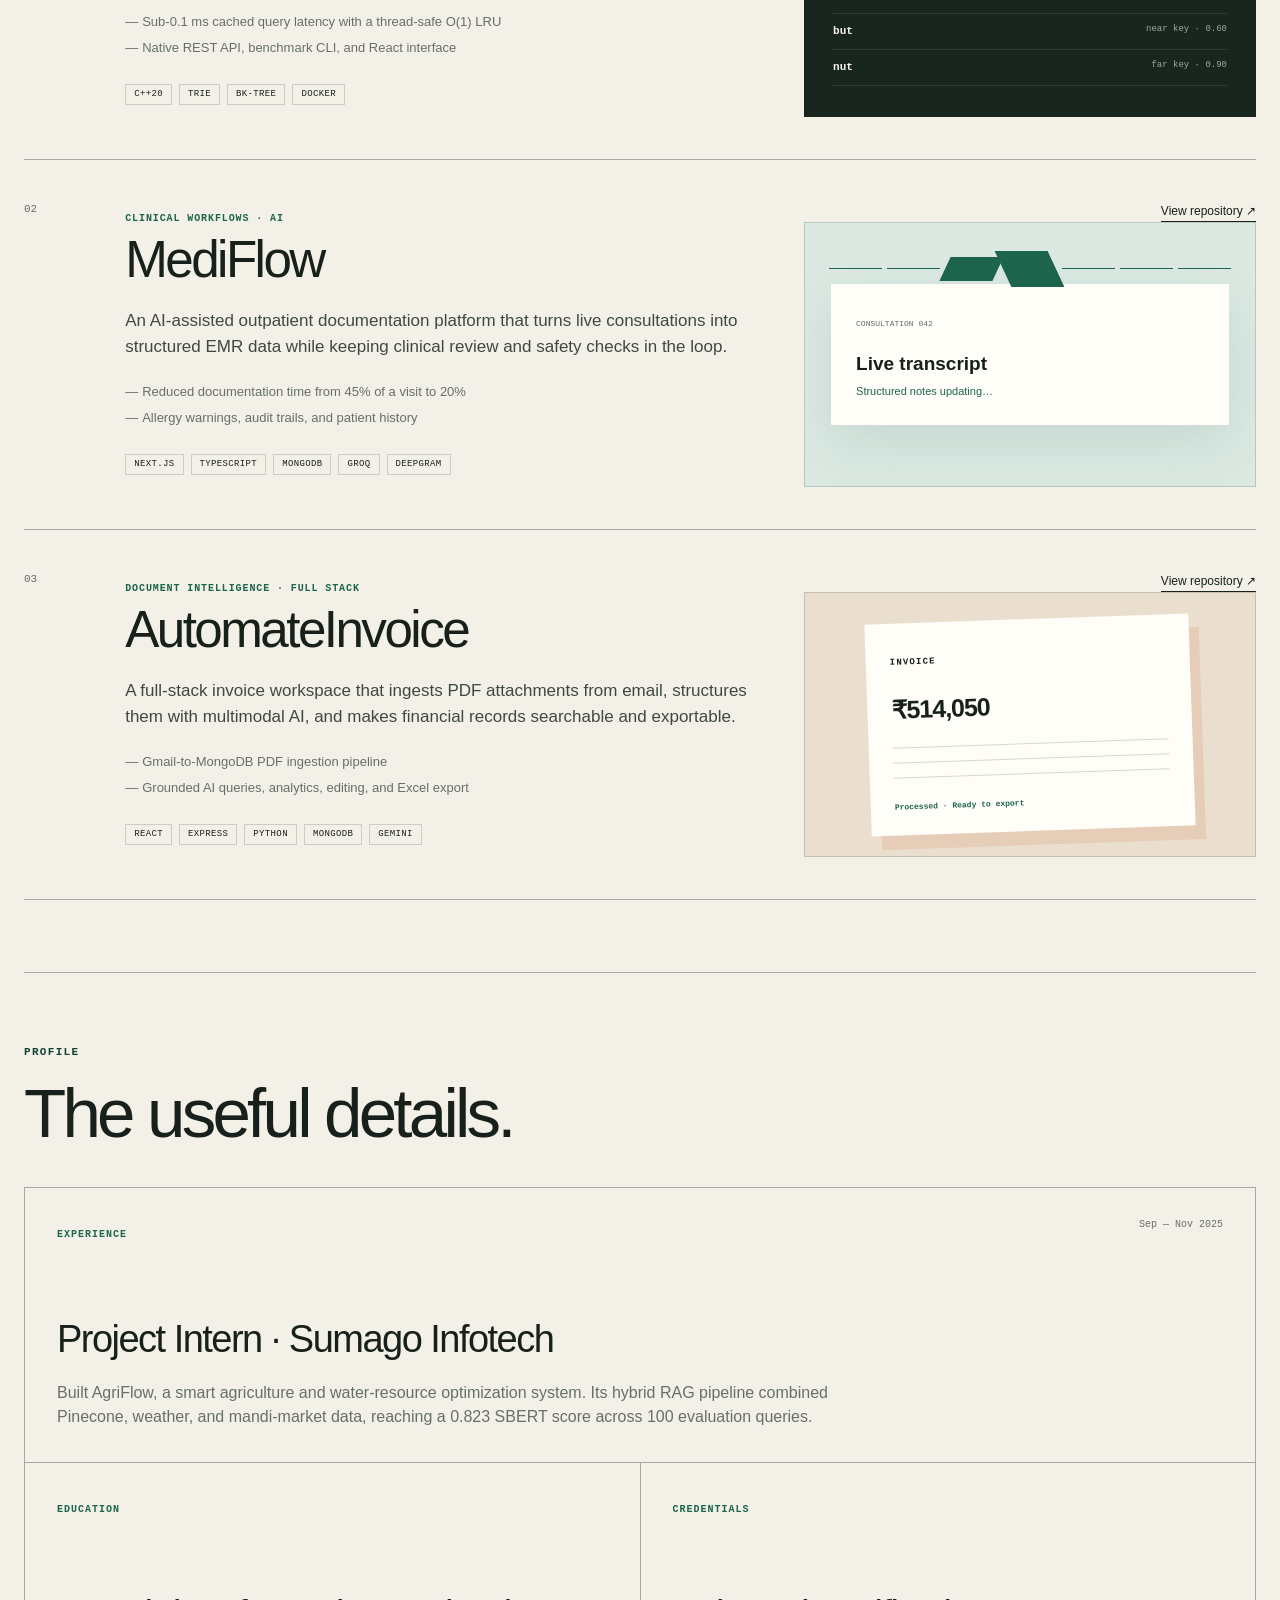
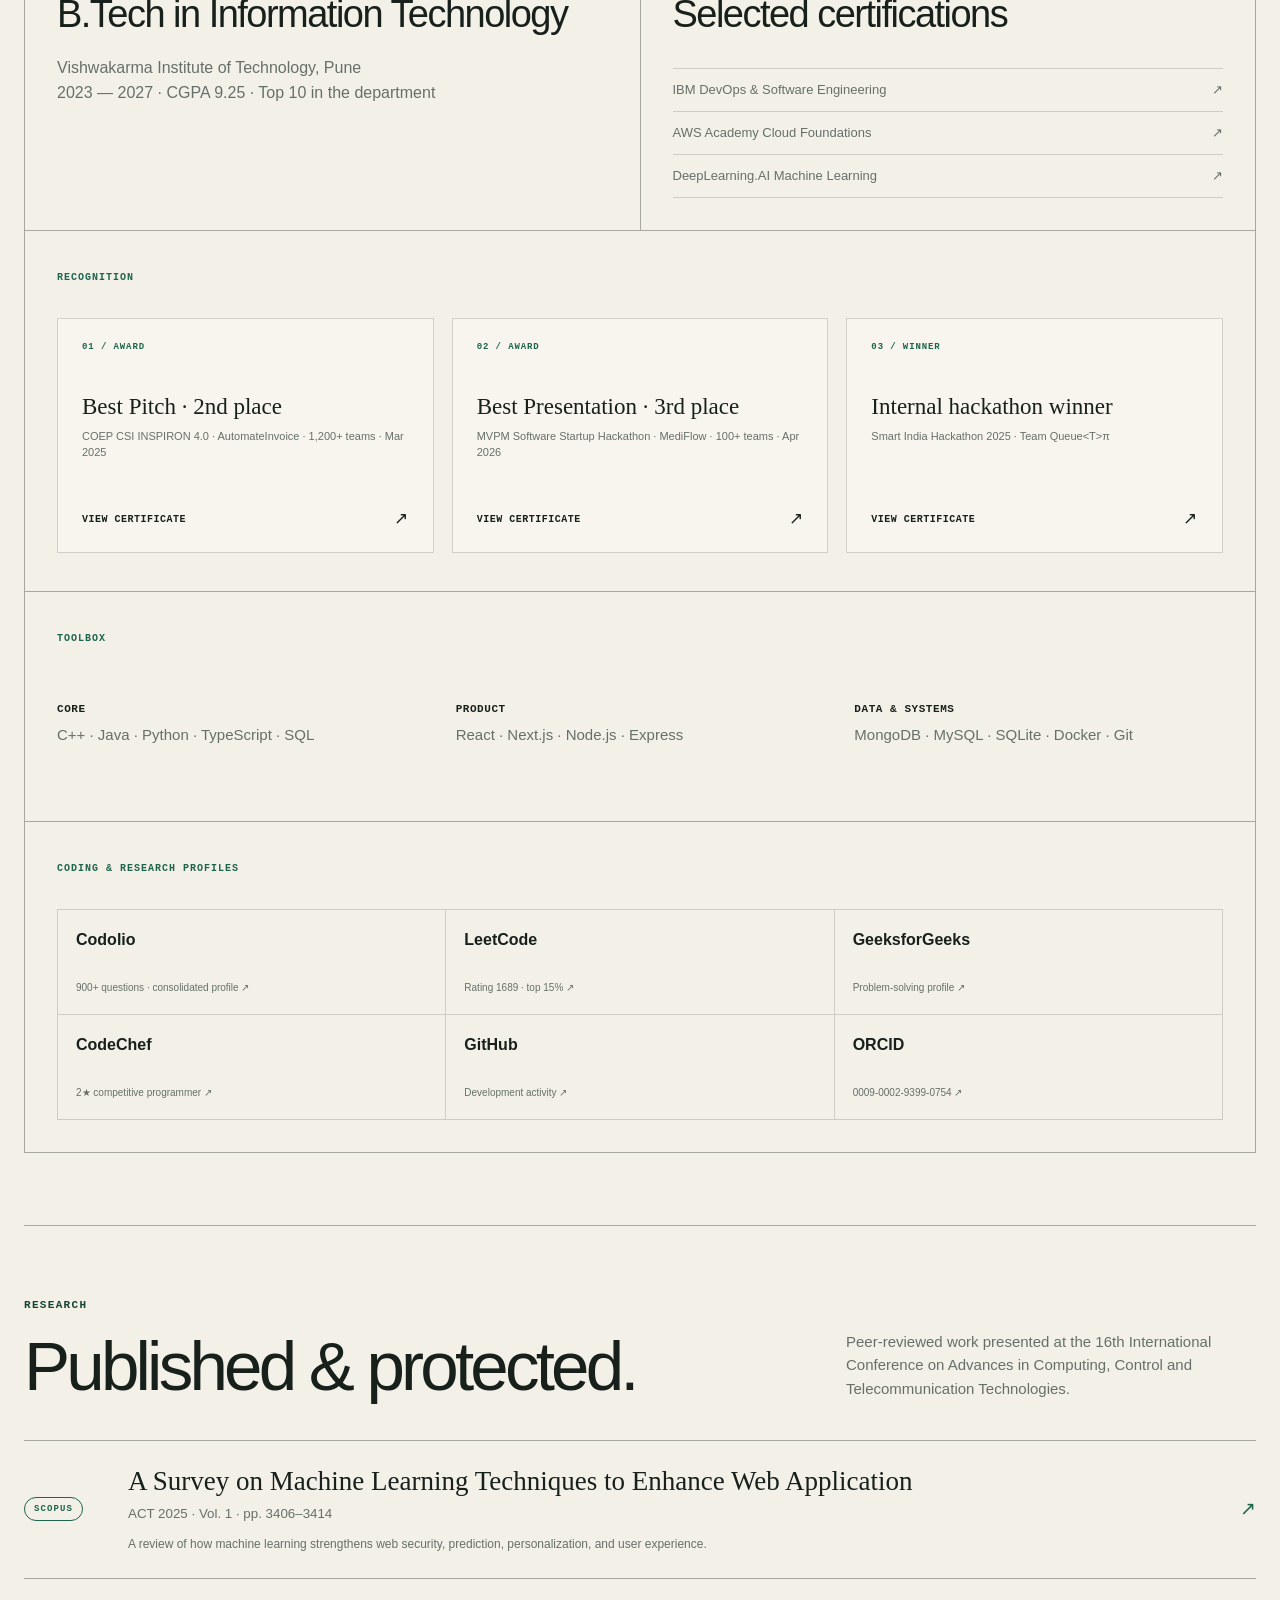
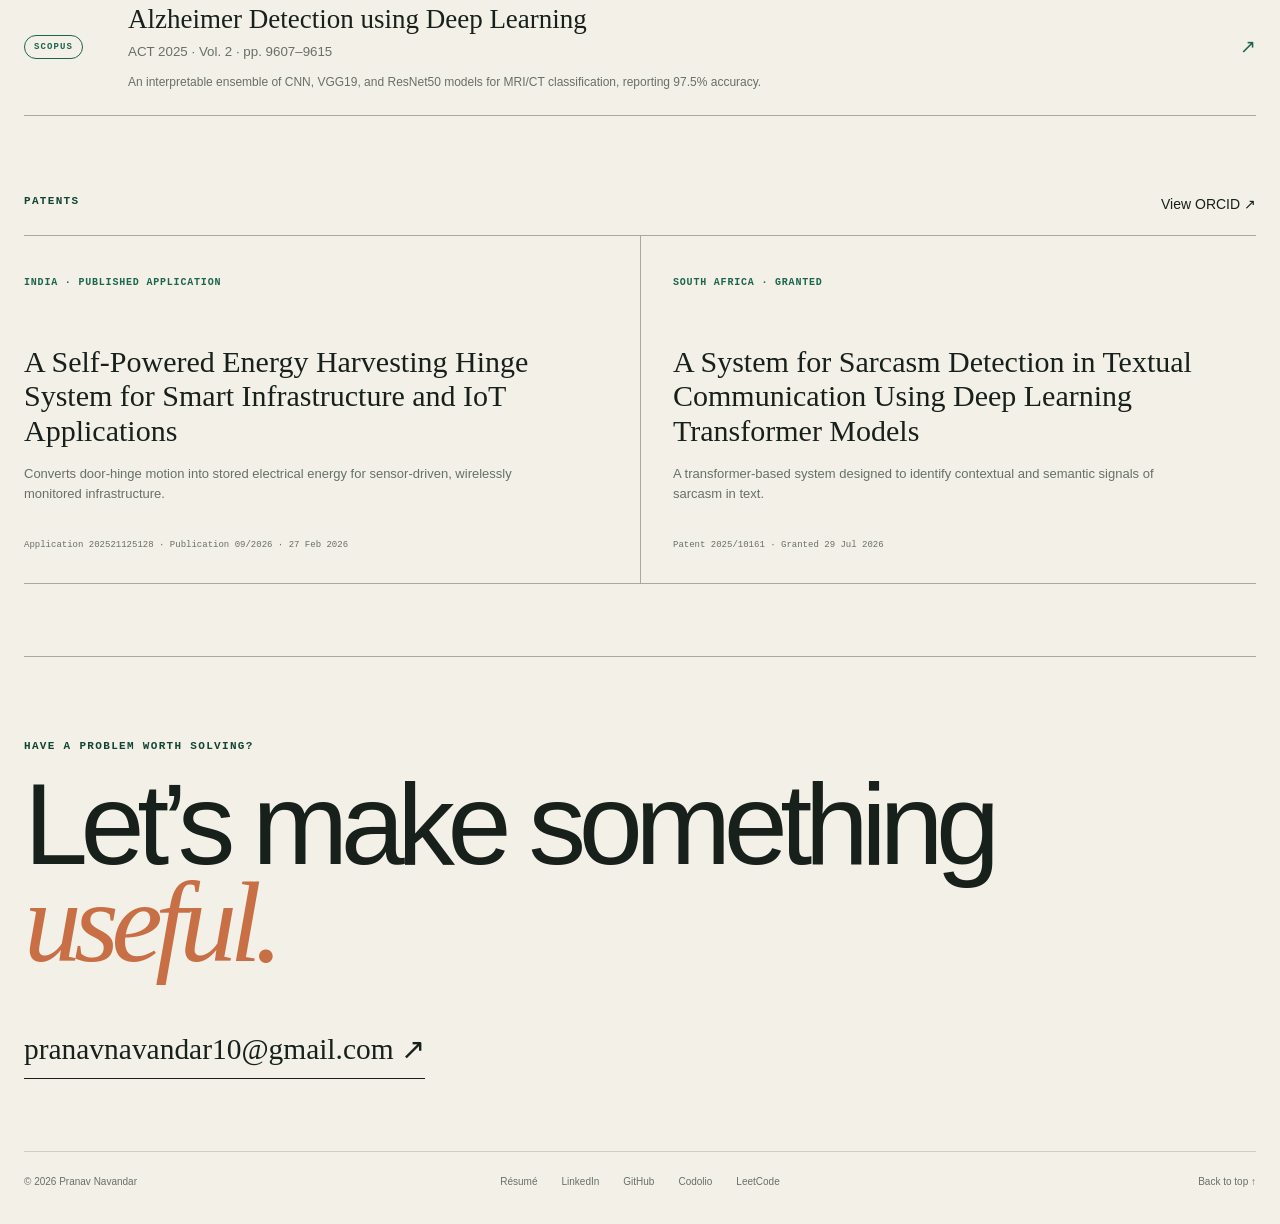
==== commit dd6658d7: "Animate AutoSearch and refresh cache every other day" ====
--- a/index.html
+++ b/index.html
@@ -12,8 +12,8 @@
   <link rel="canonical" href="https://pranavnavandar.me/">
   <link rel="icon" type="image/svg+xml" href="favicon.svg?v=1">
   <title>Pranav Navandar — Software Developer</title>
-  <link rel="stylesheet" href="style.css?v=portfolio-redesign-4">
-  <script src="script.js?v=portfolio-redesign-4" defer></script>
+  <link rel="stylesheet" href="style.css?v=portfolio-redesign-5">
+  <script src="script.js?v=portfolio-redesign-5" defer></script>
 </head>
 <body>
   <a class="skip-link" href="#main">Skip to content</a>
@@ -122,9 +122,17 @@
           </div>
           <a class="project-link" href="https://github.com/gitpranaav/spellchecker" target="_blank" rel="noreferrer" aria-label="View AutoSearch Engine on GitHub">View repository <span aria-hidden="true">↗</span></a>
           <div class="project-visual visual-search" aria-hidden="true">
-            <div class="search-demo">
-              <span class="search-query">seach</span><span class="search-cursor"></span>
-              <ol><li><b>search</b><small>keyboard distance 1</small></li><li>peach<small>edit distance 1</small></li><li>teach<small>edit distance 1</small></li></ol>
+            <div class="search-demo" data-search-demo data-mode="fuzzy">
+              <div class="search-demo-meta">
+                <span class="search-mode" data-search-mode>BK-tree · QWERTY DP</span>
+                <span class="search-latency" data-search-latency>0.08 ms</span>
+              </div>
+              <div class="search-input-line"><span class="search-prompt">query /</span><span class="search-query" data-search-query>gut</span><span class="search-cursor"></span></div>
+              <ol data-search-results>
+                <li class="is-visible"><b>hut</b><small>adjacent key · 0.50</small></li>
+                <li class="is-visible"><b>but</b><small>near key · 0.60</small></li>
+                <li class="is-visible"><b>nut</b><small>far key · 0.90</small></li>
+              </ol>
             </div>
           </div>
         </article>
--- a/style.css
+++ b/style.css
@@ -269,12 +269,21 @@
 .project-visual { align-self: end; min-height: 265px; position: relative; overflow: hidden; background: var(--paper-deep); border: 1px solid var(--line); }
 .visual-search { display: grid; place-items: center; padding: 28px; background: #19251f; color: #f8f3e8; }
 .search-demo { width: 100%; font-family: var(--mono); }
+.search-demo-meta { display: flex; justify-content: space-between; align-items: center; gap: 14px; font-size: 8px; letter-spacing: .08em; text-transform: uppercase; }
+.search-mode { color: #dea382; transition: color .25s; }
+.search-latency { color: #9caaa2; font-variant-numeric: tabular-nums; }
+.search-demo[data-mode="prefix"] .search-mode { color: #86b39f; }
+.search-demo[data-mode="cache"] .search-mode { color: #a7d7bd; }
+.search-input-line { min-height: 58px; padding: 18px 0 14px; display: flex; align-items: baseline; border-bottom: 1px solid rgba(255,255,255,.16); }
+.search-prompt { margin-right: 10px; color: #718178; font-size: 9px; letter-spacing: .06em; text-transform: uppercase; }
 .search-query { font-size: 25px; letter-spacing: -.04em; }
 .search-cursor { display: inline-block; width: 2px; height: 24px; margin-left: 3px; vertical-align: -4px; background: var(--clay); animation: blink 1s steps(1) infinite; }
 @keyframes blink { 50% { opacity: 0; } }
-.search-demo ol { margin: 24px 0 0; padding: 0; list-style: none; }
-.search-demo li { display: flex; justify-content: space-between; padding: 9px 0; border-top: 1px solid rgba(255,255,255,.13); font-size: 11px; }
-.search-demo small { color: #9caaa2; }
+.search-demo ol { min-height: 104px; margin: 10px 0 0; padding: 0; list-style: none; }
+.search-demo li { padding: 9px 0; display: flex; justify-content: space-between; gap: 12px; border-bottom: 1px solid rgba(255,255,255,.1); font-size: 11px; opacity: 0; transform: translateY(7px); transition: opacity .25s, transform .25s; }
+.search-demo li.is-visible { opacity: 1; transform: translateY(0); }
+.search-demo li b { font-weight: 650; }
+.search-demo small { color: #9caaa2; font-size: 9px; text-align: right; }
 .visual-medical { background: #dce9e3; display: flex; align-items: center; justify-content: center; }
 .pulse-line { position: absolute; top: 26px; left: 24px; right: 24px; height: 40px; display: flex; align-items: center; gap: 5px; }
 .pulse-line i { flex: 1; display: block; height: 1px; background: var(--forest); }
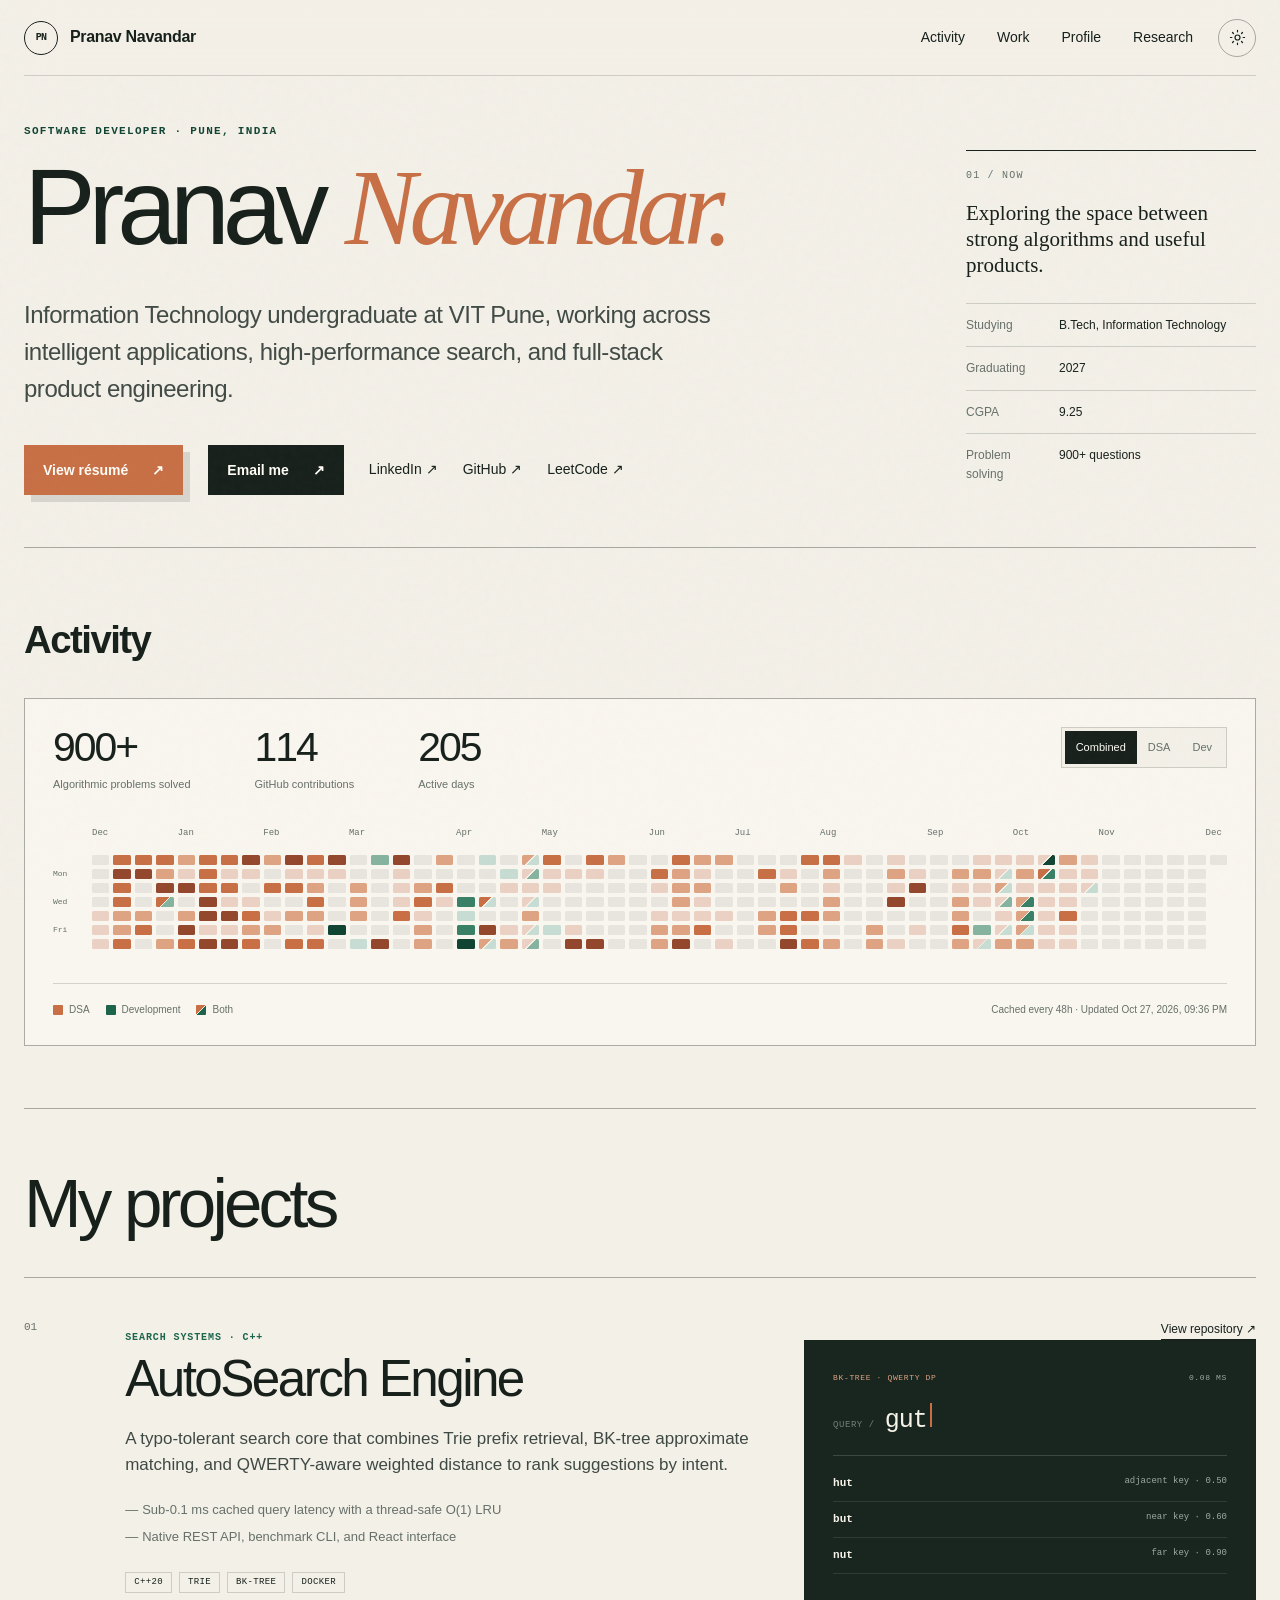
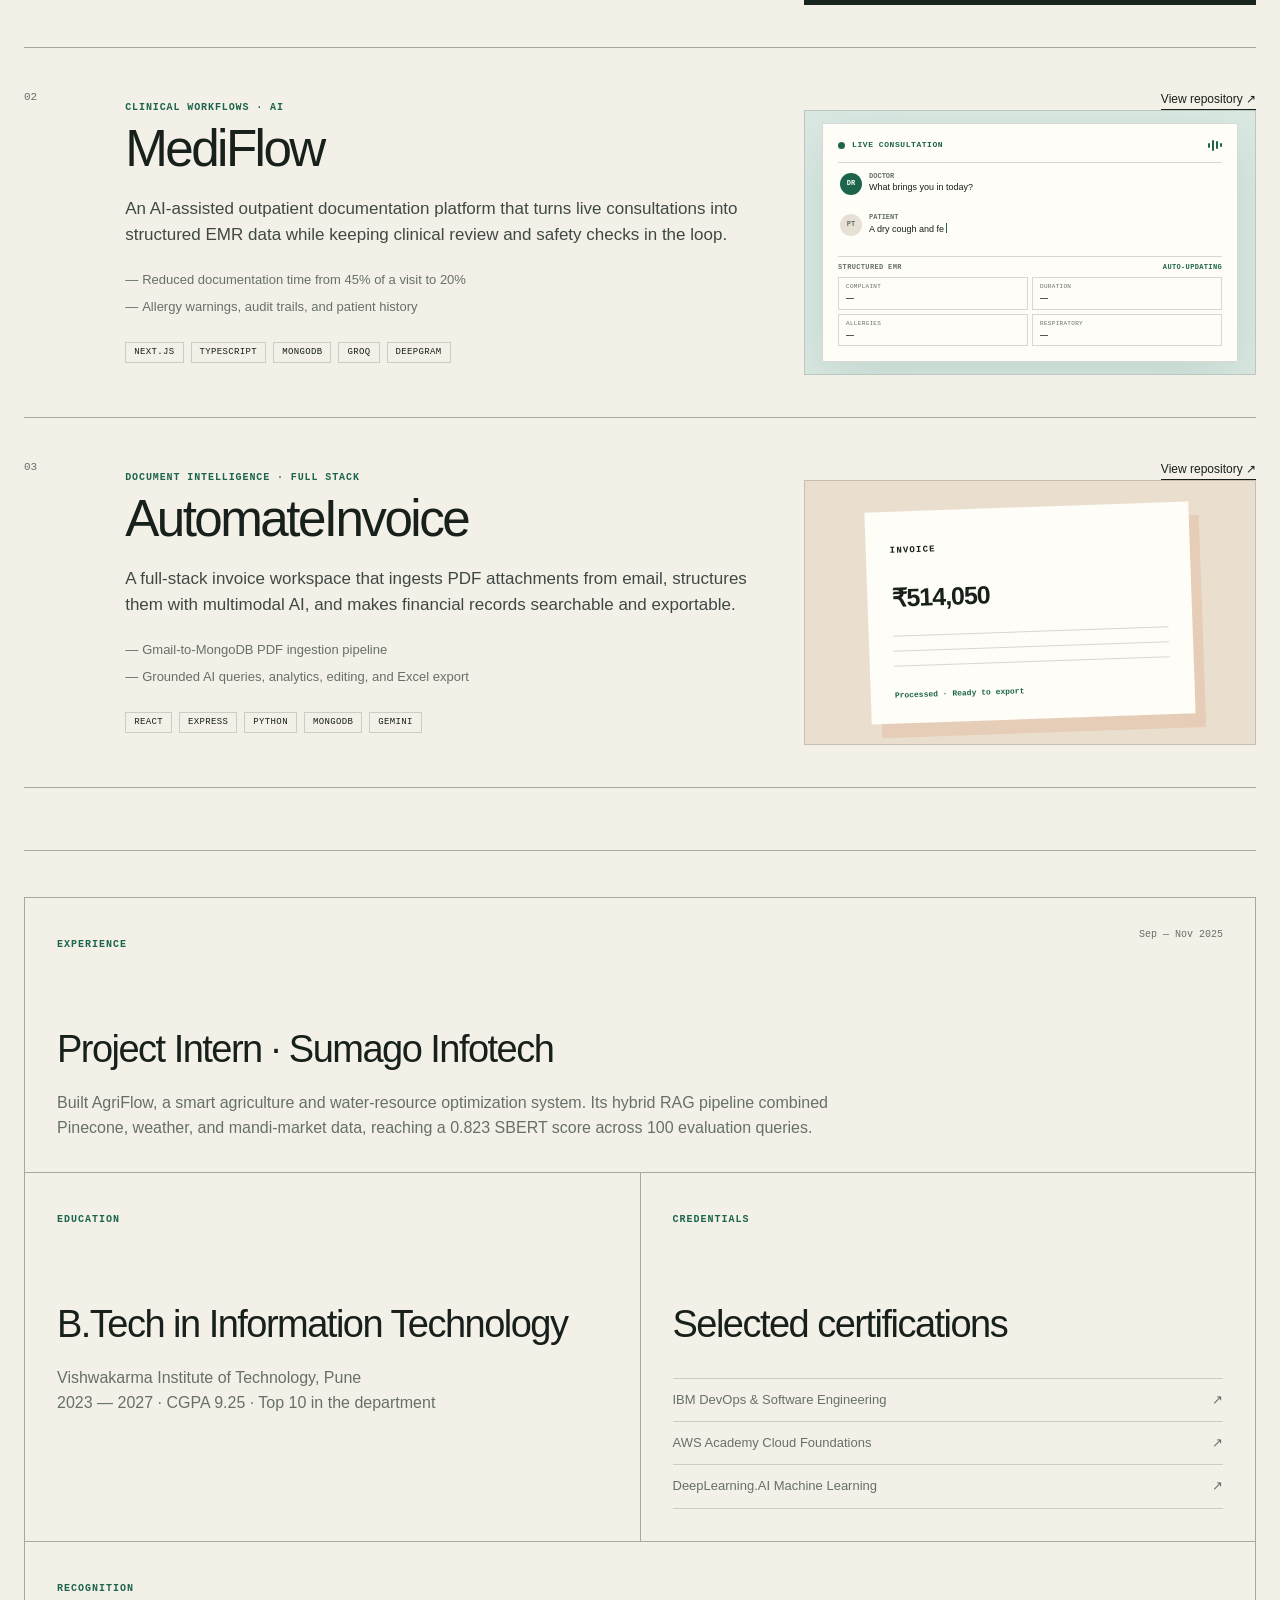
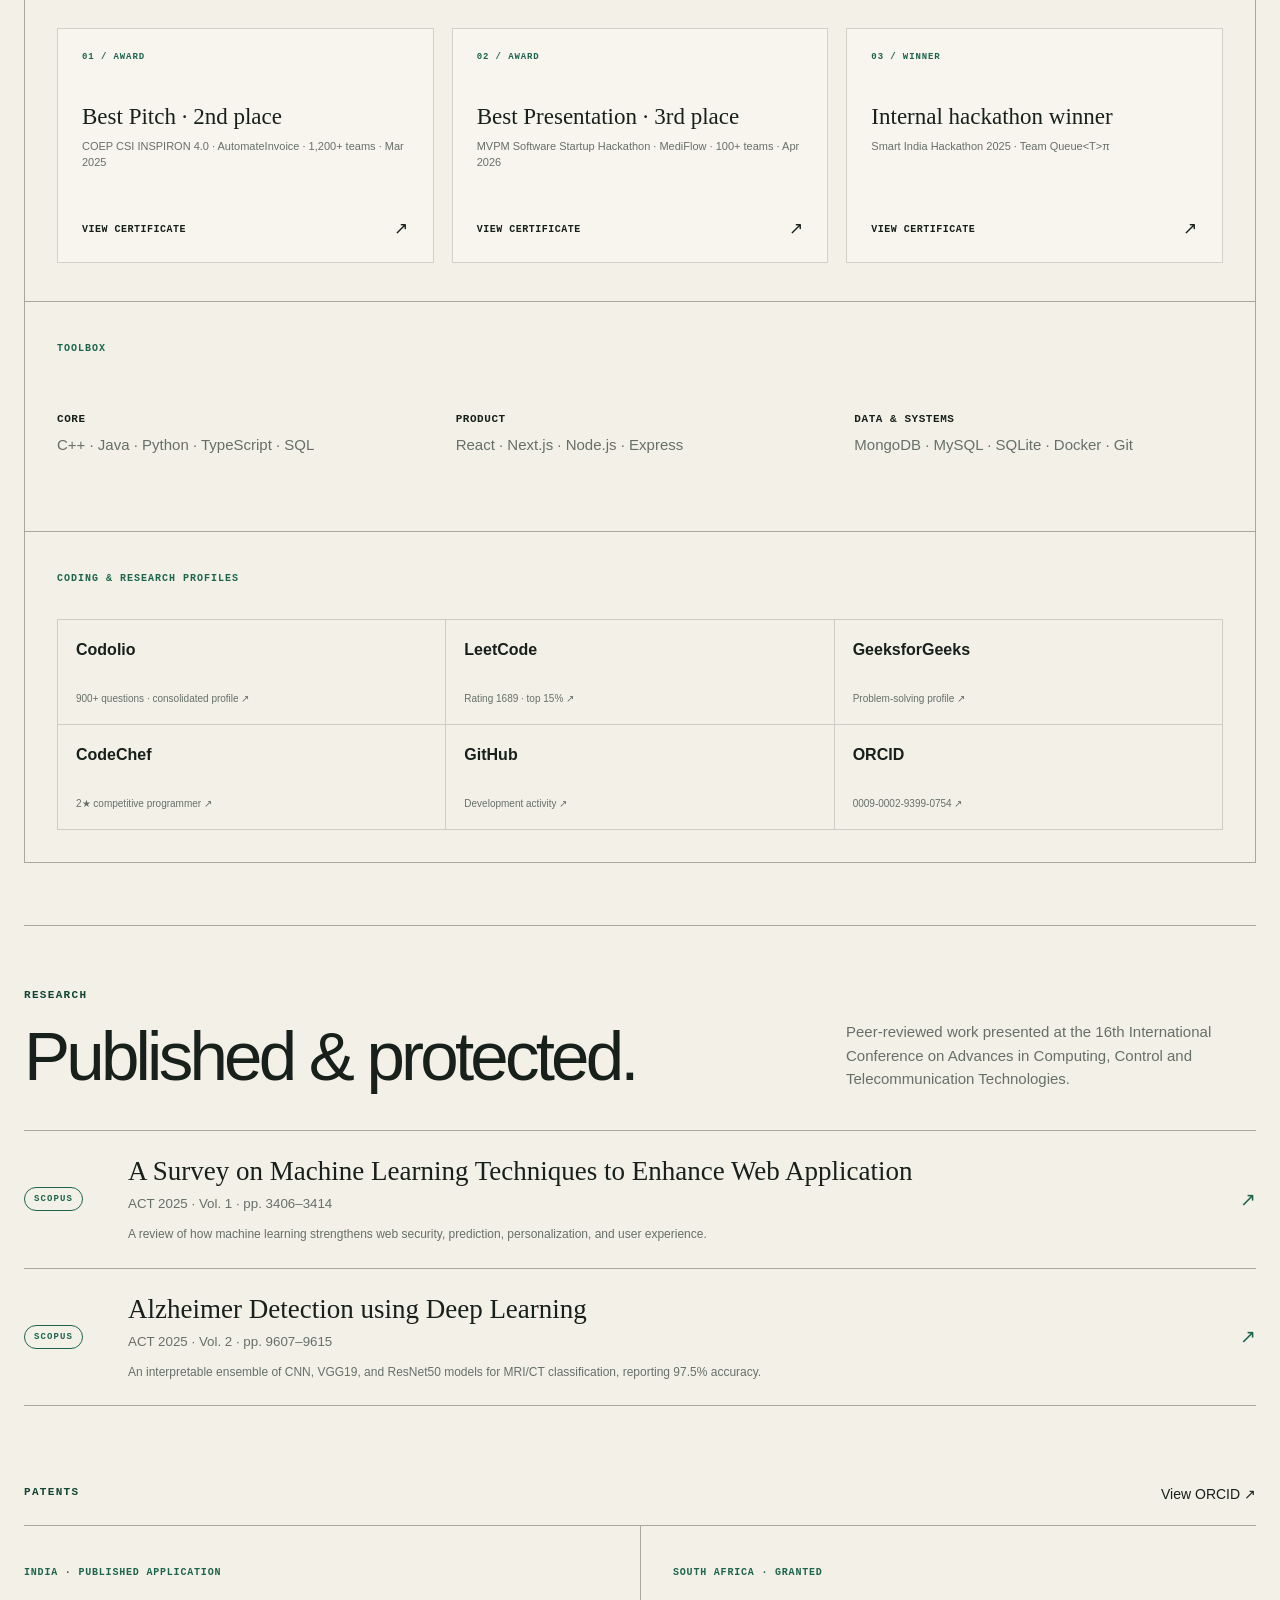
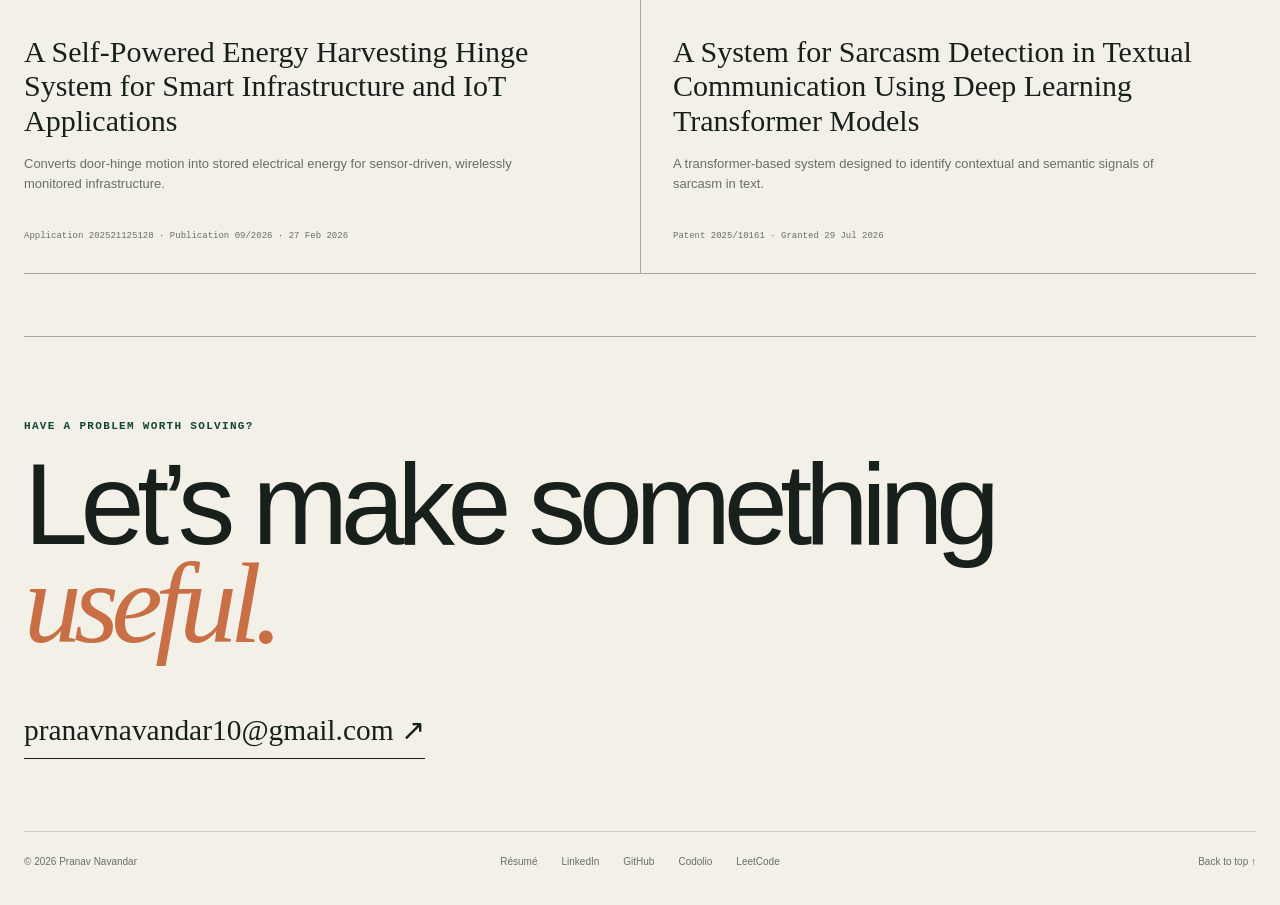
==== commit 31a8330d: "Improve portfolio theme and project animations" ====
--- a/index.html
+++ b/index.html
@@ -12,8 +12,19 @@
   <link rel="canonical" href="https://pranavnavandar.me/">
   <link rel="icon" type="image/svg+xml" href="favicon.svg?v=1">
   <title>Pranav Navandar — Software Developer</title>
-  <link rel="stylesheet" href="style.css?v=portfolio-redesign-5">
-  <script src="script.js?v=portfolio-redesign-5" defer></script>
+  <script>
+    (() => {
+      try {
+        const savedTheme = localStorage.getItem("portfolio-theme");
+        const theme = savedTheme || (matchMedia("(prefers-color-scheme: dark)").matches ? "dark" : "light");
+        document.documentElement.dataset.theme = theme;
+      } catch {
+        document.documentElement.dataset.theme = matchMedia("(prefers-color-scheme: dark)").matches ? "dark" : "light";
+      }
+    })();
+  </script>
+  <link rel="stylesheet" href="style.css?v=portfolio-redesign-8">
+  <script src="script.js?v=portfolio-redesign-8" defer></script>
 </head>
 <body>
   <a class="skip-link" href="#main">Skip to content</a>
@@ -23,16 +34,22 @@
       <span class="wordmark-mark" aria-hidden="true">PN</span>
       <span>Pranav Navandar</span>
     </a>
-    <button class="menu-toggle" type="button" aria-expanded="false" aria-controls="site-nav">
-      <span></span><span></span>
-      <span class="sr-only">Toggle navigation</span>
-    </button>
-    <nav id="site-nav" class="site-nav" aria-label="Primary navigation">
-      <a href="#activity">Activity</a>
-      <a href="#work">Work</a>
-      <a href="#profile">Profile</a>
-      <a href="#writing">Research</a>
-    </nav>
+    <div class="header-actions">
+      <nav id="site-nav" class="site-nav" aria-label="Primary navigation">
+        <a href="#activity">Activity</a>
+        <a href="#work">Work</a>
+        <a href="#profile">Profile</a>
+        <a href="#writing">Research</a>
+      </nav>
+      <button class="theme-toggle" type="button" aria-label="Switch to dark mode" title="Switch to dark mode">
+        <svg class="theme-icon theme-icon-sun" viewBox="0 0 24 24" aria-hidden="true"><circle cx="12" cy="12" r="3.5"></circle><path d="M12 2v2M12 20v2M4.93 4.93l1.42 1.42M17.65 17.65l1.42 1.42M2 12h2M20 12h2M4.93 19.07l1.42-1.42M17.65 6.35l1.42-1.42"></path></svg>
+        <svg class="theme-icon theme-icon-moon" viewBox="0 0 24 24" aria-hidden="true"><path d="M20.2 15.1A8.5 8.5 0 0 1 8.9 3.8 8.5 8.5 0 1 0 20.2 15.1Z"></path></svg>
+      </button>
+      <button class="menu-toggle" type="button" aria-expanded="false" aria-controls="site-nav">
+        <span></span><span></span>
+        <span class="sr-only">Toggle navigation</span>
+      </button>
+    </div>
   </header>
 
   <main id="main">
@@ -99,12 +116,8 @@
     </section>
 
     <section class="work section-shell" id="work" aria-labelledby="work-title">
-      <div class="section-heading">
-        <div>
-          <p class="eyebrow">Selected work</p>
-          <h2 id="work-title">Built from the inside out.</h2>
-        </div>
-        <p>Three systems spanning algorithms, clinical workflows, and document intelligence.</p>
+      <div class="section-heading section-heading-simple">
+        <h2 id="work-title">My projects</h2>
       </div>
 
       <div class="project-list">
@@ -151,8 +164,29 @@
           </div>
           <a class="project-link" href="https://github.com/gitpranaav/Mediflow" target="_blank" rel="noreferrer" aria-label="View MediFlow on GitHub">View repository <span aria-hidden="true">↗</span></a>
           <div class="project-visual visual-medical" aria-hidden="true">
-            <div class="pulse-line"><i></i><i></i><i></i><i></i><i></i><i></i><i></i></div>
-            <div class="record-card"><span>CONSULTATION 042</span><strong>Live transcript</strong><p>Structured notes updating…</p></div>
+            <div class="mediflow-demo" data-mediflow-demo>
+              <div class="mediflow-status">
+                <span><i class="live-dot"></i>Live consultation</span>
+                <span class="audio-bars"><i></i><i></i><i></i><i></i></span>
+              </div>
+              <div class="dialogue-feed">
+                <div class="dialogue-turn is-doctor" data-dialogue="doctor">
+                  <span class="speaker-avatar">DR</span>
+                  <p><b>Doctor</b><span data-dialogue-text></span></p>
+                </div>
+                <div class="dialogue-turn is-patient" data-dialogue="patient">
+                  <span class="speaker-avatar">PT</span>
+                  <p><b>Patient</b><span data-dialogue-text></span></p>
+                </div>
+              </div>
+              <div class="field-heading"><span>Structured EMR</span><small>Auto-updating</small></div>
+              <div class="clinical-fields">
+                <div data-field-card="complaint"><span>Complaint</span><strong data-field="complaint">—</strong></div>
+                <div data-field-card="duration"><span>Duration</span><strong data-field="duration">—</strong></div>
+                <div data-field-card="allergies"><span>Allergies</span><strong data-field="allergies">—</strong></div>
+                <div data-field-card="respiratory"><span>Respiratory</span><strong data-field="respiratory">—</strong></div>
+              </div>
+            </div>
           </div>
         </article>
 
@@ -176,14 +210,7 @@
       </div>
     </section>
 
-    <section class="profile section-shell" id="profile" aria-labelledby="profile-title">
-      <div class="section-heading">
-        <div>
-          <p class="eyebrow">Profile</p>
-          <h2 id="profile-title">The useful details.</h2>
-        </div>
-      </div>
-
+    <section class="profile section-shell section-shell-compact" id="profile" aria-label="Profile">
       <div class="profile-grid">
         <article class="profile-card profile-card-wide">
           <span class="card-label">Experience</span>
--- a/style.css
+++ b/style.css
@@ -1,4 +1,5 @@
 :root {
+  color-scheme: light;
   --paper: #f3f0e8;
   --paper-deep: #e7e1d5;
   --ink: #17201b;
@@ -9,10 +10,58 @@
   --forest-dark: #124433;
   --clay: #c86f45;
   --cream: #fffdf7;
+  --on-accent: #fffdf7;
+  --accent-muted: #c7dcd2;
+  --body-copy: #414a44;
+  --project-copy: #3f4943;
+  --surface-soft: rgba(255, 253, 247, .45);
+  --surface-faint: rgba(255, 253, 247, .38);
+  --surface-hover: rgba(255, 253, 247, .5);
+  --activity-empty: rgba(23, 32, 27, .075);
+  --dsa-1: #ead1c3;
+  --dsa-2: #dea382;
+  --dsa-3: #c86f45;
+  --dsa-4: #93472d;
+  --dev-1: #c7dcd2;
+  --dev-2: #86b39f;
+  --dev-3: #398066;
+  --dev-4: #124433;
+  --medical-bg: #dce9e3;
   --sans: "Aptos", "Segoe UI", Helvetica, Arial, sans-serif;
   --serif: "Iowan Old Style", "Palatino Linotype", Palatino, Georgia, serif;
   --mono: "SFMono-Regular", Consolas, "Liberation Mono", monospace;
   --max-width: 1240px;
+}
+
+:root[data-theme="dark"] {
+  color-scheme: dark;
+  --paper: #111713;
+  --paper-deep: #1a241e;
+  --ink: #edf1ea;
+  --muted: #a0aaa3;
+  --line: rgba(237, 241, 234, .14);
+  --line-strong: rgba(237, 241, 234, .28);
+  --forest: #70b89a;
+  --forest-dark: #9fd1bc;
+  --clay: #e1936d;
+  --cream: #18201b;
+  --on-accent: #111713;
+  --accent-muted: #243d32;
+  --body-copy: #c3cbc5;
+  --project-copy: #c0c8c2;
+  --surface-soft: rgba(255, 255, 255, .025);
+  --surface-faint: rgba(255, 255, 255, .02);
+  --surface-hover: rgba(255, 255, 255, .045);
+  --activity-empty: rgba(237, 241, 234, .09);
+  --dsa-1: #633b2d;
+  --dsa-2: #925137;
+  --dsa-3: #c86f45;
+  --dsa-4: #eaa17e;
+  --dev-1: #244b3c;
+  --dev-2: #2f6a53;
+  --dev-3: #438f70;
+  --dev-4: #75c19f;
+  --medical-bg: #172b22;
 }
 
 * { box-sizing: border-box; }
@@ -25,6 +74,7 @@
   font-size: 16px;
   line-height: 1.55;
   -webkit-font-smoothing: antialiased;
+  transition: color .25s ease, background-color .25s ease;
 }
 body::before {
   content: "";
@@ -86,6 +136,7 @@
   letter-spacing: -.08em;
 }
 .site-nav { display: flex; align-items: center; gap: 32px; font-size: 14px; }
+.header-actions { display: flex; align-items: center; gap: 25px; }
 .site-nav a { position: relative; }
 .site-nav a::after {
   content: "";
@@ -101,6 +152,25 @@
 .site-nav a:focus-visible::after { right: 0; }
 .menu-toggle { display: none; border: 0; background: transparent; padding: 10px 0 10px 10px; }
 .menu-toggle > span:not(.sr-only) { display: block; width: 24px; height: 1px; margin: 5px 0; background: var(--ink); transition: transform .2s; }
+.theme-toggle {
+  width: 38px;
+  height: 38px;
+  padding: 0;
+  display: grid;
+  place-items: center;
+  color: var(--ink);
+  background: transparent;
+  border: 1px solid var(--line-strong);
+  border-radius: 50%;
+  cursor: pointer;
+  transition: color .2s, background .2s, border-color .2s, transform .2s;
+}
+.theme-toggle:hover { color: var(--paper); background: var(--ink); border-color: var(--ink); transform: rotate(8deg); }
+.theme-toggle:focus-visible { outline: 2px solid var(--clay); outline-offset: 3px; }
+.theme-icon { grid-area: 1 / 1; width: 17px; height: 17px; fill: none; stroke: currentColor; stroke-width: 1.7; stroke-linecap: round; stroke-linejoin: round; transition: opacity .2s, transform .3s; }
+.theme-icon-moon { opacity: 0; transform: rotate(-25deg) scale(.65); }
+:root[data-theme="dark"] .theme-icon-sun { opacity: 0; transform: rotate(25deg) scale(.65); }
+:root[data-theme="dark"] .theme-icon-moon { opacity: 1; transform: rotate(0) scale(1); }
 
 .hero,
 .section-shell,
@@ -110,10 +180,10 @@
 }
 .hero {
   min-height: calc(100svh - 76px);
-  padding: clamp(80px, 12vw, 150px) 0 78px;
+  padding: clamp(58px, 8vw, 96px) 0 62px;
   display: grid;
   grid-template-columns: minmax(0, 1fr) 290px;
-  gap: clamp(56px, 9vw, 130px);
+  gap: clamp(42px, 7vw, 96px);
   align-items: end;
 }
 .eyebrow {
@@ -136,7 +206,7 @@
 .hero-summary {
   max-width: 700px;
   margin: 40px 0 0;
-  color: #414a44;
+  color: var(--body-copy);
   font-size: clamp(18px, 2vw, 24px);
   letter-spacing: -.02em;
 }
@@ -155,31 +225,33 @@
 }
 .button-primary { background: var(--ink); color: var(--cream); }
 .button-resume {
-  color: white;
+  color: var(--on-accent);
   background: var(--clay);
   border-color: var(--clay);
   box-shadow: 7px 7px 0 rgba(23, 32, 27, .13);
 }
 .button-resume:hover { box-shadow: 3px 3px 0 rgba(23, 32, 27, .13); }
-.button:hover { transform: translateY(-2px); background: var(--forest); border-color: var(--forest); color: white; }
+.button:hover { transform: translateY(-2px); background: var(--forest); border-color: var(--forest); color: var(--on-accent); }
 .text-link { font-size: 14px; padding: 8px 0; border-bottom: 1px solid transparent; }
 .text-link:hover { border-bottom-color: currentColor; }
-.hero-note { padding: 20px 0 0; border-top: 1px solid var(--ink); align-self: end; }
+.hero-note { padding: 10px 0 0; border-top: 1px solid var(--ink); align-self: end; }
 .note-index { color: var(--muted); font: 500 10px/1 var(--mono); letter-spacing: .12em; }
-.hero-note > p { margin: 20px 0 32px; font-family: var(--serif); font-size: 23px; line-height: 1.25; }
+.hero-note > p { margin: 14px 0 24px; font-family: var(--serif); font-size: 21px; line-height: 1.25; }
 .hero-note dl { margin: 0; }
 .hero-note dl div { padding: 12px 0; display: grid; grid-template-columns: 85px 1fr; gap: 8px; border-top: 1px solid var(--line); font-size: 12px; }
 .hero-note dt { color: var(--muted); }
 .hero-note dd { margin: 0; }
 
-.section-shell { padding: 120px 0; border-top: 1px solid var(--line-strong); }
+.section-shell { padding: 96px 0; border-top: 1px solid var(--line-strong); }
+.section-shell-compact { padding-top: 68px; }
 .section-heading { margin-bottom: 58px; display: grid; grid-template-columns: 1fr minmax(280px, 410px); gap: 40px; align-items: end; }
+.section-heading-simple { display: block; margin-bottom: 38px; }
 .section-heading h2 { margin: 0; font-size: clamp(40px, 5.4vw, 76px); font-weight: 540; letter-spacing: -.055em; line-height: .95; }
 .section-heading > p { margin: 0; color: var(--muted); font-size: 15px; }
 .activity-heading { margin-bottom: 28px; }
 .activity-heading h2 { margin: 0; font-size: clamp(27px, 3vw, 42px); font-weight: 560; letter-spacing: -.04em; }
 
-.activity-card { position: relative; padding: 28px; border: 1px solid var(--line-strong); background: rgba(255, 253, 247, .45); }
+.activity-card { position: relative; padding: 28px; border: 1px solid var(--line-strong); background: var(--surface-soft); }
 .activity-toolbar { display: flex; justify-content: space-between; align-items: flex-start; gap: 30px; margin-bottom: 36px; }
 .activity-stats { display: flex; gap: clamp(28px, 5vw, 70px); }
 .activity-stats div { display: flex; flex-direction: column; }
@@ -215,7 +287,7 @@
   padding: 0;
   border: 0;
   border-radius: 1.5px;
-  background: rgba(23, 32, 27, .075);
+  background: var(--activity-empty);
   cursor: crosshair;
 }
 .activity-cell:hover,
@@ -259,7 +331,7 @@
 .project-copy { align-self: center; }
 .project-kicker { margin: 0 0 10px; color: var(--forest); font: 600 10px/1 var(--mono); letter-spacing: .09em; text-transform: uppercase; }
 .project-copy h3 { margin: 0; font-size: clamp(34px, 4vw, 58px); line-height: 1; letter-spacing: -.05em; font-weight: 540; }
-.project-copy > p:not(.project-kicker) { max-width: 650px; margin: 22px 0; color: #3f4943; font-size: 17px; }
+.project-copy > p:not(.project-kicker) { max-width: 650px; margin: 22px 0; color: var(--project-copy); font-size: 17px; }
 .project-points { margin: 0 0 25px; padding: 0; list-style: none; color: var(--muted); font-size: 13px; }
 .project-points li { margin: 6px 0; padding-left: 17px; position: relative; }
 .project-points li::before { content: "—"; position: absolute; left: 0; }
@@ -284,15 +356,35 @@
 .search-demo li.is-visible { opacity: 1; transform: translateY(0); }
 .search-demo li b { font-weight: 650; }
 .search-demo small { color: #9caaa2; font-size: 9px; text-align: right; }
-.visual-medical { background: #dce9e3; display: flex; align-items: center; justify-content: center; }
-.pulse-line { position: absolute; top: 26px; left: 24px; right: 24px; height: 40px; display: flex; align-items: center; gap: 5px; }
-.pulse-line i { flex: 1; display: block; height: 1px; background: var(--forest); }
-.pulse-line i:nth-child(3) { height: 24px; transform: skew(-25deg); }
-.pulse-line i:nth-child(4) { height: 36px; transform: skew(25deg); }
-.record-card { width: calc(100% - 52px); padding: 25px; background: var(--cream); box-shadow: 0 18px 55px rgba(28,101,76,.12); }
-.record-card span { color: var(--muted); font: 500 8px/1 var(--mono); }
-.record-card strong { display: block; margin-top: 15px; font-size: 19px; }
-.record-card p { margin: 5px 0 0; color: var(--forest); font-size: 11px; }
+.visual-medical { background: var(--medical-bg); display: flex; align-items: center; justify-content: center; }
+.mediflow-demo { width: calc(100% - 34px); padding: 15px; background: var(--cream); border: 1px solid var(--line); box-shadow: 0 18px 55px rgba(28,101,76,.14); font-family: var(--sans); }
+.mediflow-status { padding-bottom: 10px; display: flex; align-items: center; justify-content: space-between; border-bottom: 1px solid var(--line); color: var(--forest); font: 600 8px/1 var(--mono); letter-spacing: .07em; text-transform: uppercase; }
+.mediflow-status > span { display: inline-flex; align-items: center; gap: 7px; }
+.live-dot { width: 7px; height: 7px; flex: 0 0 auto; border-radius: 50%; background: var(--forest); animation: live-status 1.8s ease-out infinite; }
+.audio-bars { height: 13px; gap: 2px !important; }
+.audio-bars i { width: 2px; height: 5px; border-radius: 2px; background: var(--forest); animation: audio-level .8s ease-in-out infinite alternate; }
+.audio-bars i:nth-child(2) { height: 11px; animation-delay: -.4s; }
+.audio-bars i:nth-child(3) { height: 8px; animation-delay: -.2s; }
+.audio-bars i:nth-child(4) { height: 4px; animation-delay: -.6s; }
+.dialogue-feed { min-height: 88px; padding: 10px 0 8px; display: grid; gap: 7px; }
+.dialogue-turn { display: grid; grid-template-columns: 22px 1fr; gap: 7px; opacity: .32; transition: opacity .25s, transform .25s; }
+.dialogue-turn.is-active { opacity: 1; transform: translateX(2px); }
+.speaker-avatar { width: 22px; height: 22px; display: grid; place-items: center; border-radius: 50%; background: var(--paper-deep); color: var(--muted); font: 700 7px/1 var(--mono); }
+.is-doctor .speaker-avatar { background: var(--forest); color: var(--on-accent); }
+.dialogue-turn p { min-width: 0; margin: 0; line-height: 1.25; }
+.dialogue-turn b { display: block; margin-bottom: 2px; color: var(--muted); font: 600 7px/1 var(--mono); text-transform: uppercase; }
+.dialogue-turn p > span { display: block; min-height: 25px; color: var(--ink); font-size: 9px; }
+.dialogue-turn.is-transcribing p > span::after { content: ""; display: inline-block; width: 1px; height: 10px; margin-left: 2px; vertical-align: -1px; background: var(--forest); animation: blink .65s steps(1) infinite; }
+.field-heading { padding: 7px 0 6px; display: flex; justify-content: space-between; border-top: 1px solid var(--line); color: var(--muted); font: 600 7px/1 var(--mono); letter-spacing: .05em; text-transform: uppercase; }
+.field-heading small { color: var(--forest); font: inherit; }
+.clinical-fields { display: grid; grid-template-columns: 1fr 1fr; gap: 4px; }
+.clinical-fields > div { min-width: 0; padding: 6px 7px; background: var(--surface-soft); border: 1px solid var(--line); transition: background .25s, border-color .25s, transform .25s; }
+.clinical-fields span { display: block; color: var(--muted); font: 500 6px/1 var(--mono); letter-spacing: .05em; text-transform: uppercase; }
+.clinical-fields strong { display: block; margin-top: 4px; overflow: hidden; color: var(--ink); font-size: 8px; font-weight: 650; line-height: 1.1; text-overflow: ellipsis; white-space: nowrap; }
+.clinical-fields > div.is-updating { background: color-mix(in srgb, var(--forest) 14%, var(--cream)); border-color: var(--forest); transform: translateY(-1px); animation: field-update .65s ease-out; }
+@keyframes audio-level { to { transform: scaleY(.45); opacity: .5; } }
+@keyframes live-status { 0% { box-shadow: 0 0 0 0 color-mix(in srgb, var(--forest) 45%, transparent); } 70%, 100% { box-shadow: 0 0 0 6px transparent; } }
+@keyframes field-update { 0% { box-shadow: 0 0 0 0 color-mix(in srgb, var(--forest) 35%, transparent); } 100% { box-shadow: 0 0 0 7px transparent; } }
 .visual-invoice { display: grid; place-items: center; background: #eadfcf; }
 .invoice-sheet { width: 72%; min-height: 210px; padding: 24px; transform: rotate(-2deg); background: var(--cream); box-shadow: 10px 14px 0 rgba(200,111,69,.17); }
 .invoice-sheet span { font: 600 9px/1 var(--mono); letter-spacing: .13em; }
@@ -325,15 +417,15 @@
   display: flex;
   flex-direction: column;
   border: 1px solid var(--line);
-  background: rgba(255, 253, 247, .38);
+  background: var(--surface-faint);
   transition: color .2s, background .2s, transform .2s;
 }
-.recognition-link:hover { color: white; background: var(--forest); transform: translateY(-3px); }
+.recognition-link:hover { color: var(--on-accent); background: var(--forest); transform: translateY(-3px); }
 .recognition-index { color: var(--forest); font: 600 9px/1 var(--mono); letter-spacing: .1em; text-transform: uppercase; }
-.recognition-link:hover .recognition-index { color: #c7dcd2; }
+.recognition-link:hover .recognition-index { color: var(--accent-muted); }
 .recognition-link strong { display: block; margin-top: 42px; font-family: var(--serif); font-size: 23px; font-weight: 400; line-height: 1.12; }
 .recognition-link > span:not(.recognition-index):not(.certificate-cta) { display: block; margin-top: 9px; color: var(--muted); font-size: 11px; line-height: 1.45; }
-.recognition-link:hover > span:not(.recognition-index):not(.certificate-cta) { color: rgba(255,255,255,.72); }
+.recognition-link:hover > span:not(.recognition-index):not(.certificate-cta) { color: color-mix(in srgb, var(--on-accent) 72%, transparent); }
 .certificate-cta { margin-top: auto; padding-top: 26px; display: flex; justify-content: space-between; align-items: center; font: 600 10px/1 var(--mono); letter-spacing: .05em; text-transform: uppercase; }
 .certificate-cta b { font-size: 17px; font-weight: 400; transition: transform .2s; }
 .recognition-link:hover .certificate-cta b { transform: translate(3px, -3px); }
@@ -346,7 +438,7 @@
 
 .publication-list { border-top: 1px solid var(--line-strong); }
 .publication-list a { min-height: 112px; padding: 24px 0; display: grid; grid-template-columns: 80px 1fr 30px; align-items: center; gap: 24px; border-bottom: 1px solid var(--line-strong); transition: padding .25s, background .25s; }
-.publication-list a:hover { padding-left: 16px; padding-right: 16px; background: rgba(255,253,247,.5); }
+.publication-list a:hover { padding-left: 16px; padding-right: 16px; background: var(--surface-hover); }
 .publication-source { width: fit-content; padding: 7px 9px 6px; color: var(--forest); border: 1px solid var(--forest); border-radius: 999px; font: 700 9px/1 var(--mono); letter-spacing: .12em; }
 .publication-list strong { display: block; font-family: var(--serif); font-size: clamp(19px, 2.2vw, 27px); font-weight: 400; line-height: 1.2; }
 .publication-list small { display: block; margin-top: 7px; color: var(--muted); }
@@ -376,10 +468,11 @@
 @media (min-width: 901px) and (orientation: landscape) {
   .hero {
     min-height: auto;
-    padding: 72px 0 68px;
+    padding: 48px 0 52px;
     align-items: center;
   }
-  .section-shell { padding: 72px 0; }
+  .section-shell { padding: 62px 0; }
+  .section-shell-compact { padding-top: 46px; }
   .section-heading { margin-bottom: 40px; }
   .project-row { min-height: 370px; }
   .site-footer { padding-top: 82px; }
@@ -403,6 +496,7 @@
   .site-footer { width: min(calc(100% - 28px), var(--max-width)); }
   .site-header { min-height: 66px; }
   .wordmark > span:last-child { display: none; }
+  .header-actions { gap: 13px; }
   .menu-toggle { display: block; cursor: pointer; }
   .menu-toggle[aria-expanded="true"] > span:first-child { transform: translateY(3px) rotate(45deg); }
   .menu-toggle[aria-expanded="true"] > span:nth-child(2) { transform: translateY(-3px) rotate(-45deg); }
@@ -420,11 +514,12 @@
     border-bottom: 1px solid var(--line-strong);
   }
   .site-nav.is-open { display: flex; }
-  .hero { min-height: auto; padding: 76px 0 90px; gap: 70px; }
+  .hero { min-height: auto; padding: 60px 0 72px; gap: 48px; }
   .hero h1 { font-size: clamp(52px, 16vw, 78px); }
   .hero-summary { margin-top: 30px; }
   .hero-actions { gap: 16px 20px; }
-  .section-shell { padding: 85px 0; }
+  .section-shell { padding: 72px 0; }
+  .section-shell-compact { padding-top: 52px; }
   .section-heading { margin-bottom: 38px; }
   .activity-card { padding: 18px 14px; }
   .activity-toolbar { flex-direction: column; }
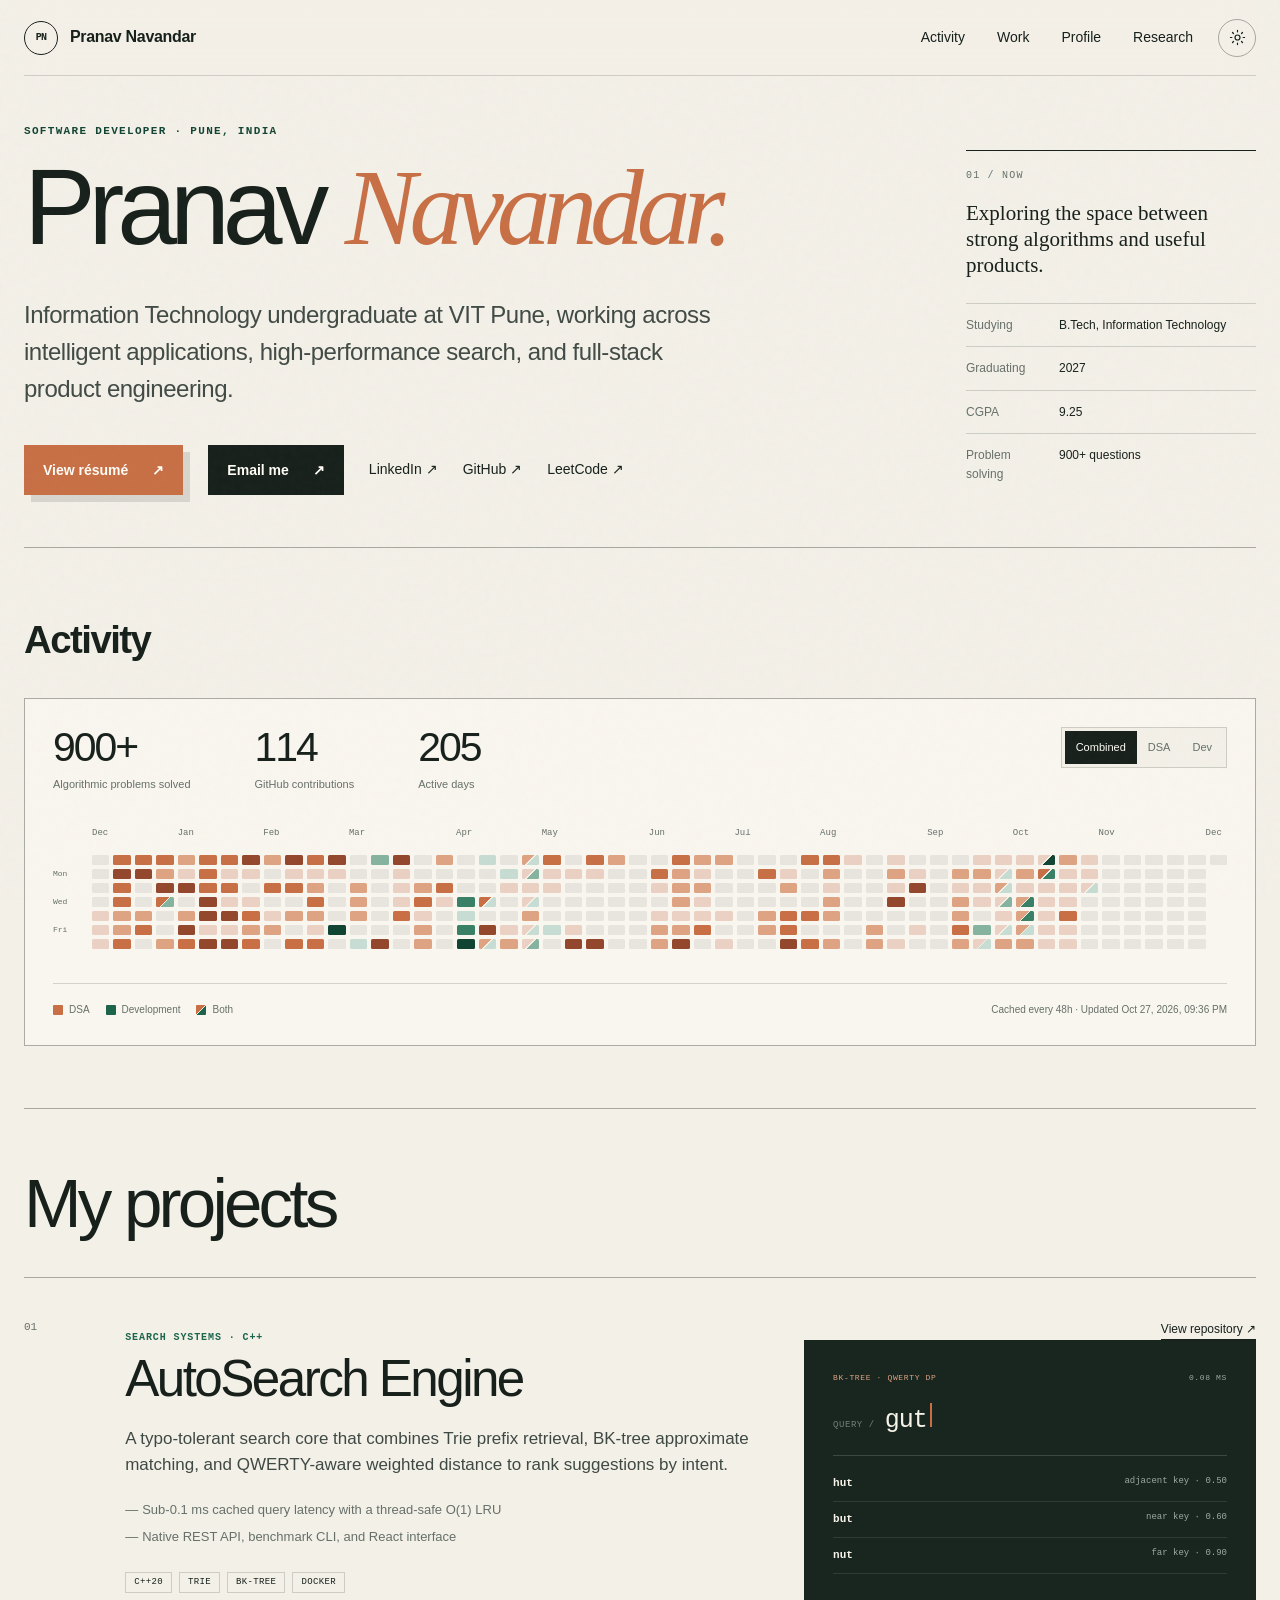
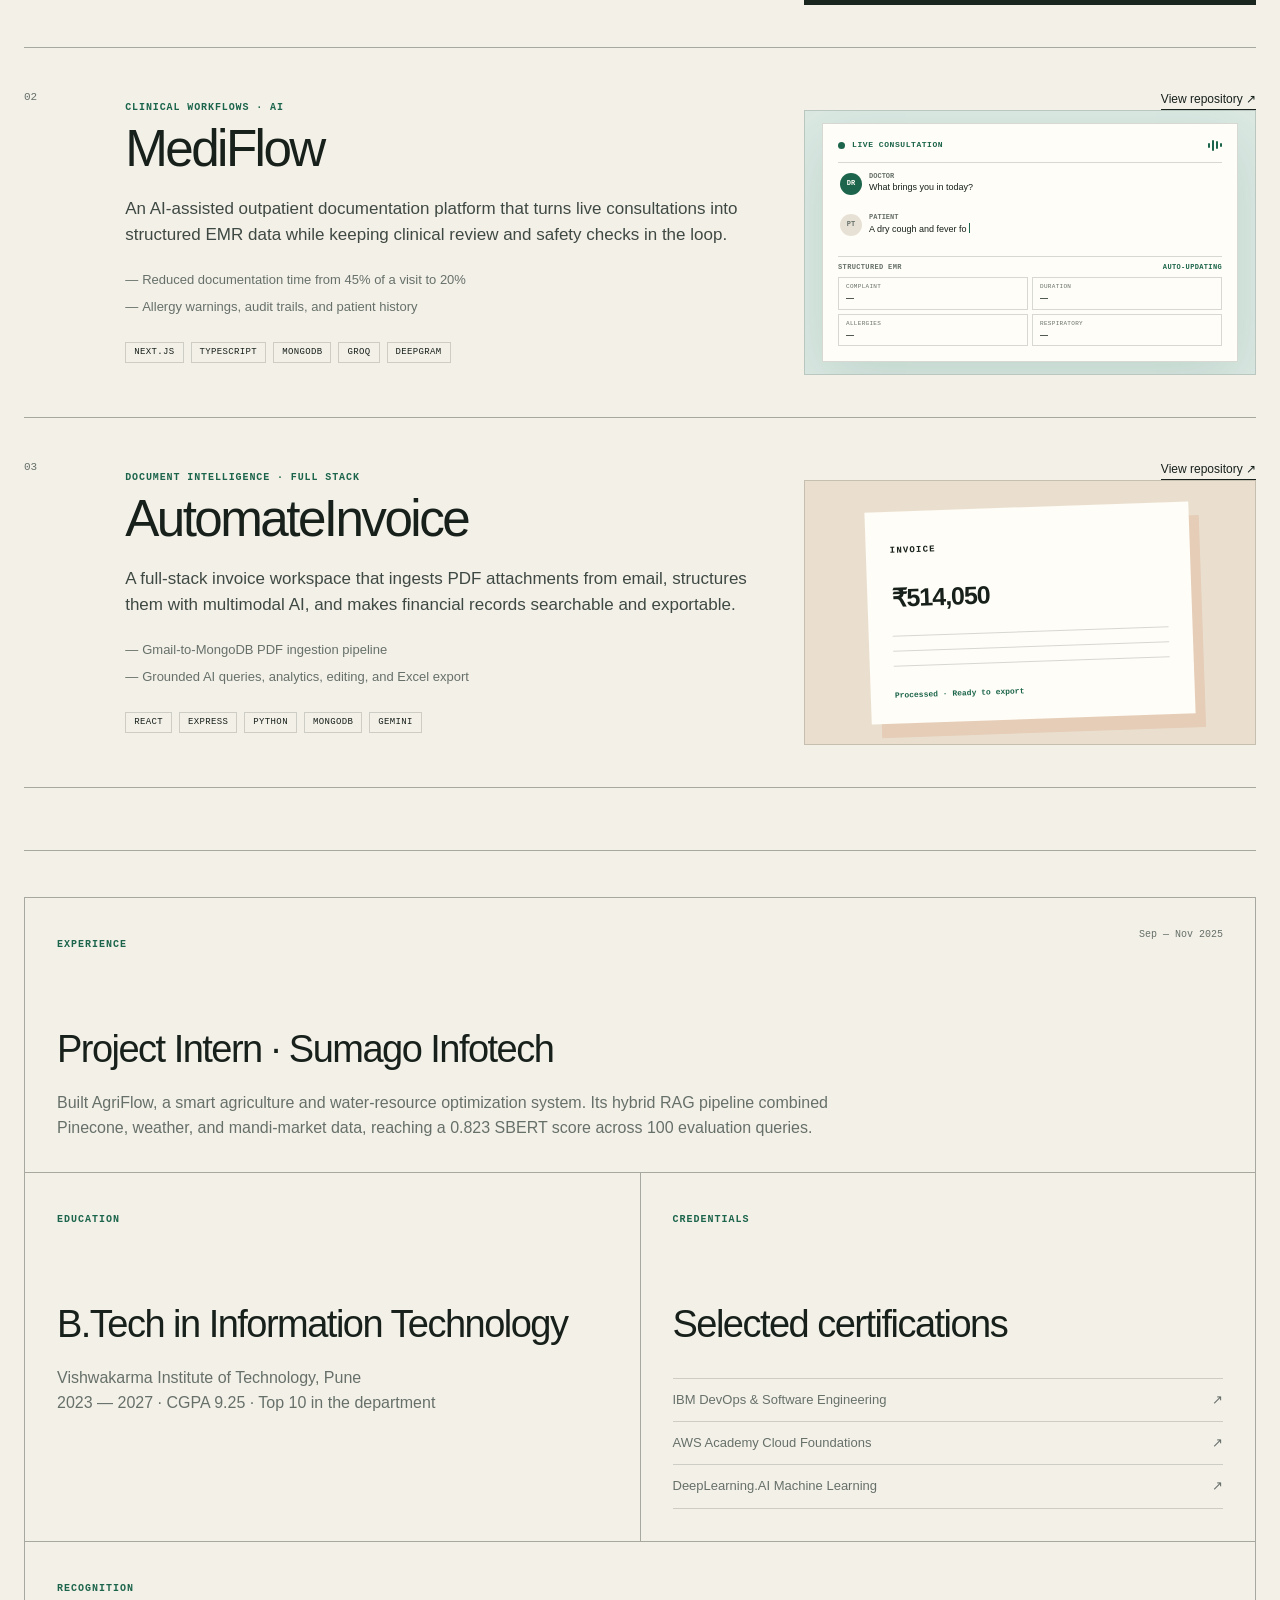
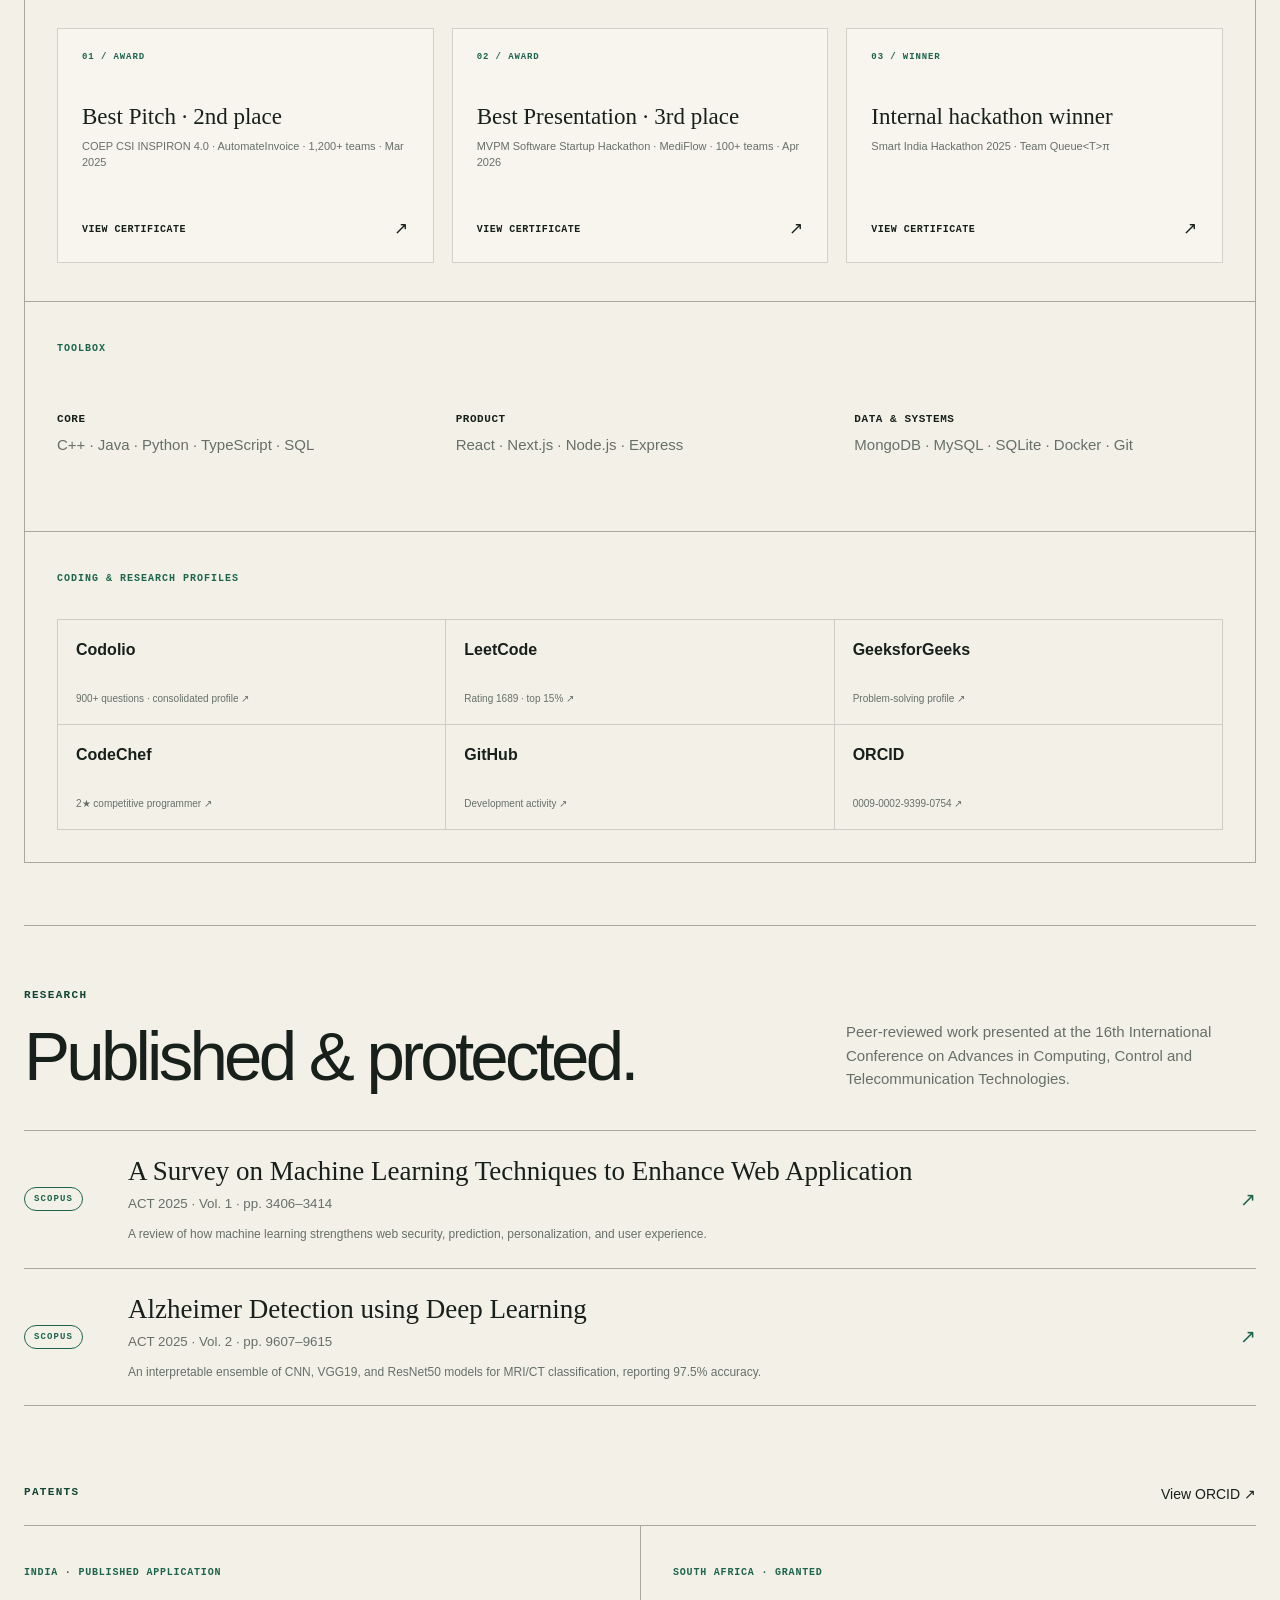
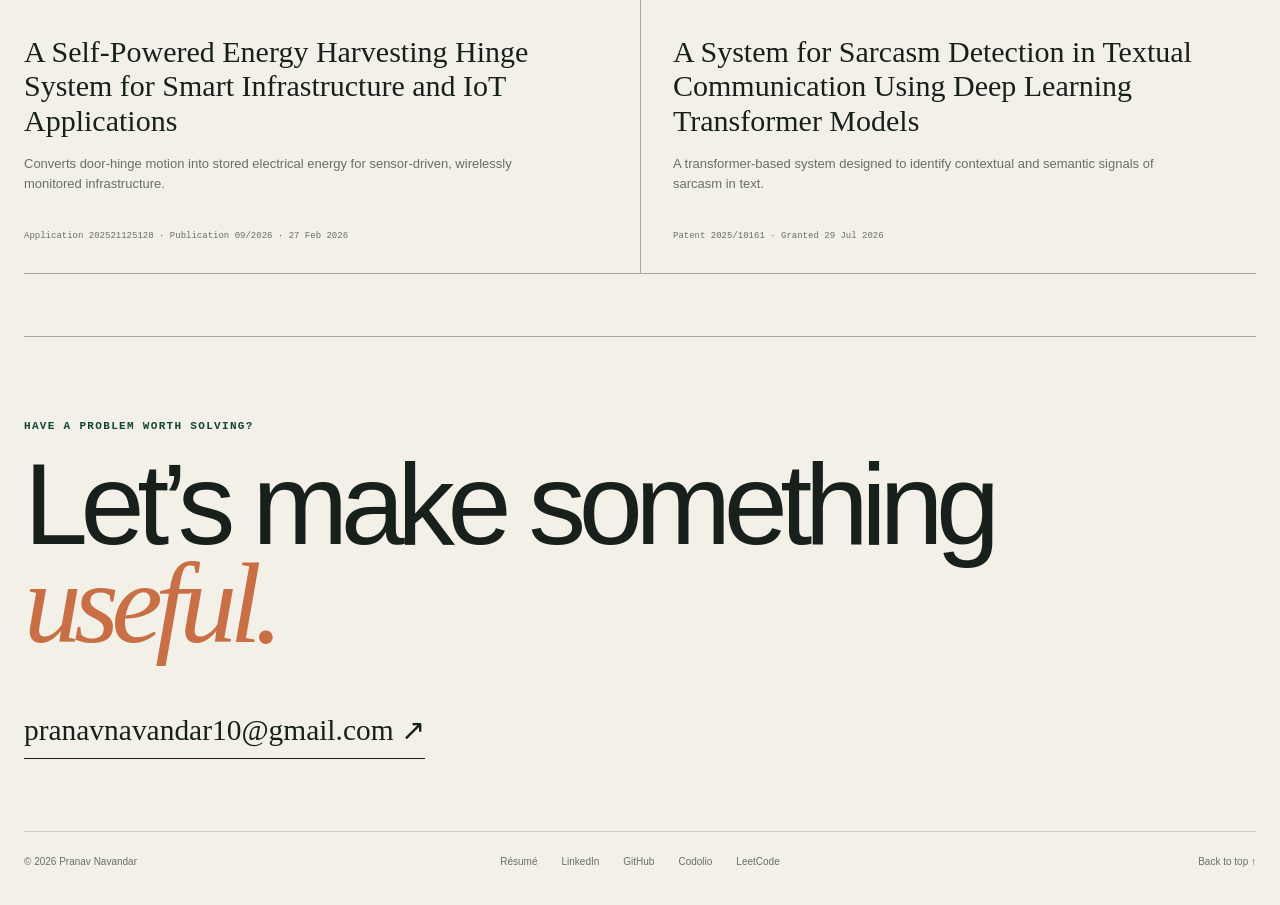
==== commit 563b36e9: "Add search indexing metadata" ====
--- a/index.html
+++ b/index.html
@@ -4,14 +4,63 @@
   <meta charset="utf-8">
   <meta name="viewport" content="width=device-width, initial-scale=1">
   <meta name="description" content="Pranav Navandar is a software developer building intelligent products, dependable systems, and thoughtful developer tools.">
+  <meta name="robots" content="index, follow, max-image-preview:large, max-snippet:-1, max-video-preview:-1">
   <meta name="theme-color" content="#f3f0e8">
   <meta property="og:title" content="Pranav Navandar — Software Developer">
   <meta property="og:description" content="Software, systems, and selected work by Pranav Navandar.">
   <meta property="og:type" content="website">
   <meta property="og:url" content="https://pranavnavandar.me/">
+  <meta property="og:site_name" content="Pranav Navandar">
+  <meta property="og:locale" content="en_IN">
+  <meta name="twitter:card" content="summary">
+  <meta name="twitter:title" content="Pranav Navandar — Software Developer">
+  <meta name="twitter:description" content="Software, systems, and selected work by Pranav Navandar.">
   <link rel="canonical" href="https://pranavnavandar.me/">
+  <link rel="sitemap" type="application/xml" href="/sitemap.xml">
   <link rel="icon" type="image/svg+xml" href="favicon.svg?v=1">
   <title>Pranav Navandar — Software Developer</title>
+  <script type="application/ld+json">
+    {
+      "@context": "https://schema.org",
+      "@type": "ProfilePage",
+      "@id": "https://pranavnavandar.me/#profile-page",
+      "url": "https://pranavnavandar.me/",
+      "name": "Pranav Navandar — Software Developer",
+      "description": "Portfolio of Pranav Navandar, a software developer working across intelligent applications, high-performance search, and full-stack product engineering.",
+      "dateModified": "2026-10-29",
+      "inLanguage": "en-IN",
+      "mainEntity": {
+        "@type": "Person",
+        "@id": "https://pranavnavandar.me/#person",
+        "name": "Pranav Navandar",
+        "url": "https://pranavnavandar.me/",
+        "jobTitle": "Software Developer",
+        "description": "Information Technology undergraduate at VIT Pune building intelligent applications, search systems, and full-stack products.",
+        "address": {
+          "@type": "PostalAddress",
+          "addressLocality": "Pune",
+          "addressCountry": "IN"
+        },
+        "affiliation": {
+          "@type": "CollegeOrUniversity",
+          "name": "Vishwakarma Institute of Technology, Pune"
+        },
+        "sameAs": [
+          "https://www.linkedin.com/in/navandar/",
+          "https://github.com/gitpranaav",
+          "https://leetcode.com/u/pranav-navandar/",
+          "https://orcid.org/0009-0002-9399-0754"
+        ],
+        "knowsAbout": [
+          "Software engineering",
+          "Algorithms and data structures",
+          "Full-stack development",
+          "Artificial intelligence",
+          "Search systems"
+        ]
+      }
+    }
+  </script>
   <script>
     (() => {
       try {
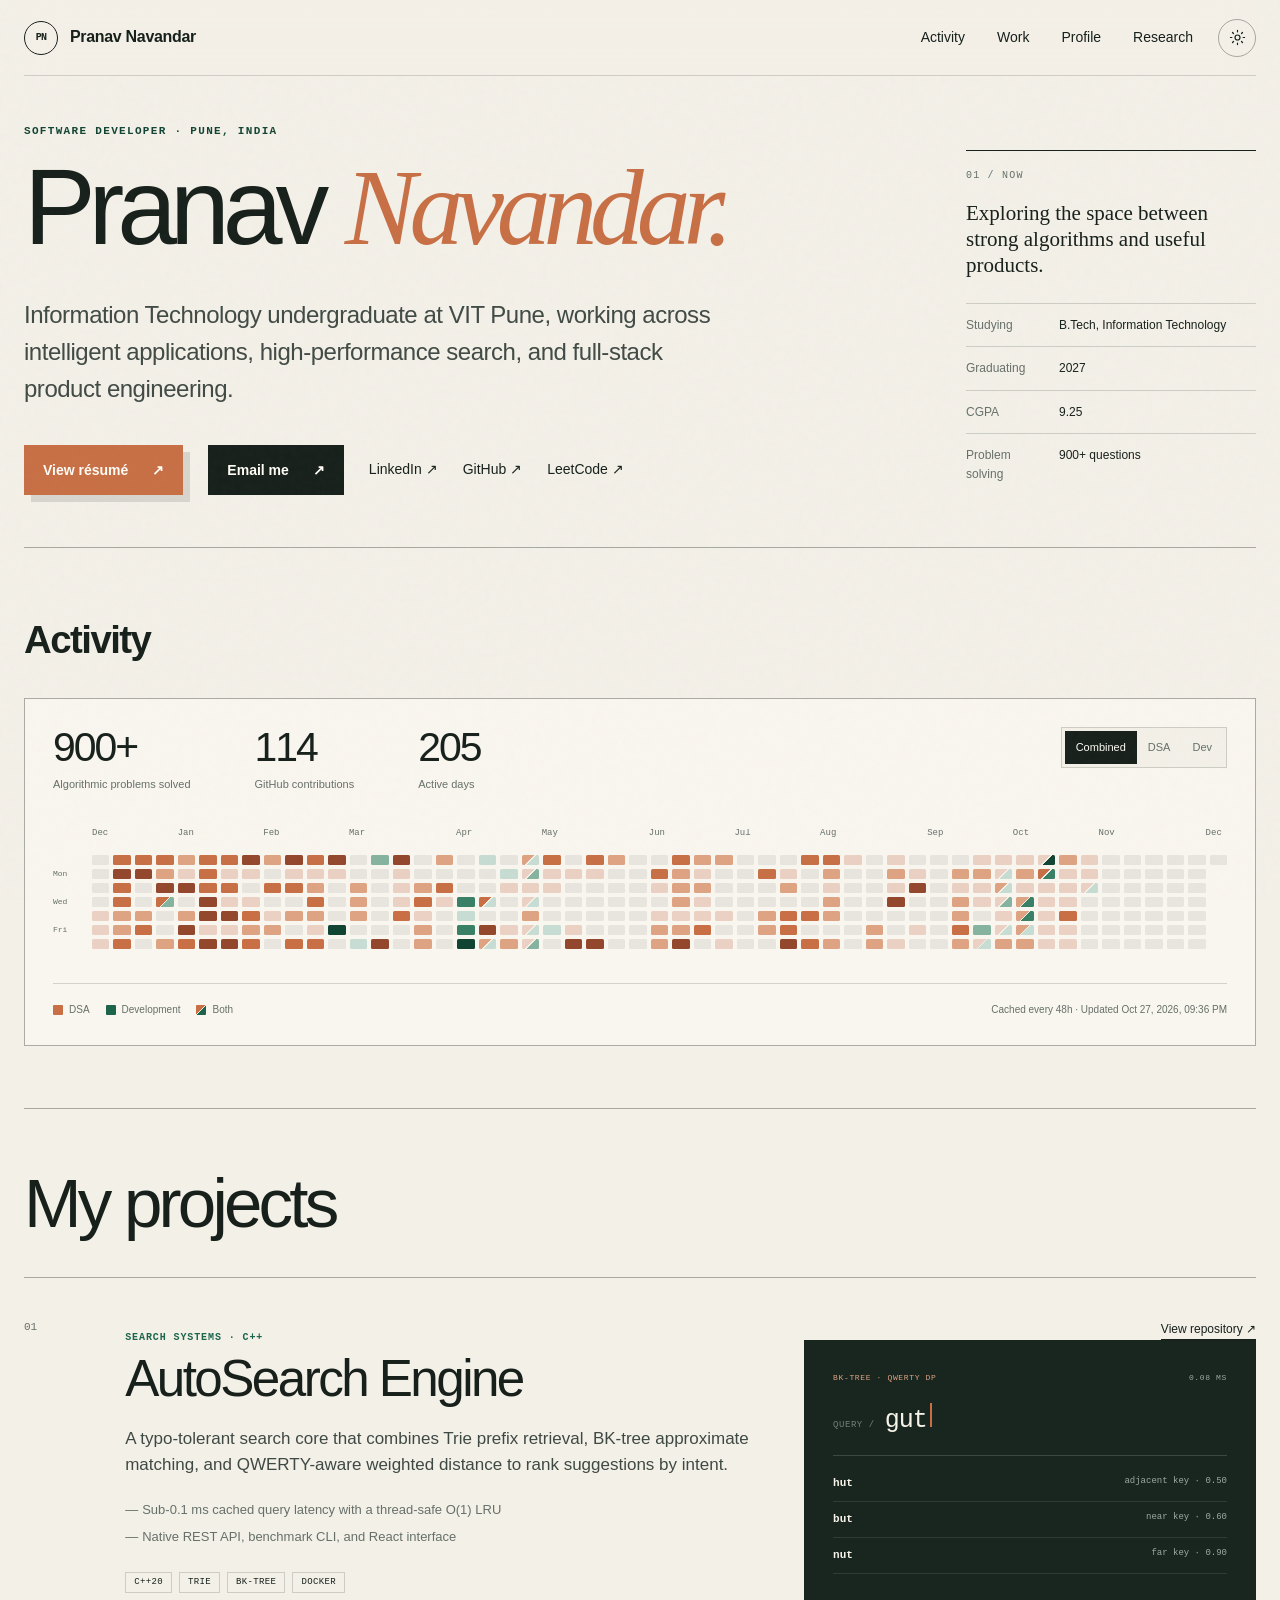
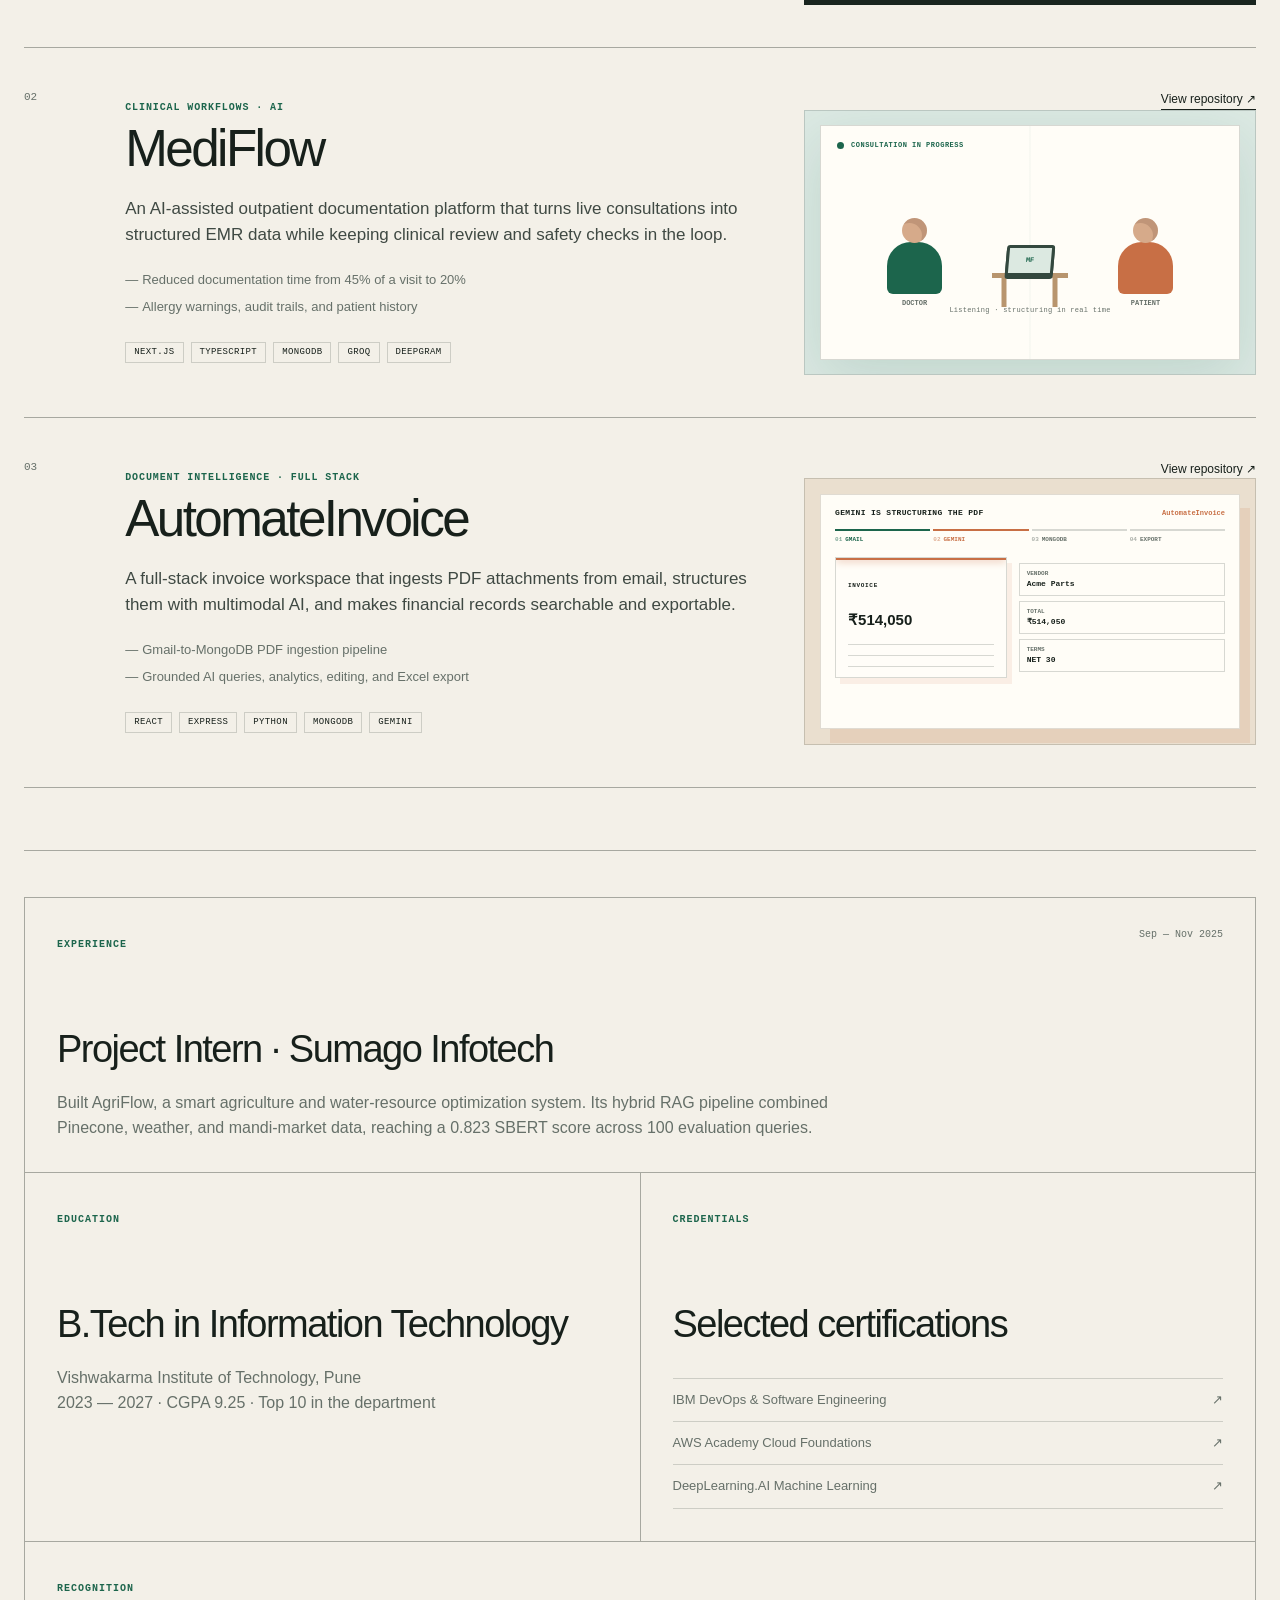
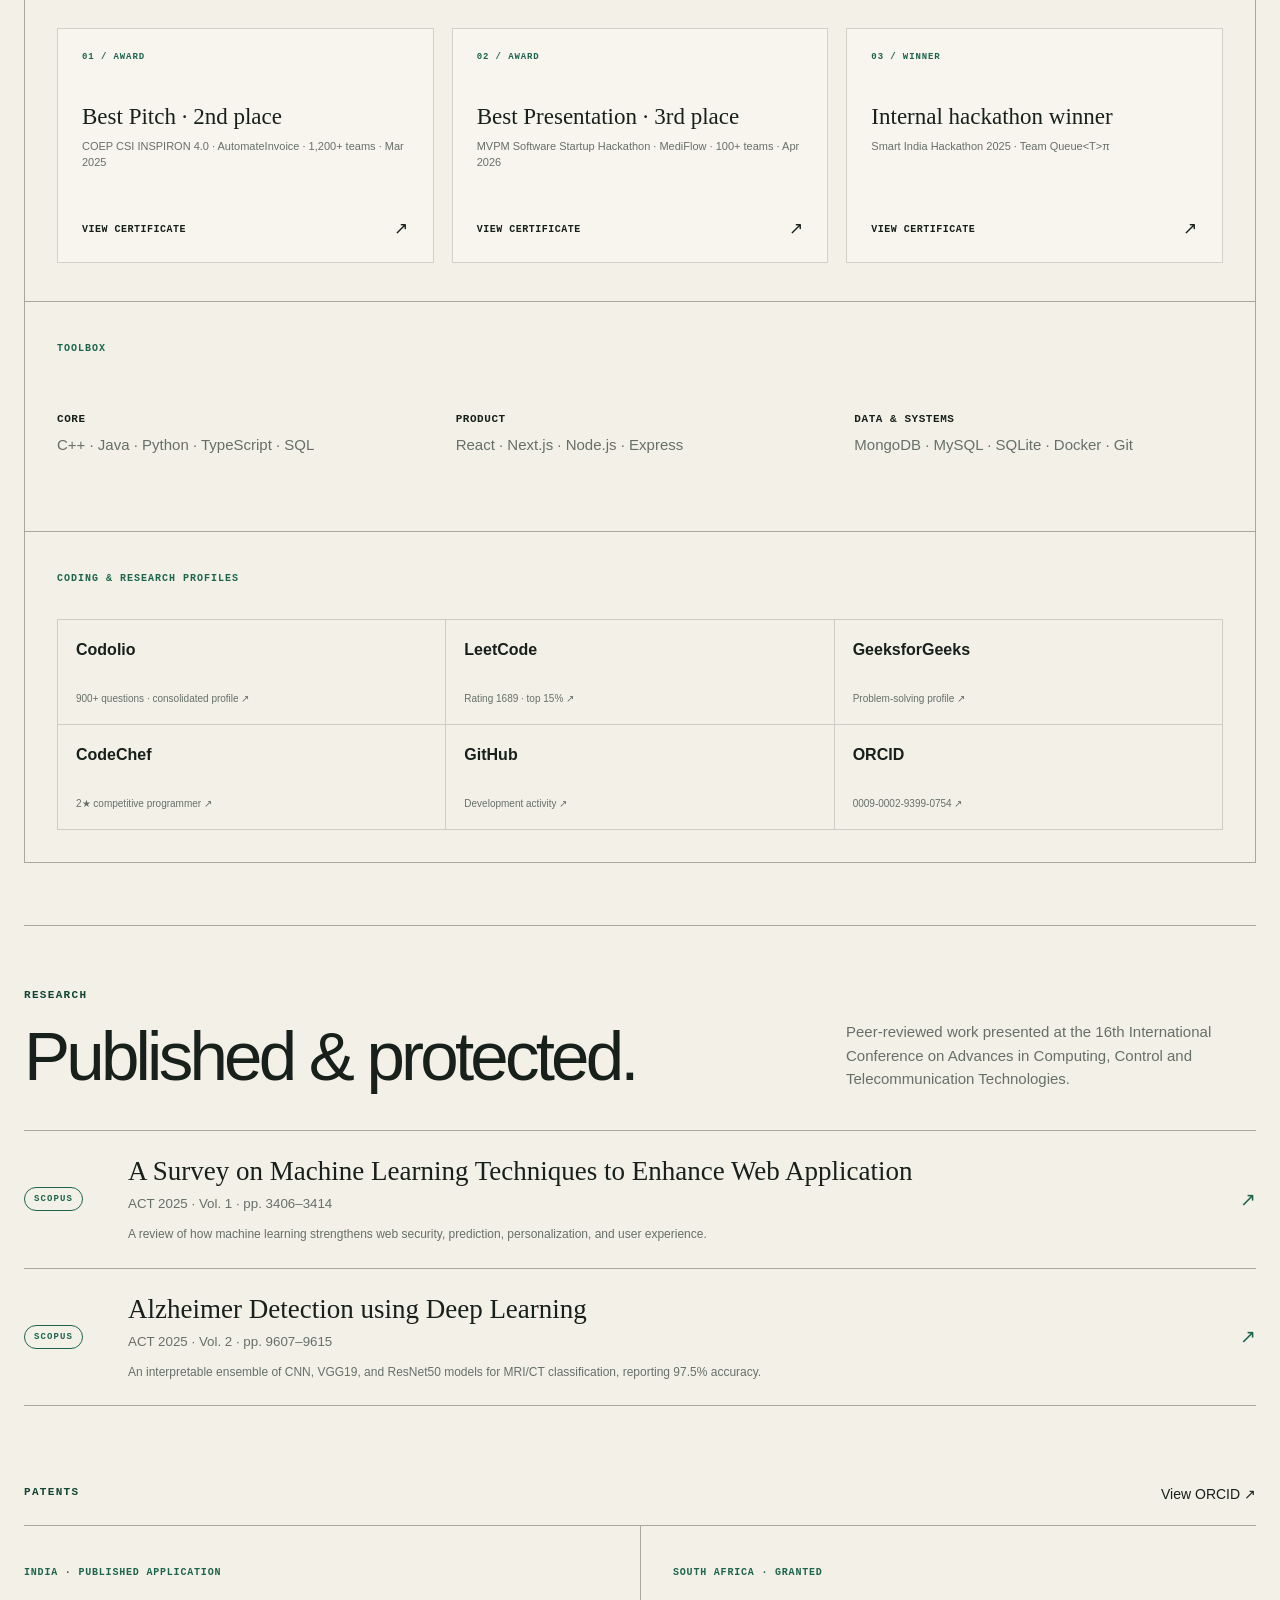
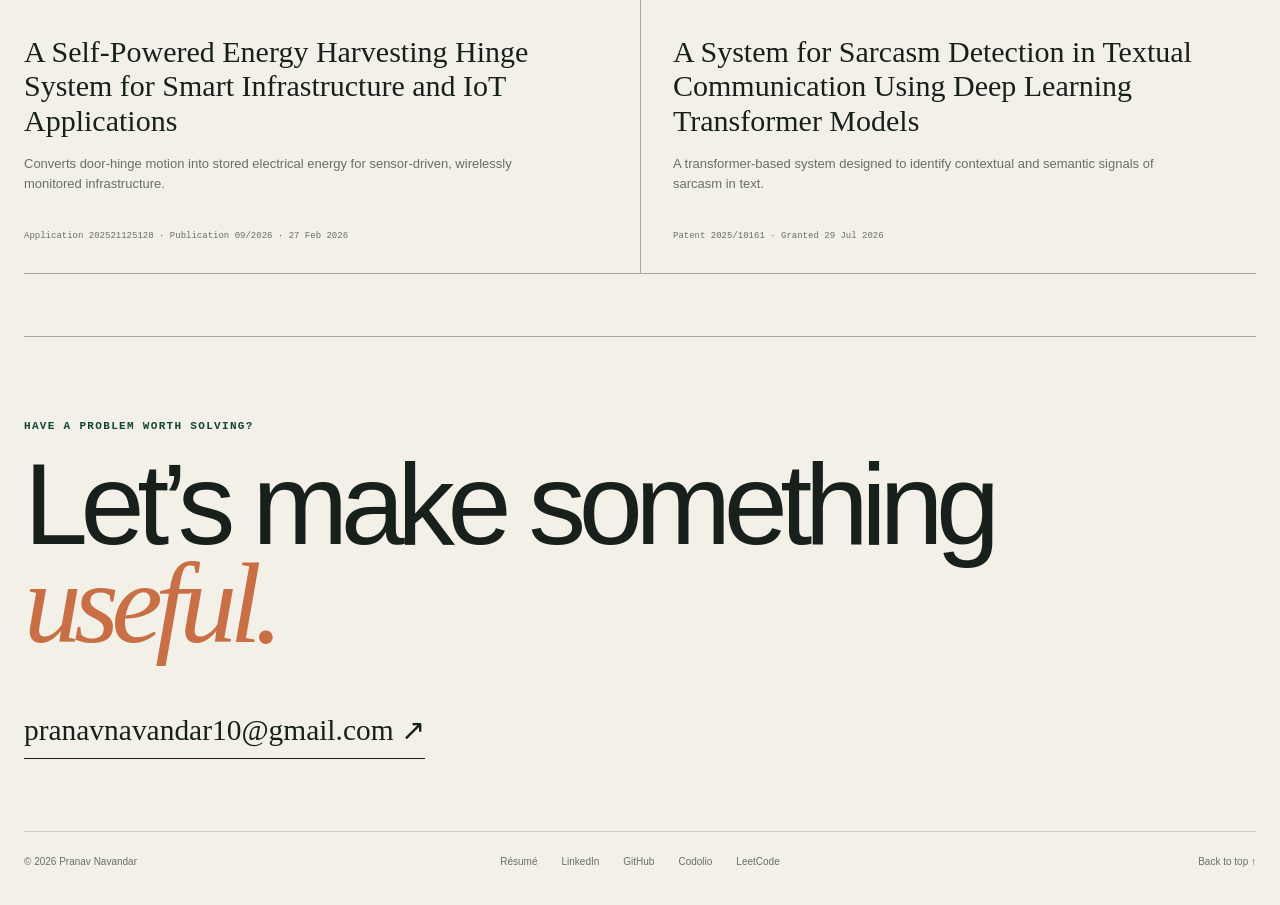
==== commit 04445c0e: "Animate MediFlow and invoice workflows" ====
--- a/index.html
+++ b/index.html
@@ -72,8 +72,8 @@
       }
     })();
   </script>
-  <link rel="stylesheet" href="style.css?v=portfolio-redesign-8">
-  <script src="script.js?v=portfolio-redesign-8" defer></script>
+  <link rel="stylesheet" href="style.css?v=portfolio-redesign-9">
+  <script src="script.js?v=portfolio-redesign-9" defer></script>
 </head>
 <body>
   <a class="skip-link" href="#main">Skip to content</a>
@@ -213,27 +213,45 @@
           </div>
           <a class="project-link" href="https://github.com/gitpranaav/Mediflow" target="_blank" rel="noreferrer" aria-label="View MediFlow on GitHub">View repository <span aria-hidden="true">↗</span></a>
           <div class="project-visual visual-medical" aria-hidden="true">
-            <div class="mediflow-demo" data-mediflow-demo>
-              <div class="mediflow-status">
-                <span><i class="live-dot"></i>Live consultation</span>
-                <span class="audio-bars"><i></i><i></i><i></i><i></i></span>
-              </div>
-              <div class="dialogue-feed">
-                <div class="dialogue-turn is-doctor" data-dialogue="doctor">
-                  <span class="speaker-avatar">DR</span>
-                  <p><b>Doctor</b><span data-dialogue-text></span></p>
-                </div>
-                <div class="dialogue-turn is-patient" data-dialogue="patient">
-                  <span class="speaker-avatar">PT</span>
-                  <p><b>Patient</b><span data-dialogue-text></span></p>
-                </div>
-              </div>
-              <div class="field-heading"><span>Structured EMR</span><small>Auto-updating</small></div>
-              <div class="clinical-fields">
-                <div data-field-card="complaint"><span>Complaint</span><strong data-field="complaint">—</strong></div>
-                <div data-field-card="duration"><span>Duration</span><strong data-field="duration">—</strong></div>
-                <div data-field-card="allergies"><span>Allergies</span><strong data-field="allergies">—</strong></div>
-                <div data-field-card="respiratory"><span>Respiratory</span><strong data-field="respiratory">—</strong></div>
+            <div class="mediflow-demo is-room" data-mediflow-demo>
+              <div class="clinic-scene" data-clinic-scene>
+                <div class="clinic-sign"><i class="live-dot"></i>Consultation in progress</div>
+                <div class="clinic-conversation">
+                  <div class="clinic-person clinic-doctor">
+                    <span class="clinic-bubble">What brings you in today?</span>
+                    <i class="person-head"></i><i class="person-body"></i><b>Doctor</b>
+                  </div>
+                  <div class="clinic-desk"><span class="clinic-laptop"><i>MF</i></span></div>
+                  <div class="clinic-person clinic-patient">
+                    <span class="clinic-bubble">A dry cough and fever.</span>
+                    <i class="person-head"></i><i class="person-body"></i><b>Patient</b>
+                  </div>
+                </div>
+                <span class="screen-focus">Listening · structuring in real time</span>
+              </div>
+
+              <div class="doctor-screen" data-doctor-screen>
+                <div class="mediflow-status">
+                  <span><i class="live-dot"></i>Live consultation</span>
+                  <span class="audio-bars"><i></i><i></i><i></i><i></i></span>
+                </div>
+                <div class="dialogue-feed">
+                  <div class="dialogue-turn is-doctor" data-dialogue="doctor">
+                    <span class="speaker-avatar">DR</span>
+                    <p><b>Doctor</b><span data-dialogue-text></span></p>
+                  </div>
+                  <div class="dialogue-turn is-patient" data-dialogue="patient">
+                    <span class="speaker-avatar">PT</span>
+                    <p><b>Patient</b><span data-dialogue-text></span></p>
+                  </div>
+                </div>
+                <div class="field-heading"><span>Structured EMR</span><small>Auto-updating</small></div>
+                <div class="clinical-fields">
+                  <div data-field-card="complaint"><span>Complaint</span><strong data-field="complaint">—</strong></div>
+                  <div data-field-card="duration"><span>Duration</span><strong data-field="duration">—</strong></div>
+                  <div data-field-card="allergies"><span>Allergies</span><strong data-field="allergies">—</strong></div>
+                  <div data-field-card="respiratory"><span>Respiratory</span><strong data-field="respiratory">—</strong></div>
+                </div>
               </div>
             </div>
           </div>
@@ -253,7 +271,35 @@
           </div>
           <a class="project-link" href="https://github.com/gitpranaav/automateinvoice" target="_blank" rel="noreferrer" aria-label="View AutomateInvoice on GitHub">View repository <span aria-hidden="true">↗</span></a>
           <div class="project-visual visual-invoice" aria-hidden="true">
-            <div class="invoice-sheet"><span>INVOICE</span><b>₹514,050</b><i></i><i></i><i></i><small>Processed · Ready to export</small></div>
+            <div class="invoice-demo" data-invoice-demo data-stage="email">
+              <div class="invoice-demo-head">
+                <span data-invoice-status>New invoice received</span>
+                <small>AutomateInvoice</small>
+              </div>
+              <div class="invoice-pipeline">
+                <span data-invoice-step="email"><i>01</i>Gmail</span>
+                <span data-invoice-step="extract"><i>02</i>Gemini</span>
+                <span data-invoice-step="store"><i>03</i>MongoDB</span>
+                <span data-invoice-step="export"><i>04</i>Export</span>
+              </div>
+              <div class="invoice-workspace">
+                <div class="invoice-email" data-invoice-panel="email">
+                  <span class="mail-avatar">AP</span>
+                  <p><b>Acme Parts</b><small>Invoice for March order</small></p>
+                  <em>invoice_1048.pdf <i>PDF</i></em>
+                </div>
+                <div class="invoice-extract" data-invoice-panel="extract">
+                  <div class="mini-invoice"><span>INVOICE</span><b>₹514,050</b><i></i><i></i><i></i><u></u></div>
+                  <div class="extract-fields"><span>Vendor <b>Acme Parts</b></span><span>Total <b>₹514,050</b></span><span>Terms <b>NET 30</b></span></div>
+                </div>
+                <div class="invoice-record" data-invoice-panel="record">
+                  <span class="record-check">✓</span>
+                  <p><small>INV-1048</small><b>Acme Parts</b><strong>₹514,050</strong></p>
+                  <div><span>Structured</span><span>Verified</span><span>Stored</span></div>
+                </div>
+              </div>
+              <div class="invoice-export" data-invoice-export><span>Invoice Headers</span><span>Invoice Lines</span><b>invoices_export.xlsx ↓</b></div>
+            </div>
           </div>
         </article>
       </div>
--- a/style.css
+++ b/style.css
@@ -357,7 +357,30 @@
 .search-demo li b { font-weight: 650; }
 .search-demo small { color: #9caaa2; font-size: 9px; text-align: right; }
 .visual-medical { background: var(--medical-bg); display: flex; align-items: center; justify-content: center; }
-.mediflow-demo { width: calc(100% - 34px); padding: 15px; background: var(--cream); border: 1px solid var(--line); box-shadow: 0 18px 55px rgba(28,101,76,.14); font-family: var(--sans); }
+.mediflow-demo { width: calc(100% - 30px); height: 235px; position: relative; font-family: var(--sans); perspective: 900px; }
+.clinic-scene,
+.doctor-screen { position: absolute; inset: 0; border: 1px solid var(--line); background: var(--cream); box-shadow: 0 18px 55px rgba(28,101,76,.14); }
+.clinic-scene { overflow: hidden; padding: 16px; opacity: 1; transform: scale(1); transform-origin: 51% 55%; transition: opacity .65s ease, transform 1s cubic-bezier(.2,.7,.2,1), filter .65s ease; }
+.clinic-scene::before { content: ""; position: absolute; inset: 0; background: linear-gradient(90deg, transparent 49.8%, color-mix(in srgb, var(--forest) 7%, transparent) 50%, transparent 50.2%); pointer-events: none; }
+.clinic-sign { position: relative; display: flex; align-items: center; gap: 7px; color: var(--forest); font: 600 7px/1 var(--mono); letter-spacing: .07em; text-transform: uppercase; }
+.clinic-conversation { height: 158px; position: relative; display: grid; grid-template-columns: 1fr 76px 1fr; align-items: end; }
+.clinic-person { height: 112px; position: relative; display: flex; flex-direction: column; align-items: center; justify-content: flex-end; }
+.clinic-person b { margin-top: 6px; color: var(--muted); font: 600 7px/1 var(--mono); text-transform: uppercase; }
+.person-head { width: 25px; height: 25px; z-index: 1; border-radius: 50%; background: #d6aa8a; box-shadow: inset -5px 5px 0 rgba(88,55,40,.18); }
+.person-body { width: 55px; height: 52px; margin-top: -1px; border-radius: 24px 24px 6px 6px; background: var(--forest); }
+.clinic-patient .person-body { background: var(--clay); }
+.clinic-bubble { width: max-content; max-width: 115px; position: absolute; top: -4px; padding: 7px 9px; border: 1px solid var(--line); border-radius: 8px 8px 8px 2px; background: var(--cream); color: var(--ink); font-size: 8px; line-height: 1.3; opacity: 0; transform: translateY(5px); }
+.clinic-doctor .clinic-bubble { left: 10px; animation: clinic-talk 5.2s ease-in-out infinite; }
+.clinic-patient .clinic-bubble { right: 10px; border-radius: 8px 8px 2px 8px; animation: clinic-talk 5.2s 1.7s ease-in-out infinite; }
+.clinic-desk { height: 34px; position: relative; border-top: 5px solid #b8956e; background: linear-gradient(90deg, transparent 9px, #b8956e 10px 14px, transparent 15px 60px, #b8956e 61px 65px, transparent 66px); }
+.clinic-laptop { width: 48px; height: 31px; position: absolute; left: 14px; bottom: 31px; display: grid; place-items: center; transform: skew(-5deg); border: 3px solid #33483e; border-radius: 3px; background: #dce9e1; box-shadow: 0 3px 0 #33483e; }
+.clinic-laptop i { color: var(--forest); font: 700 7px/1 var(--mono); }
+.screen-focus { display: block; text-align: center; color: var(--muted); font: 500 7px/1 var(--mono); letter-spacing: .04em; }
+.doctor-screen { padding: 15px; opacity: 0; transform: translate(-12%, 13%) scale(.24) rotateY(-8deg); transform-origin: 48% 54%; pointer-events: none; transition: opacity .5s ease, transform 1s cubic-bezier(.18,.75,.22,1); }
+.mediflow-demo.is-zoom .clinic-scene { opacity: .2; transform: scale(1.7); filter: blur(2px); }
+.mediflow-demo.is-zoom .doctor-screen,
+.mediflow-demo.is-screen .doctor-screen { opacity: 1; transform: translate(0, 0) scale(1) rotateY(0); }
+.mediflow-demo.is-screen .clinic-scene { opacity: 0; transform: scale(1.8); filter: blur(3px); }
 .mediflow-status { padding-bottom: 10px; display: flex; align-items: center; justify-content: space-between; border-bottom: 1px solid var(--line); color: var(--forest); font: 600 8px/1 var(--mono); letter-spacing: .07em; text-transform: uppercase; }
 .mediflow-status > span { display: inline-flex; align-items: center; gap: 7px; }
 .live-dot { width: 7px; height: 7px; flex: 0 0 auto; border-radius: 50%; background: var(--forest); animation: live-status 1.8s ease-out infinite; }
@@ -385,12 +408,57 @@
 @keyframes audio-level { to { transform: scaleY(.45); opacity: .5; } }
 @keyframes live-status { 0% { box-shadow: 0 0 0 0 color-mix(in srgb, var(--forest) 45%, transparent); } 70%, 100% { box-shadow: 0 0 0 6px transparent; } }
 @keyframes field-update { 0% { box-shadow: 0 0 0 0 color-mix(in srgb, var(--forest) 35%, transparent); } 100% { box-shadow: 0 0 0 7px transparent; } }
-.visual-invoice { display: grid; place-items: center; background: #eadfcf; }
-.invoice-sheet { width: 72%; min-height: 210px; padding: 24px; transform: rotate(-2deg); background: var(--cream); box-shadow: 10px 14px 0 rgba(200,111,69,.17); }
-.invoice-sheet span { font: 600 9px/1 var(--mono); letter-spacing: .13em; }
-.invoice-sheet b { display: block; margin: 18px 0; font-size: 25px; letter-spacing: -.04em; }
-.invoice-sheet i { display: block; width: 100%; height: 1px; margin: 14px 0; background: var(--line); }
-.invoice-sheet small { display: block; margin-top: 25px; color: var(--forest); font: 600 8px/1 var(--mono); }
+@keyframes clinic-talk { 0%, 42%, 100% { opacity: 0; transform: translateY(5px); } 8%, 34% { opacity: 1; transform: translateY(0); } }
+.visual-invoice { display: grid; place-items: center; padding: 15px; background: #eadfcf; }
+.invoice-demo { width: 100%; height: 235px; padding: 14px; position: relative; overflow: hidden; border: 1px solid rgba(94,69,48,.19); background: var(--cream); box-shadow: 10px 14px 0 rgba(200,111,69,.14); font-family: var(--sans); }
+.invoice-demo-head { display: flex; justify-content: space-between; align-items: center; }
+.invoice-demo-head span { color: var(--ink); font: 650 8px/1 var(--mono); letter-spacing: .04em; text-transform: uppercase; }
+.invoice-demo-head small { color: var(--clay); font: 600 7px/1 var(--mono); }
+.invoice-pipeline { margin-top: 12px; display: grid; grid-template-columns: repeat(4, 1fr); gap: 3px; }
+.invoice-pipeline span { padding-top: 6px; position: relative; border-top: 2px solid var(--line); color: var(--muted); font: 600 6px/1 var(--mono); text-transform: uppercase; transition: color .35s, border-color .35s; }
+.invoice-pipeline span i { margin-right: 3px; font-style: normal; opacity: .55; }
+.invoice-pipeline span.is-active { color: var(--clay); border-color: var(--clay); }
+.invoice-pipeline span.is-done { color: var(--forest); border-color: var(--forest); }
+.invoice-workspace { height: 125px; margin-top: 12px; position: relative; }
+.invoice-email,
+.invoice-extract,
+.invoice-record { position: absolute; inset: 0; opacity: 0; transform: translateY(9px) scale(.98); transition: opacity .4s ease, transform .45s ease; }
+.invoice-email { padding: 13px; display: grid; grid-template-columns: 29px 1fr; gap: 9px; border: 1px solid var(--line); background: var(--surface-soft); }
+.mail-avatar { width: 29px; height: 29px; display: grid; place-items: center; border-radius: 50%; background: var(--clay); color: #fff; font: 700 7px/1 var(--mono); }
+.invoice-email p { margin: 2px 0 0; }
+.invoice-email p b,
+.invoice-email p small { display: block; }
+.invoice-email p b { font-size: 9px; }
+.invoice-email p small { margin-top: 3px; color: var(--muted); font-size: 7px; }
+.invoice-email em { grid-column: 1 / -1; padding: 9px; display: flex; justify-content: space-between; border: 1px solid var(--line); background: var(--cream); font: 500 8px/1 var(--mono); font-style: normal; }
+.invoice-email em i { color: var(--clay); font: 700 7px/1 var(--mono); }
+.invoice-extract { display: grid; grid-template-columns: 44% 1fr; gap: 12px; align-items: center; }
+.mini-invoice { height: 121px; padding: 12px; position: relative; overflow: hidden; background: #fffdf8; border: 1px solid var(--line); box-shadow: 5px 6px 0 rgba(200,111,69,.1); }
+.mini-invoice span { font: 700 6px/1 var(--mono); letter-spacing: .11em; }
+.mini-invoice b { display: block; margin: 13px 0; font-size: 15px; }
+.mini-invoice > i { display: block; height: 1px; margin: 10px 0; background: var(--line); }
+.mini-invoice u { width: 100%; height: 2px; position: absolute; left: 0; top: 0; background: var(--clay); box-shadow: 0 0 8px var(--clay); animation: invoice-scan 1.5s ease-in-out infinite; }
+.extract-fields { display: grid; gap: 5px; }
+.extract-fields span { padding: 7px; border: 1px solid var(--line); color: var(--muted); font: 600 6px/1 var(--mono); text-transform: uppercase; }
+.extract-fields b { display: block; margin-top: 3px; color: var(--ink); font-size: 8px; text-transform: none; }
+.invoice-record { padding: 14px; display: grid; grid-template-columns: 32px 1fr; align-items: center; border: 1px solid color-mix(in srgb, var(--forest) 35%, var(--line)); background: color-mix(in srgb, var(--forest) 7%, var(--cream)); }
+.record-check { width: 26px; height: 26px; display: grid; place-items: center; border-radius: 50%; background: var(--forest); color: var(--on-accent); font-size: 12px; }
+.invoice-record p { margin: 0; display: grid; grid-template-columns: 1fr auto; }
+.invoice-record p small { grid-column: 1 / -1; color: var(--muted); font: 600 6px/1 var(--mono); }
+.invoice-record p b { margin-top: 5px; font-size: 10px; }
+.invoice-record p strong { margin-top: 5px; font-size: 11px; }
+.invoice-record div { grid-column: 1 / -1; margin-top: 12px; display: flex; gap: 5px; }
+.invoice-record div span { padding: 5px 7px; border: 1px solid color-mix(in srgb, var(--forest) 30%, var(--line)); color: var(--forest); font: 600 6px/1 var(--mono); text-transform: uppercase; }
+.invoice-export { width: calc(100% - 28px); padding: 9px 10px; position: absolute; left: 14px; bottom: 13px; display: flex; gap: 7px; align-items: center; border: 1px solid var(--line); background: var(--ink); color: var(--on-accent); opacity: 0; transform: translateY(12px); transition: opacity .4s, transform .4s; font: 500 6px/1 var(--mono); }
+.invoice-export span { color: color-mix(in srgb, var(--on-accent) 60%, transparent); }
+.invoice-export b { margin-left: auto; color: #efb68f; font-size: 7px; }
+.invoice-demo[data-stage="email"] [data-invoice-panel="email"],
+.invoice-demo[data-stage="extract"] [data-invoice-panel="extract"],
+.invoice-demo[data-stage="store"] [data-invoice-panel="record"],
+.invoice-demo[data-stage="export"] [data-invoice-panel="record"] { opacity: 1; transform: translateY(0) scale(1); }
+.invoice-demo[data-stage="export"] [data-invoice-panel="record"] { transform: translateY(-8px) scale(.96); opacity: .38; }
+.invoice-demo[data-stage="export"] .invoice-export { opacity: 1; transform: translateY(0); }
+@keyframes invoice-scan { 0%, 100% { top: 8px; opacity: .5; } 50% { top: 108px; opacity: 1; } }
 
 .profile-grid { display: grid; grid-template-columns: repeat(2, 1fr); border-top: 1px solid var(--line-strong); border-left: 1px solid var(--line-strong); }
 .profile-card { min-height: 260px; padding: 32px; border-right: 1px solid var(--line-strong); border-bottom: 1px solid var(--line-strong); }
